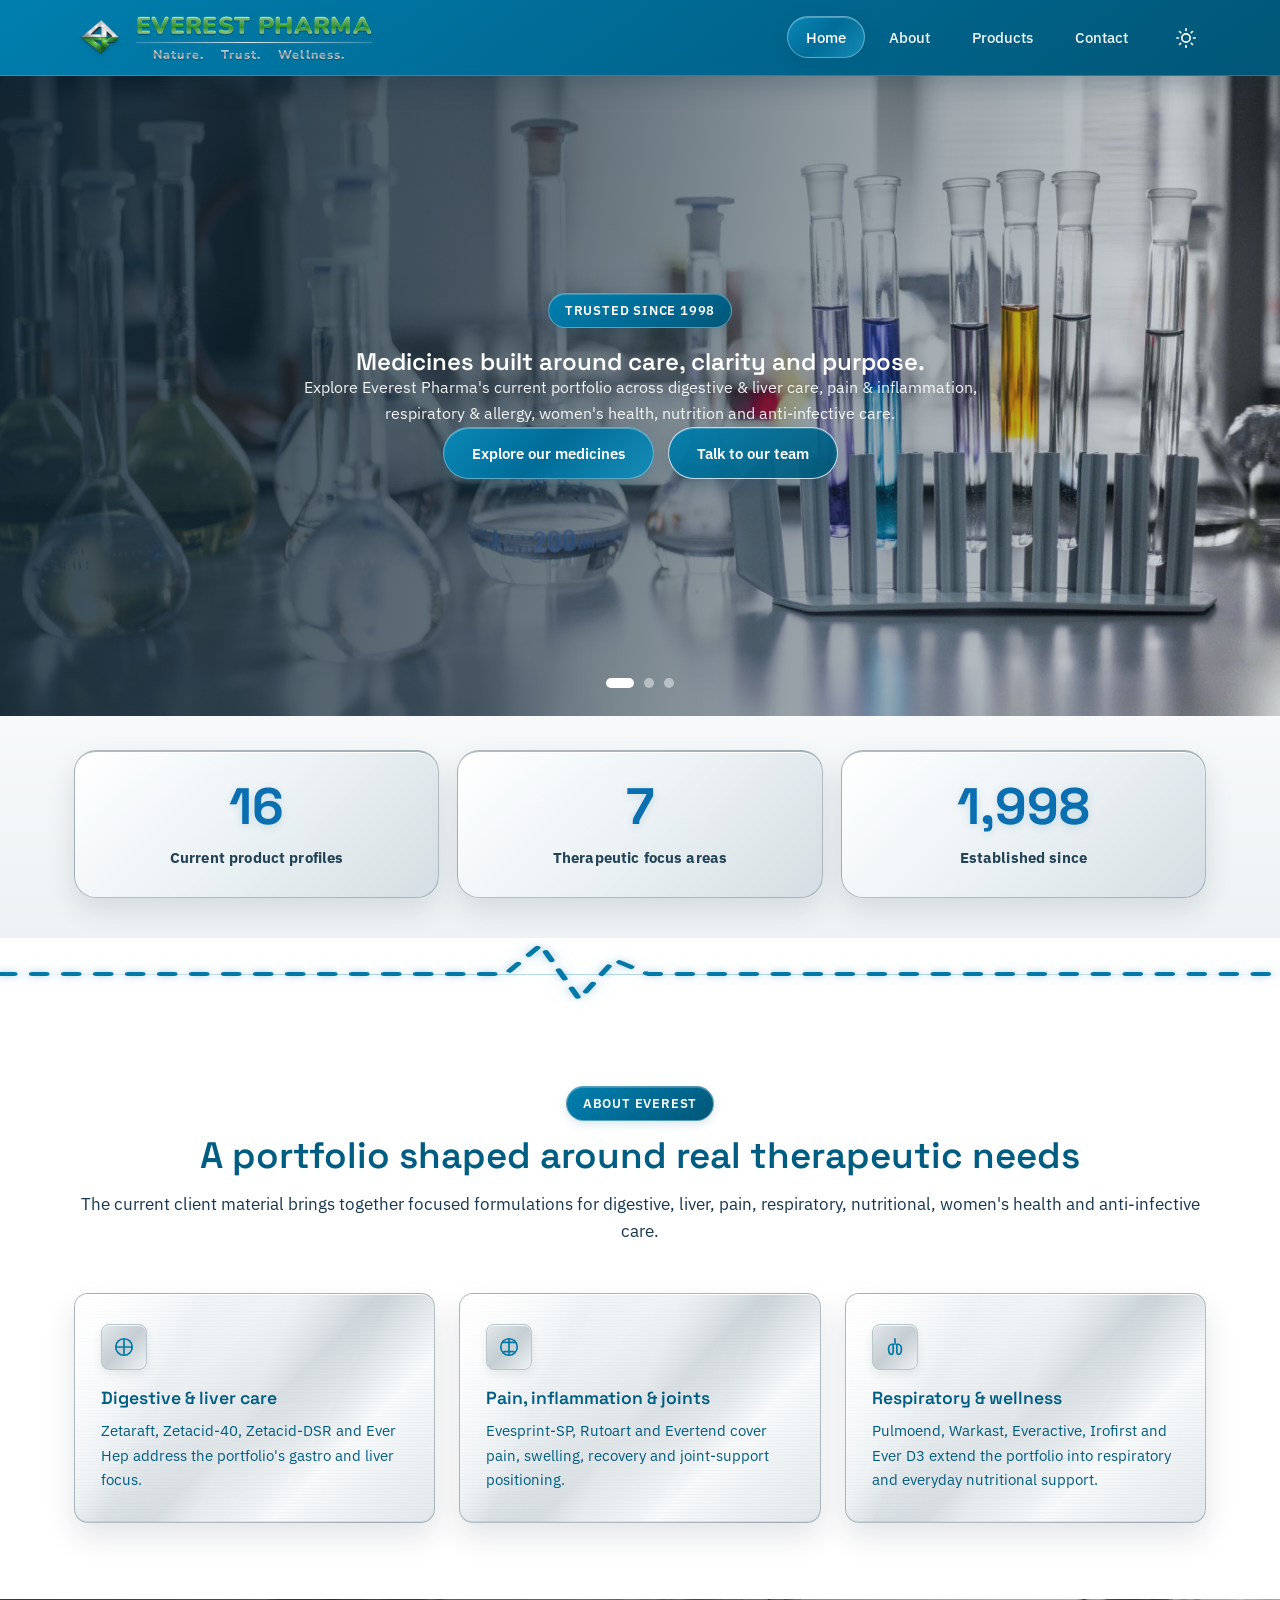
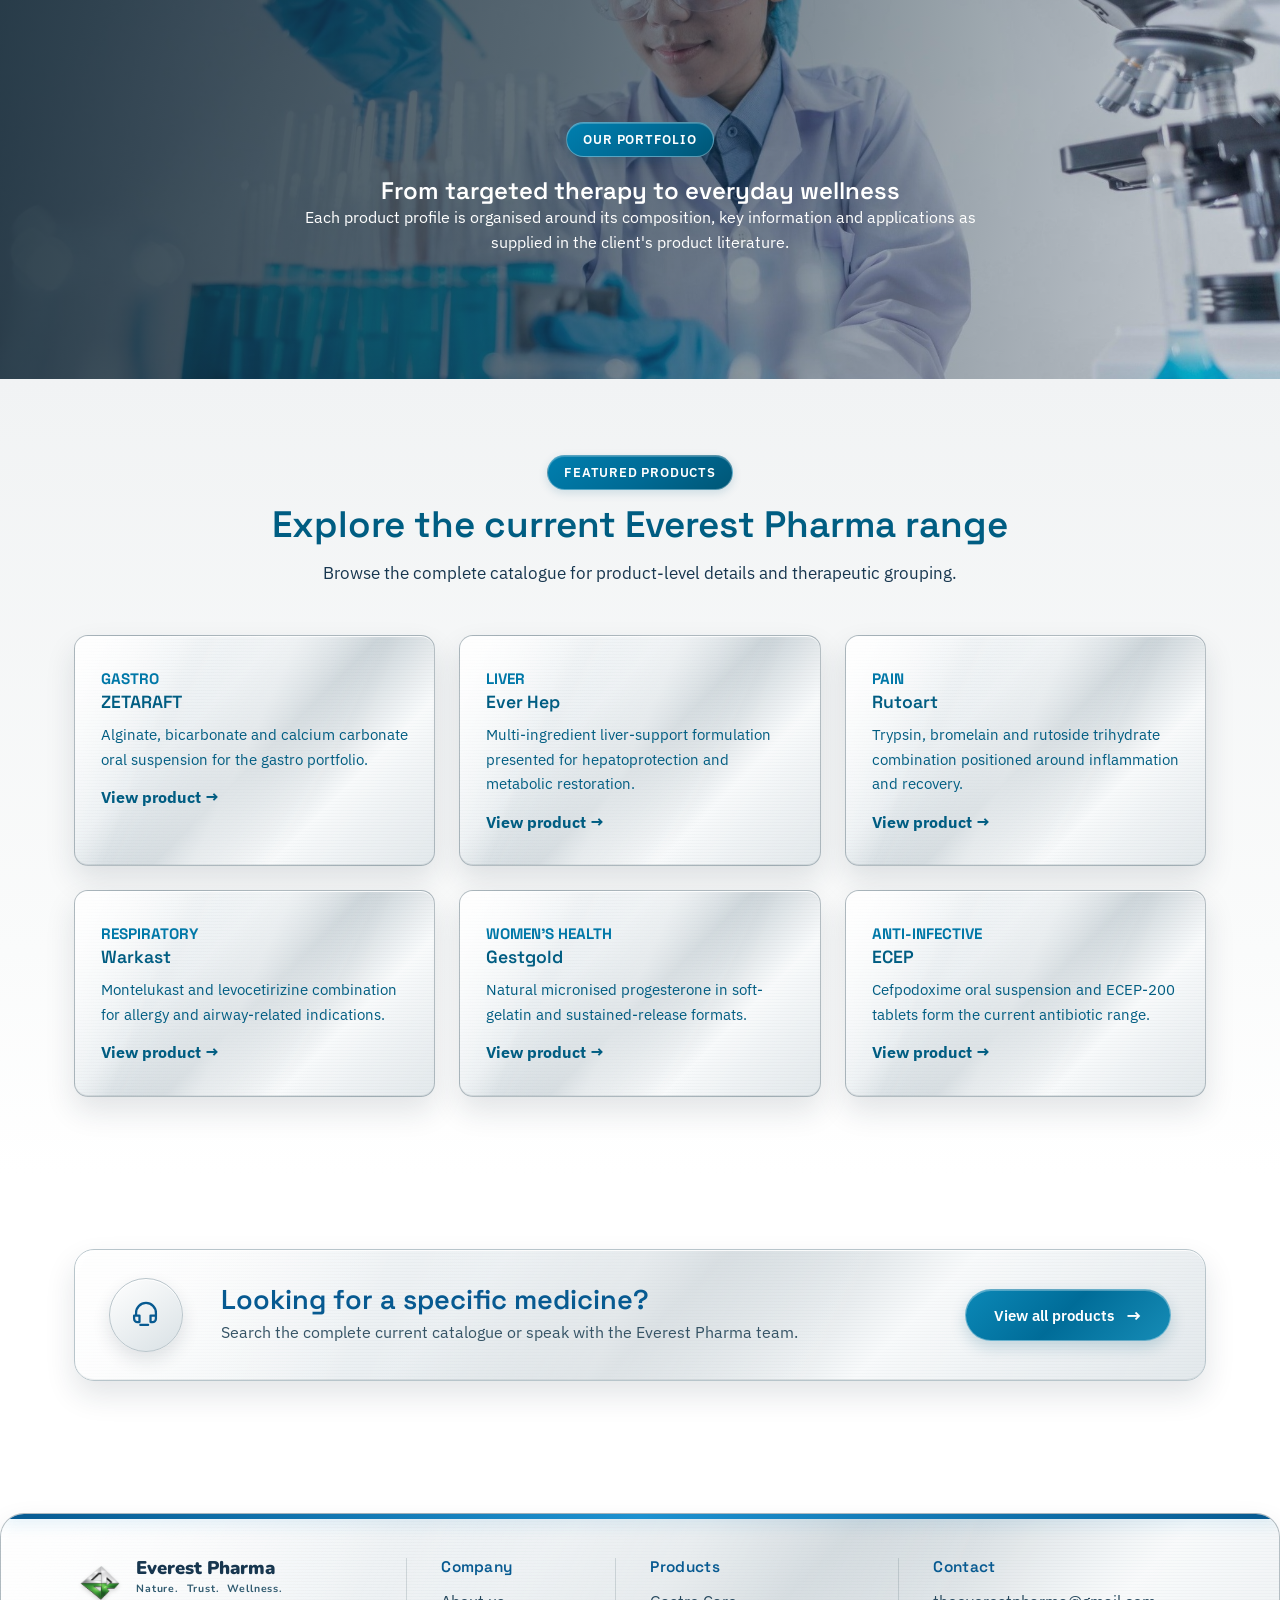
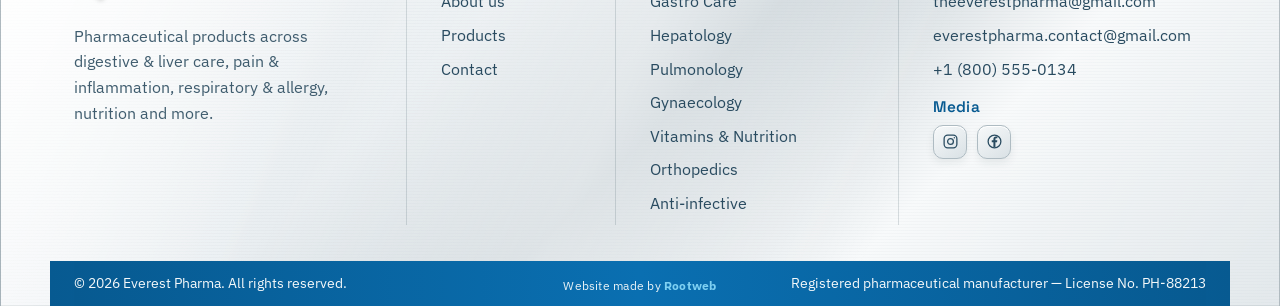
==== index.html @ 4df0824f "Update index.html" ====
<!DOCTYPE html>
<html lang="en">
<head>
<meta charset="UTF-8">
<meta name="viewport" content="width=device-width, initial-scale=1.0">
<title>Everest Pharma | Pharmaceutical Products & Healthcare Solutions</title>
<meta name="description" content="Explore Everest Pharma medicines and healthcare products across gastroenterology, hepatology, pulmonology, orthopedics, gynaecology, antibiotics and vitamins & wellness.">
<meta name="robots" content="index, follow, max-image-preview:large, max-snippet:-1, max-video-preview:-1">
<meta name="googlebot" content="index, follow">
<meta name="theme-color" content="#0b5fa5">
<meta name="application-name" content="Everest Pharma">
<meta name="referrer" content="strict-origin-when-cross-origin">
<link rel="canonical" href="https://everestpharma.net/">
<link rel="icon" type="image/x-icon" href="favicon.ico">
<link rel="icon" type="image/png" sizes="32x32" href="favicon-32x32.png">
<link rel="icon" type="image/png" sizes="16x16" href="favicon-16x16.png">
<link rel="apple-touch-icon" sizes="180x180" href="apple-touch-icon.png">
<link rel="manifest" href="site.webmanifest">
<meta property="og:locale" content="en_IN">
<meta property="og:site_name" content="Everest Pharma">
<meta property="og:title" content="Everest Pharma | Pharmaceutical Products & Healthcare Solutions">
<meta property="og:description" content="Discover Everest Pharma medicines and healthcare products across key therapeutic categories.">
<meta property="og:type" content="website">
<meta property="og:url" content="https://theeverestpharma.com/">
<meta property="og:image" content="https://www.theeverestpharma.com/images/image%205.jpg">
<meta property="og:image:alt" content="Everest Pharma logo">
<meta name="twitter:card" content="summary">
<meta name="twitter:title" content="Everest Pharma | Pharmaceutical Products & Healthcare Solutions">
<meta name="twitter:description" content="Discover Everest Pharma medicines and healthcare products across key therapeutic categories.">
<meta name="twitter:image" content="https://www.theeverestpharma.com/images/image%205.jpg">
<meta name="twitter:image:alt" content="Everest Pharma logo">

<link rel="preconnect" href="https://fonts.googleapis.com">
<link href="https://fonts.googleapis.com/css2?family=Nunito:wght@600;700;800&family=Sora:wght@600;700;800&family=Space+Grotesk:wght@500;600;700&family=IBM+Plex+Sans:wght@400;500;600&display=swap" rel="stylesheet">
<style id="critical-navbar">
.site-header{height:76px;position:sticky;top:0;z-index:1000}.nav{height:76px;min-height:76px;box-sizing:border-box;position:relative}.brand{white-space:nowrap}@media(max-width:680px){.site-header{height:72px}.nav{height:72px;min-height:72px;padding:8px 14px!important}.nav-center{position:absolute!important;top:100%!important;left:0!important;right:0!important;opacity:0;visibility:hidden;pointer-events:none;max-height:none!important;height:auto!important;padding:0!important;overflow:hidden}.nav-center.is-open{opacity:1;visibility:visible;pointer-events:auto;padding:10px 14px 14px!important}}</style>
<link rel="stylesheet" href="style.css">
<script type="application/ld+json">
{
  "@context": "https://schema.org",
  "@type": "Organization",
  "@id": "https://theeverestpharma.com/#organization",
  "name": "Everest Pharma",
  "url": "https://theeverestpharma.com/",
  "logo": "https://theeverestpharma.com/images/image 5.jpg",
  "email": "theeverestpharma@gmail.com",
  "sameAs": [
    "https://www.instagram.com/theeverestpharma/",
    "https://www.facebook.com/profile.php?id=61593332973833"
  ]
}
</script>
<script type="application/ld+json">
{
  "@context": "https://schema.org",
  "@type": "WebSite",
  "@id": "https://theeverestpharma.com/#website",
  "url": "https://theeverestpharma.com/",
  "name": "Everest Pharma",
  "publisher": {
    "@id": "https://theeverestpharma.com/#organization"
  },
  "inLanguage": "en-IN"
}
</script>
<script type="application/ld+json">
{
  "@context": "https://schema.org",
  "@type": "WebPage",
  "name": "Everest Pharma | Pharmaceutical Products & Healthcare Solutions",
  "url": "https://theeverestpharma.com/",
  "description": "Explore Everest Pharma medicines and healthcare products across gastroenterology, hepatology, pulmonology, orthopedics, gynaecology, antibiotics and vitamins & wellness.",
  "isPartOf": {
    "@id": "https://theeverestpharma.com/#website"
  },
  "about": {
    "@id": "https://theeverestpharma.com/#organization"
  }
}
</script>
</head>
<body>

<header class="site-header">
  <nav class="nav container">
    <a href="index.html" class="brand">
      <img src="logo.png" alt="Everest Pharma logo" class="brand-mark">
      <span class="brand-copy"><span class="brand-name">Everest Pharma</span><span class="brand-tagline">&nbsp;&nbsp;Nature.&nbsp;&nbsp;Trust.&nbsp;&nbsp;Wellness.</span></span>
    </a>
    <div class="nav-center">
      <ul class="nav-links" id="navLinks">
        <li><a href="index.html" class="active">Home</a></li>
        <li><a href="#about">About</a></li>
        <li><a href="products.html">Products</a></li>
        <li><a href="contact.html">Contact</a></li>
      </ul>
      <button class="theme-toggle" id="themeToggle" aria-label="Toggle dark mode" title="Switch theme">
        <svg class="theme-icon-sun" width="20" height="20" viewBox="0 0 24 24" fill="none"><circle cx="12" cy="12" r="5" stroke="currentColor" stroke-width="2"/><line x1="12" y1="1" x2="12" y2="3" stroke="currentColor" stroke-width="2" stroke-linecap="round"/><line x1="12" y1="21" x2="12" y2="23" stroke="currentColor" stroke-width="2" stroke-linecap="round"/><line x1="4.22" y1="4.22" x2="5.64" y2="5.64" stroke="currentColor" stroke-width="2" stroke-linecap="round"/><line x1="18.36" y1="18.36" x2="19.78" y2="19.78" stroke="currentColor" stroke-width="2" stroke-linecap="round"/><line x1="1" y1="12" x2="3" y2="12" stroke="currentColor" stroke-width="2" stroke-linecap="round"/><line x1="21" y1="12" x2="23" y2="12" stroke="currentColor" stroke-width="2" stroke-linecap="round"/><line x1="4.22" y1="19.78" x2="5.64" y2="18.36" stroke="currentColor" stroke-width="2" stroke-linecap="round"/><line x1="18.36" y1="5.64" x2="19.78" y2="4.22" stroke="currentColor" stroke-width="2" stroke-linecap="round"/></svg>
        <svg class="theme-icon-moon" width="20" height="20" viewBox="0 0 24 24" fill="none" style="display:none;"><path d="M21 12.79A9 9 0 1 1 11.21 3 7 7 0 0 0 21 12.79z" stroke="currentColor" stroke-width="2" stroke-linecap="round" stroke-linejoin="round"/></svg>
      </button>
    </div>
    <button class="nav-toggle" id="navToggle" aria-label="Toggle navigation" aria-expanded="false"><span></span></button>
  </nav>
</header>

<main>
  <section class="hero-slider" id="heroSlider">
    <div class="hero-slide active" style="background-image:url('images/image 1.jpg')"></div>
    <div class="hero-slide" style="background-image:url('images/image 2.jpg')"></div>
    <div class="hero-slide" style="background-image:url('images/image 3.jpg')"></div>
    <div class="hero-overlay"></div>
    <div class="container hero-slider-content">
      <span class="eyebrow">Trusted since 1998</span>
      <h1>Medicines built around care, clarity and purpose.</h1>
      <p class="lede">Explore Everest Pharma's current portfolio across digestive &amp; liver care, pain &amp; inflammation, respiratory &amp; allergy, women's health, nutrition and anti-infective care.</p>
      <div class="hero-actions">
        <a href="products.html" class="btn btn-primary btn-pulse">Explore our medicines</a>
        <a href="contact.html" class="btn btn-outline">Talk to our team</a>
      </div>
    </div>
    <div class="hero-slider-dots" role="tablist" aria-label="Featured images">
      <button class="hero-dot active" data-slide="0" aria-label="Show slide 1"></button>
      <button class="hero-dot" data-slide="1" aria-label="Show slide 2"></button>
      <button class="hero-dot" data-slide="2" aria-label="Show slide 3"></button>
    </div>
  </section>

  <section class="stats-bar">
    <div class="container hero-stats">
      <div class="stat-card">
        <span class="stat-icon" aria-hidden="true"><svg viewBox="0 0 24 24" fill="none"><path d="M7 7.5 12 4l5 3.5v6L12 17l-5-3.5v-6Z" stroke="currentColor" stroke-width="1.7"/><path d="m7 7.5 5 3.2 5-3.2M12 10.7V17" stroke="currentColor" stroke-width="1.7" stroke-linejoin="round"/></svg></span>
        <span class="stat-number" data-target="16">0</span><span class="stat-label">Current product profiles</span>
      </div>
      <div class="stat-card">
        <span class="stat-icon" aria-hidden="true"><svg viewBox="0 0 24 24" fill="none"><path d="M9 3h6M10 3v5l-4.5 8.2A2.5 2.5 0 0 0 7.7 20h8.6a2.5 2.5 0 0 0 2.2-3.8L14 8V3" stroke="currentColor" stroke-width="1.7" stroke-linecap="round" stroke-linejoin="round"/><path d="M8.1 14h7.8" stroke="currentColor" stroke-width="1.7"/></svg></span>
        <span class="stat-number" data-target="7">0</span><span class="stat-label">Therapeutic focus areas</span>
      </div>
      <div class="stat-card">
        <span class="stat-icon" aria-hidden="true"><svg viewBox="0 0 24 24" fill="none"><circle cx="12" cy="12" r="8.5" stroke="currentColor" stroke-width="1.7"/><path d="M12 7v5l3.2 2" stroke="currentColor" stroke-width="1.7" stroke-linecap="round"/></svg></span>
        <span class="stat-number" data-target="1998">0</span><span class="stat-label">Established since</span>
      </div>
    </div>
  </section>

  <div class="pulse-divider" aria-hidden="true"><svg viewBox="0 0 800 72" preserveAspectRatio="none"><path class="pulse-line-path" d="M0 36 H285 L316 36 L338 7 L362 61 L384 22 L405 36 H800"/></svg></div>

  <section class="section" id="about">
    <div class="container">
      <div class="section-head reveal">
        <span class="eyebrow">About Everest</span>
        <h2>A portfolio shaped around real therapeutic needs</h2>
        <p>The current client material brings together focused formulations for digestive, liver, pain, respiratory, nutritional, women's health and anti-infective care.</p>
      </div>

      <div class="card-grid">
        <div class="pillar-card reveal">
          <div class="pillar-icon"><svg width="22" height="22" viewBox="0 0 24 24" fill="none"><path d="M4 12h16M12 4v16" stroke="currentColor" stroke-width="1.8" stroke-linecap="round"/><circle cx="12" cy="12" r="9" stroke="currentColor" stroke-width="1.8"/></svg></div>
          <h3>Digestive &amp; liver care</h3>
          <p>Zetaraft, Zetacid-40, Zetacid-DSR and Ever Hep address the portfolio's gastro and liver focus.</p>
        </div>
        <div class="pillar-card reveal" style="--d:.1s">
          <div class="pillar-icon"><svg width="22" height="22" viewBox="0 0 24 24" fill="none"><path d="M12 3v18M5 7h14M6.5 17h11" stroke="currentColor" stroke-width="1.8" stroke-linecap="round"/><circle cx="12" cy="12" r="9" stroke="currentColor" stroke-width="1.8"/></svg></div>
          <h3>Pain, inflammation &amp; joints</h3>
          <p>Evesprint-SP, Rutoart and Evertend cover pain, swelling, recovery and joint-support positioning.</p>
        </div>
        <div class="pillar-card reveal" style="--d:.2s">
          <div class="pillar-icon"><svg width="22" height="22" viewBox="0 0 24 24" fill="none"><path d="M12 3v6M9 9c-2.2 0-4 2.2-4 5.2 0 2.8 1 5.8 3 5.8 1.5 0 2-1 2-2.8V9zM15 9c2.2 0 4 2.2 4 5.2 0 2.8-1 5.8-3 5.8-1.5 0-2-1-2-2.8V9z" stroke="currentColor" stroke-width="1.8" stroke-linecap="round" stroke-linejoin="round"/></svg></div>
          <h3>Respiratory &amp; wellness</h3>
          <p>Pulmoend, Warkast, Everactive, Irofirst and Ever D3 extend the portfolio into respiratory and everyday nutritional support.</p>
        </div>
      </div>
    </div>
  </section>

  <section class="image-banner" style="background-image:url('images/image 4.jpg')">
    <div class="container image-banner-content reveal">
      <span class="eyebrow">Our portfolio</span>
      <h2>From targeted therapy to everyday wellness</h2>
      <p>Each product profile is organised around its composition, key information and applications as supplied in the client's product literature.</p>
    </div>
  </section>

  <section class="section section-soft">
    <div class="container">
      <div class="section-head reveal">
        <span class="eyebrow">Featured products</span>
        <h2>Explore the current Everest Pharma range</h2>
        <p>Browse the complete catalogue for product-level details and therapeutic grouping.</p>
      </div>
      <div class="card-grid">
        <div class="pillar-card reveal"><span class="timeline-year">GASTRO</span><h3>ZETARAFT</h3><p>Alginate, bicarbonate and calcium carbonate oral suspension for the gastro portfolio.</p><a class="text-link" href="products.html">View product →</a></div>
        <div class="pillar-card reveal" style="--d:.1s"><span class="timeline-year">LIVER</span><h3>Ever Hep</h3><p>Multi-ingredient liver-support formulation presented for hepatoprotection and metabolic restoration.</p><a class="text-link" href="products.html">View product →</a></div>
        <div class="pillar-card reveal" style="--d:.2s"><span class="timeline-year">PAIN</span><h3>Rutoart</h3><p>Trypsin, bromelain and rutoside trihydrate combination positioned around inflammation and recovery.</p><a class="text-link" href="products.html">View product →</a></div>
        <div class="pillar-card reveal"><span class="timeline-year">RESPIRATORY</span><h3>Warkast</h3><p>Montelukast and levocetirizine combination for allergy and airway-related indications.</p><a class="text-link" href="products.html">View product →</a></div>
        <div class="pillar-card reveal" style="--d:.1s"><span class="timeline-year">WOMEN'S HEALTH</span><h3>Gestgold</h3><p>Natural micronised progesterone in soft-gelatin and sustained-release formats.</p><a class="text-link" href="products.html">View product →</a></div>
        <div class="pillar-card reveal" style="--d:.2s"><span class="timeline-year">ANTI-INFECTIVE</span><h3>ECEP</h3><p>Cefpodoxime oral suspension and ECEP-200 tablets form the current antibiotic range.</p><a class="text-link" href="products.html">View product →</a></div>
      </div>
    </div>
  </section>

  <section class="section">
    <div class="container">
      <div class="cta-band reveal">
        <div class="cta-icon" aria-hidden="true"><svg viewBox="0 0 24 24" fill="none"><path d="M5 10.5a7 7 0 0 1 14 0v4.1a2.4 2.4 0 0 1-2.4 2.4h-1.4v-4.6h3.8M5 10.5v2h-1.4v2.1A2.4 2.4 0 0 0 6 17h1.4v-4.6H5" stroke="currentColor" stroke-width="1.6" stroke-linecap="round" stroke-linejoin="round"/><path d="M8 19h5.5" stroke="currentColor" stroke-width="1.6" stroke-linecap="round"/></svg></div>
        <div class="cta-copy"><h2>Looking for a specific medicine?</h2><p>Search the complete current catalogue or speak with the Everest Pharma team.</p></div>
        <a href="products.html" class="btn btn-primary">View all products <span aria-hidden="true">→</span></a>
      </div>
    </div>
  </section>
</main>

<footer class="site-footer">
  <div class="container">
    <div class="footer-grid">
      <div class="footer-column footer-about">
        <div class="footer-brand"><img src="logo.png" alt="Everest Pharma logo" class="brand-mark"><span class="footer-brand-copy"><span class="footer-brand-name">Everest Pharma</span><span class="footer-brand-tagline">Nature.&nbsp;&nbsp;Trust.&nbsp;&nbsp;Wellness.</span></span></div>
        <p>Pharmaceutical products across digestive &amp; liver care, pain &amp; inflammation, respiratory &amp; allergy, nutrition and more.</p>
      </div>
      <div class="footer-column"><h4>Company</h4><ul><li><a href="index.html#about">About us</a></li><li><a href="products.html">Products</a></li><li><a href="contact.html">Contact</a></li></ul></div>
      <div class="footer-column"><h4>Products</h4><ul><li><a href="products.html">Gastro Care</a></li><li><a href="products.html">Hepatology</a></li><li><a href="products.html">Pulmonology</a></li><li><a href="products.html">Gynaecology</a></li><li><a href="products.html">Vitamins &amp; Nutrition</a></li><li><a href="products.html">Orthopedics</a></li><li><a href="products.html">Anti-infective</a></li></ul></div>
      <div class="footer-column footer-contact"><h4>Contact</h4><ul><li><a href="mailto:theeverestpharma@gmail.com">theeverestpharma@gmail.com</a></li><li><a href="mailto:everestpharma.contact@gmail.com">everestpharma.contact@gmail.com</a></li><li><a href="tel:+18005550134">+1 (800) 555-0134</a></li></ul><h4 class="media-heading">Media</h4><div class="contact-socials" aria-label="Everest Pharma social media"><a href="https://www.instagram.com/theeverestpharma/" target="_blank" rel="noopener noreferrer" aria-label="Instagram" title="Instagram"><svg viewBox="0 0 24 24" fill="none"><rect x="3" y="3" width="18" height="18" rx="5" stroke="currentColor" stroke-width="1.8"/><circle cx="12" cy="12" r="4.1" stroke="currentColor" stroke-width="1.8"/><circle cx="17.4" cy="6.7" r="1" fill="currentColor"/></svg></a><a href="https://www.facebook.com/profile.php?id=61593332973833" target="_blank" rel="noopener noreferrer" aria-label="Facebook" title="Facebook"><svg viewBox="0 0 24 24" fill="none"><circle cx="12" cy="12" r="9" stroke="currentColor" stroke-width="1.8"/><path d="M13.3 20v-7h2.3l.35-2.6H13.3V8.75c0-.75.21-1.25 1.3-1.25h1.45V5.17c-.25-.03-1.1-.1-2.1-.1-2.08 0-3.5 1.27-3.5 3.61v1.72H8.1V13h2.35v7" fill="currentColor"/></svg></a></div></div>
    </div>
    <div class="footer-bottom"><span>&copy; 2026 Everest Pharma. All rights reserved.</span><span>Registered pharmaceutical manufacturer — License No. PH-88213</span><div class="footer-credit">Website made by <a href="https://rootwebstudio.in/" target="_blank" rel="noopener noreferrer">Rootweb</a></div></div>
  </div>
</footer>

<script src="script.js"></script>
<button class="scroll-top" id="scrollTop" type="button" aria-label="Scroll to top" title="Back to top"><svg width="20" height="20" viewBox="0 0 24 24" fill="none" aria-hidden="true"><path d="M6 14l6-6 6 6" stroke="currentColor" stroke-width="2.2" stroke-linecap="round" stroke-linejoin="round"/></svg></button>
</body>
</html>
---- style.css ----
/* =========================================================
   Everest Pharma — Design Tokens (Light & Dark Theme)
   ========================================================= */
:root {
  /* LIGHT THEME (DEFAULT) */
  --color-bg: #ffffff;
  --color-bg-soft: #EEF1F2;
  --color-bg-soft-2: #D8DEE1;
  --color-primary: #5B8064;
  --color-primary-dark: #456A50;
  --color-primary-darker: #17364F;
  --color-accent: #8DAA97;
  --color-text: #003B6F;
  --color-text-muted: #55738D;
  --color-border: #CBD2D6;
  --color-white: #ffffff;
  --color-shadow-overlay: rgba(26, 45, 58, 0.12);

  /* Type */
  --font-display: "Space Grotesk", "Segoe UI", sans-serif;
  --font-body: "IBM Plex Sans", "Segoe UI", sans-serif;

  /* Layout */
  --max-width: 1180px;
  --radius-pill: 999px;
  --radius-md: 14px;
  --radius-sm: 8px;
  --shadow-soft: 0 8px 30px var(--color-shadow-overlay);
  --shadow-card: 0 4px 18px var(--color-shadow-overlay);
}

/* DARK THEME */
@media (prefers-color-scheme: dark) {
  :root {
    --color-bg: #151A1E;
    --color-bg-soft: #20272C;
    --color-bg-soft-2: #2B3338;
    --color-primary: #789D82;
    --color-primary-dark: #5E8068;
    --color-primary-darker: #B7C1C7;
    --color-accent: #A9B8AE;
    --color-text: #E5EBEE;
    --color-text-muted: #AEBBC2;
    --color-border: #3A454C;
    --color-white: #ffffff;
    --color-shadow-overlay: rgba(0, 0, 0, 0.4);
  }
}

/* Manual dark mode toggle (when user clicks button) */
body.dark-mode {
  --color-bg: #151A1E;
  --color-bg-soft: #20272C;
  --color-bg-soft-2: #2B3338;
  --color-primary: #789D82;
  --color-primary-dark: #5E8068;
  --color-primary-darker: #B7C1C7;
  --color-accent: #A9B8AE;
  --color-text: #E5EBEE;
  --color-text-muted: #AEBBC2;
  --color-border: #3A454C;
  --color-white: #ffffff;
  --color-shadow-overlay: rgba(0, 0, 0, 0.4);
}

body.light-mode {
  --color-bg: #ffffff;
  --color-bg-soft: #EEF1F2;
  --color-bg-soft-2: #D8DEE1;
  --color-primary: #5B8064;
  --color-primary-dark: #456A50;
  --color-primary-darker: #17364F;
  --color-accent: #8DAA97;
  --color-text: #003B6F;
  --color-text-muted: #55738D;
  --color-border: #CBD2D6;
  --color-white: #ffffff;
  --color-shadow-overlay: rgba(26, 45, 58, 0.12);
}

/* =========================================================
   Reset
   ========================================================= */
* { margin: 0; padding: 0; box-sizing: border-box; }

html { scroll-behavior: smooth; }

body {
  font-family: var(--font-body);
  color: var(--color-text);
  background: var(--color-bg);
  line-height: 1.6;
  -webkit-font-smoothing: antialiased;
}

img { max-width: 100%; display: block; }

a { color: inherit; text-decoration: none; }

ul { list-style: none; }

h1, h2, h3, h4 {
  font-family: var(--font-display);
  color: var(--color-text);
  line-height: 1.15;
  font-weight: 600;
}

button { font-family: inherit; cursor: pointer; }

.container {
  max-width: var(--max-width);
  margin: 0 auto;
  padding: 0 24px;
}

/* Respect reduced motion */
@media (prefers-reduced-motion: reduce) {
  *, *::before, *::after {
    animation-duration: 0.001ms !important;
    animation-iteration-count: 1 !important;
    transition-duration: 0.001ms !important;
    scroll-behavior: auto !important;
  }
}

/* =========================================================
   Motion & Reveal Utilities
   ========================================================= */

/* Scroll-reveal: elements fade + rise into place as they enter view */
.reveal {
  opacity: 0;
  transform: translateY(22px);
  transition: opacity 0.65s cubic-bezier(0.2, 0.7, 0.2, 1), transform 0.65s cubic-bezier(0.2, 0.7, 0.2, 1);
}
.reveal.is-visible {
  opacity: 1;
  transform: translateY(0);
}
/* Staggered children get a small incremental delay set via inline style (--d) */
.reveal { transition-delay: var(--d, 0s); }

/* Floating decorative capsules (hero / CTA backdrops) */
.floating-caps {
  position: absolute;
  inset: 0;
  pointer-events: none;
  overflow: hidden;
  z-index: 0;
}

.cap {
  position: absolute;
  border-radius: var(--radius-pill);
  opacity: 0.5;
  animation: drift 9s ease-in-out infinite;
}

@keyframes drift {
  0%   { transform: translate(0, 0) rotate(var(--r, 20deg)); }
  50%  { transform: translate(var(--dx, 14px), var(--dy, -18px)) rotate(calc(var(--r, 20deg) * -1)); }
  100% { transform: translate(0, 0) rotate(var(--r, 20deg)); }
}

/* Gentle vertical bob, used for standalone illustration elements */
@keyframes bob {
  0%, 100% { transform: translateY(0); }
  50% { transform: translateY(-10px); }
}
.hero-bottle-bob {
  animation: bob 6s ease-in-out infinite;
  transform-origin: center;
}

@keyframes blob-pulse {
  0%, 100% { transform: scale(1); }
  50% { transform: scale(1.035); }
}
.hero-blob-pulse {
  animation: blob-pulse 5s ease-in-out infinite;
  transform-origin: center;
  transform-box: fill-box;
}

/* About-section lab illustration — sits in its own card so it reads
   as a clear, distinct picture rather than blending into the page */
.lab-wrap {
  max-width: 360px;
  margin: 0 auto;
  padding: 28px;
  background: var(--color-bg);
  border: 1px solid var(--color-border);
  border-radius: var(--radius-md);
  box-shadow: var(--shadow-card);
}
.lab-wrap svg { width: 100%; height: auto; }

.lab-bubble {
  animation: bubble-rise 2.6s ease-in infinite;
  transform-box: fill-box;
  transform-origin: center;
}
.lab-bubble.b2 { animation-delay: -0.8s; }
.lab-bubble.b3 { animation-delay: -1.6s; }

@keyframes bubble-rise {
  0%   { transform: translateY(0); opacity: 0.9; }
  80%  { opacity: 0.5; }
  100% { transform: translateY(-70px); opacity: 0; }
}

/* EKG pulse divider — a thin animated heartbeat line marking a section seam */
.pulse-divider {
  width: 100%;
  line-height: 0;
  overflow: hidden;
  background: var(--color-bg);
}
.pulse-divider svg { width: 100%; height: 44px; display: block; }

/* Pulsing ring — draws attention to the primary hero action, like a heartbeat blip */
@keyframes pulse-ring {
  0%   { box-shadow: 0 0 0 0 rgba(91, 128, 100, 0.45); }
  70%  { box-shadow: 0 0 0 14px rgba(91, 128, 100, 0); }
  100% { box-shadow: 0 0 0 0 rgba(91, 128, 100, 0); }
}
.btn-pulse { animation: pulse-ring 2.6s cubic-bezier(0.4, 0, 0.6, 1) infinite; }

/* EKG / heartbeat pulse line — signature divider */
.pulse-line-path {
  fill: none;
  stroke: var(--color-primary);
  stroke-width: 3.5;
  stroke-linecap: round;
  stroke-linejoin: round;
  stroke-dasharray: 9 11;
  animation: pulse-travel 3.2s linear infinite;
}
@keyframes pulse-travel {
  to { stroke-dashoffset: -200; }
}

/* Animated number count-up target */
.stat-number.is-counting { animation: pop-in 0.4s ease-out; }
@keyframes pop-in {
  0% { transform: scale(0.85); }
  60% { transform: scale(1.05); }
  100% { transform: scale(1); }
}

/* =========================================================
   Header / Nav
   ========================================================= */
.site-header {
  position: sticky;
  top: 0;
  z-index: 100;
  background: rgba(255, 255, 255, 0.92);
  backdrop-filter: blur(10px);
  border-bottom: 1px solid var(--color-border);
  box-shadow: 0 0 0 rgba(6, 58, 107, 0);
  transition: box-shadow 0.3s ease, padding 0.3s ease;
}

.site-header.is-scrolled {
  box-shadow: 0 6px 24px rgba(6, 58, 107, 0.08);
}
.site-header.is-scrolled .nav { padding-top: 10px; padding-bottom: 10px; }

.nav {
  display: flex;
  align-items: center;
  justify-content: space-between;
  padding: 16px 24px;
}

.brand {
  display: flex;
  align-items: center;
  gap: 10px;
  font-family: var(--font-display);
  font-weight: 700;
  font-size: 1.6rem;
  color: var(--color-primary-dark);
}

.brand-mark {
  width: 48px;
  height: 48px;
  flex-shrink: 0;
  object-fit: contain;
}

.nav-links {
  display: flex;
  align-items: center;
  gap: 6px;
}

.nav-links a {
  padding: 10px 18px;
  border-radius: var(--radius-pill);
  font-weight: 500;
  font-size: 0.96rem;
  color: var(--color-text);
  transition: background 0.2s ease, color 0.2s ease;
}

.nav-links a:hover,
.nav-links a:focus-visible {
  background: var(--color-bg-soft);
  color: var(--color-primary-dark);
}

.nav-links a.active {
  background: var(--color-primary);
  color: var(--color-white);
}

.nav-toggle {
  display: none;
  background: none;
  border: none;
  width: 40px;
  height: 40px;
  position: relative;
}

.nav-toggle span,
.nav-toggle span::before,
.nav-toggle span::after {
  content: "";
  position: absolute;
  left: 8px;
  right: 8px;
  height: 2px;
  background: var(--color-primary-dark);
  transition: transform 0.25s ease, opacity 0.25s ease;
}
.nav-toggle span { top: 19px; }
.nav-toggle span::before { top: -8px; }
.nav-toggle span::after { top: 8px; }

.nav-toggle.is-open span { background: transparent; }
.nav-toggle.is-open span::before { transform: translateY(8px) rotate(45deg); }
.nav-toggle.is-open span::after { transform: translateY(-8px) rotate(-45deg); }

/* Theme toggle button */
.theme-toggle {
  display: flex;
  align-items: center;
  justify-content: center;
  width: 40px;
  height: 40px;
  border: none;
  background: none;
  color: var(--color-primary-dark);
  cursor: pointer;
  padding: 0;
  margin-left: 12px;
  transition: color 0.3s ease;
  border-radius: var(--radius-sm);
}

.theme-toggle:hover {
  background: var(--color-bg-soft);
  color: var(--color-primary);
}

.theme-toggle svg {
  width: 20px;
  height: 20px;
  stroke: currentColor;
  transition: transform 0.4s ease;
}

.theme-toggle:active svg {
  transform: rotate(20deg);
}

body.dark-mode .theme-icon-sun {
  display: none;
}

body.dark-mode .theme-icon-moon {
  display: block !important;
}

body.light-mode .theme-icon-sun {
  display: block;
}

body.light-mode .theme-icon-moon {
  display: none;
}

:focus-visible {
  outline: 2px solid var(--color-accent);
  outline-offset: 2px;
}

/* =========================================================
   Buttons
   ========================================================= */
.btn {
  display: inline-flex;
  align-items: center;
  justify-content: center;
  gap: 8px;
  padding: 13px 28px;
  border-radius: var(--radius-pill);
  font-weight: 600;
  font-size: 0.96rem;
  border: 1.5px solid transparent;
  transition: transform 0.18s ease, box-shadow 0.18s ease, background 0.18s ease;
}

.btn-primary {
  background: var(--color-primary);
  color: var(--color-white);
  box-shadow: var(--shadow-soft);
}
.btn-primary:hover { background: var(--color-primary-dark); transform: translateY(-1px); }

.btn-outline {
  background: transparent;
  border-color: var(--color-primary);
  color: var(--color-primary);
}
.btn-outline:hover { background: var(--color-bg-soft); transform: translateY(-1px); }

/* =========================================================
   Photo hero slider — modern full-bleed image slideshow
   ========================================================= */
.hero-slider {
  position: relative;
  min-height: 640px;
  display: flex;
  align-items: center;
  overflow: hidden;
  background: var(--color-primary-darker);
}

.hero-slide {
  position: absolute;
  inset: 0;
  background-size: cover;
  background-position: center;
  opacity: 0;
  transition: opacity 1.3s ease;
  z-index: 0;
}
.hero-slide.active {
  opacity: 1;
  z-index: 1;
  animation: kenburns 9s ease-in-out infinite alternate;
}
@keyframes kenburns {
  from { transform: scale(1); }
  to { transform: scale(1.08); }
}

.hero-overlay {
  position: absolute;
  inset: 0;
  z-index: 2;
  background: linear-gradient(100deg, rgba(17,39,53,0.88) 0%, rgba(17,39,53,0.70) 34%, rgba(17,39,53,0.38) 62%, rgba(17,39,53,0.10) 100%);
}

.hero-slider-content {
  position: relative;
  z-index: 3;
  max-width: 640px;
  padding: 90px 24px 110px;
  color: #ffffff;
}

.hero-slider-content h1 { color: #ffffff; }
.hero-slider-content .eyebrow {
  background: rgba(255,255,255,0.16);
  color: #ffffff;
  border: 1px solid rgba(255,255,255,0.3);
}
.hero-slider-content .lede { color: rgba(255,255,255,0.88); }
.hero-slider-content .btn-outline {
  border-color: rgba(255,255,255,0.65);
  color: #ffffff;
}
.hero-slider-content .btn-outline:hover { background: rgba(255,255,255,0.14); }

.hero-slider-dots {
  position: absolute;
  z-index: 3;
  bottom: 28px;
  left: 50%;
  transform: translateX(-50%);
  display: flex;
  gap: 10px;
}
.hero-dot {
  width: 10px;
  height: 10px;
  border-radius: var(--radius-pill);
  background: rgba(255,255,255,0.45);
  border: none;
  padding: 0;
  cursor: pointer;
  transition: width 0.3s ease, background 0.3s ease;
}
.hero-dot.active { width: 28px; background: #ffffff; }

/* Stats bar — sits below the photo slider on a clean background */
.stats-bar {
  padding: 40px 0;
  border-bottom: 1px solid var(--color-border);
}
.stats-bar .hero-stats { justify-content: space-between; margin-top: 0; }

/* Full-bleed photo banner used between sections (About/quality, page heroes) */
.image-banner {
  position: relative;
  min-height: 380px;
  display: flex;
  align-items: center;
  background-size: cover;
  background-position: center;
  overflow: hidden;
}
.image-banner::before {
  content: "";
  position: absolute;
  inset: 0;
  z-index: 1;
  background: linear-gradient(100deg, rgba(17,39,53,0.86) 0%, rgba(17,39,53,0.58) 45%, rgba(17,39,53,0.26) 75%, rgba(17,39,53,0.08) 100%);
}
.image-banner-content {
  position: relative;
  z-index: 2;
  color: #ffffff;
  max-width: 640px;
}
.image-banner-content h1,
.image-banner-content h2 { color: #ffffff; }
.image-banner-content .eyebrow {
  background: rgba(255,255,255,0.16);
  color: #ffffff;
  border: 1px solid rgba(255,255,255,0.3);
}
.image-banner-content .lede { color: rgba(255,255,255,0.9); }
.image-banner-content p:not(.lede):not(.eyebrow) { color: rgba(255,255,255,0.88); }

/* =========================================================
   Hero (home page) — signature molecule motif
   ========================================================= */
.hero {
  position: relative;
  overflow: hidden;
  background: linear-gradient(180deg, var(--color-bg-soft) 0%, var(--color-bg) 70%);
  padding: 88px 0 64px;
}

.hero-grid {
  position: relative;
  z-index: 1;
  display: grid;
  grid-template-columns: 1.1fr 0.9fr;
  gap: 40px;
  align-items: center;
}

.eyebrow {
  display: inline-flex;
  align-items: center;
  gap: 8px;
  font-size: 0.82rem;
  font-weight: 600;
  letter-spacing: 0.06em;
  text-transform: uppercase;
  color: var(--color-primary);
  background: var(--color-bg-soft-2);
  padding: 6px 16px;
  border-radius: var(--radius-pill);
  margin-bottom: 20px;
}

.hero h1 {
  font-size: clamp(2.2rem, 4vw, 3.4rem);
  margin-bottom: 20px;
}

.hero p.lede {
  font-size: 1.12rem;
  color: var(--color-text);
  max-width: 46ch;
  margin-bottom: 32px;
}

.hero-actions {
  display: flex;
  gap: 14px;
  flex-wrap: wrap;
}

.hero-stats {
  display: flex;
  gap: 32px;
  margin-top: 48px;
  flex-wrap: wrap;
}

.hero-stats .stat-number {
  font-family: var(--font-display);
  font-size: 1.9rem;
  font-weight: 700;
  color: var(--color-primary-dark);
  display: block;
}

.hero-stats .stat-label {
  font-size: 0.85rem;
  color: var(--color-text);
}

/* Molecule illustration */
.molecule-wrap {
  position: relative;
  aspect-ratio: 1 / 1;
  max-width: 460px;
  margin: 0 auto;
}

.molecule-wrap svg { width: 100%; height: 100%; }

.molecule-node {
  animation: float 5s ease-in-out infinite;
  transform-origin: center;
}
.molecule-node.n2 { animation-delay: -1.2s; }
.molecule-node.n3 { animation-delay: -2.4s; }
.molecule-node.n4 { animation-delay: -3.6s; }
.molecule-node.n5 { animation-delay: -0.6s; }

@keyframes float {
  0%, 100% { transform: translateY(0); }
  50% { transform: translateY(-9px); }
}

.molecule-bond {
  stroke: var(--color-border);
  stroke-width: 2;
}

/* =========================================================
   Section basics
   ========================================================= */
.section {
  padding: 76px 0;
}

.section-soft { background: var(--color-bg-soft); }

.section-head {
  max-width: none;
  margin-bottom: 48px;
  text-align: center;
}

.section-head .eyebrow { margin-bottom: 14px; }

.section-head h2 {
  font-size: clamp(1.7rem, 3vw, 2.3rem);
  margin-bottom: 14px;
}

.section-head p {
  color: var(--color-text);
  font-size: 1.05rem;
}

/* =========================================================
   Cards — values / pillars
   ========================================================= */
.card-grid {
  display: grid;
  grid-template-columns: repeat(3, 1fr);
  gap: 24px;
}

.pillar-card {
  background: var(--color-white);
  border: 1px solid var(--color-border);
  border-radius: var(--radius-md);
  padding: 30px 26px;
  box-shadow: var(--shadow-card);
  transition: transform 0.2s ease, box-shadow 0.2s ease;
}

.pillar-card:hover { transform: translateY(-4px); box-shadow: var(--shadow-soft); }

.pillar-icon {
  width: 46px;
  height: 46px;
  border-radius: var(--radius-sm);
  background: var(--color-bg-soft-2);
  display: flex;
  align-items: center;
  justify-content: center;
  color: var(--color-primary);
  margin-bottom: 18px;
}

.pillar-card h3 { font-size: 1.1rem; margin-bottom: 10px; }
.pillar-card p { color: var(--color-text); font-size: 0.96rem; }

/* =========================================================
   Timeline (about page)
   ========================================================= */
.about-grid {
  display: grid;
  grid-template-columns: 1.1fr 0.9fr;
  gap: 40px;
  align-items: center;
}

.timeline {
  position: relative;
  padding-left: 28px;
  border-left: 2px solid var(--color-border);
}

.timeline-item {
  position: relative;
  padding-bottom: 36px;
}
.timeline-item:last-child { padding-bottom: 0; }

.timeline-item::before {
  content: "";
  position: absolute;
  left: -34px;
  top: 4px;
  width: 12px;
  height: 12px;
  border-radius: 50%;
  background: var(--color-accent);
  box-shadow: 0 0 0 4px var(--color-bg-soft-2);
}

.timeline-year {
  font-family: var(--font-display);
  font-weight: 700;
  color: var(--color-primary);
  font-size: 0.95rem;
}

.timeline-item h4 { margin: 4px 0 6px; font-size: 1.05rem; }
.timeline-item p { color: var(--color-text); font-size: 0.95rem; }

/* =========================================================
   Product listing (products page)
   ========================================================= */
.filter-bar {
  display: flex;
  flex-wrap: wrap;
  gap: 10px;
  margin-bottom: 36px;
}

.filter-btn {
  padding: 9px 20px;
  border-radius: var(--radius-pill);
  border: 1.5px solid var(--color-border);
  background: var(--color-white);
  font-size: 0.9rem;
  font-weight: 500;
  color: var(--color-text);
  transition: all 0.18s ease;
}

.filter-btn:hover { border-color: var(--color-primary); color: var(--color-primary); }

.filter-btn.active {
  background: var(--color-primary);
  border-color: var(--color-primary);
  color: var(--color-white);
}

.search-row {
  display: flex;
  gap: 12px;
  margin-bottom: 28px;
  flex-wrap: wrap;
}

.search-input {
  flex: 1;
  min-width: 220px;
  padding: 13px 18px;
  border-radius: var(--radius-pill);
  border: 1.5px solid var(--color-border);
  font-size: 0.96rem;
  font-family: inherit;
  color: var(--color-text);
}
.search-input:focus { border-color: var(--color-primary); }

.product-grid {
  display: grid;
  grid-template-columns: repeat(3, 1fr);
  gap: 22px;
}

.product-card {
  background: linear-gradient(135deg, var(--color-bg) 0%, var(--color-bg-soft) 100%);
  border: 1px solid var(--color-border);
  border-radius: var(--radius-md);
  padding: 0;
  box-shadow: var(--shadow-card);
  display: flex;
  flex-direction: column;
  transition: transform 0.3s ease, box-shadow 0.3s ease, border-color 0.3s ease;
  overflow: hidden;
  position: relative;
}

.product-card::before {
  content: "";
  position: absolute;
  top: 0;
  left: 0;
  right: 0;
  height: 4px;
  background: linear-gradient(90deg, var(--color-primary), var(--color-accent));
}

.product-card:hover {
  transform: translateY(-6px);
  box-shadow: var(--shadow-soft);
  border-color: var(--color-primary);
}

.product-card-header {
  padding: 24px 24px 16px;
  background: linear-gradient(135deg, var(--color-bg-soft-2) 0%, rgba(91, 128, 100, 0.08) 100%);
  border-bottom: 1px solid var(--color-border);
}

.product-card-top {
  display: flex;
  justify-content: space-between;
  align-items: flex-start;
  margin-bottom: 0;
}

.product-category {
  display: inline-flex;
  align-items: center;
  gap: 6px;
  font-size: 0.7rem;
  font-weight: 700;
  letter-spacing: 0.05em;
  text-transform: uppercase;
  color: var(--color-primary);
  background: rgba(91, 128, 100, 0.12);
  padding: 6px 12px 6px 8px;
  border-radius: var(--radius-pill);
  border: 1px solid rgba(91, 128, 100, 0.2);
}

.category-icon {
  display: inline-flex;
  color: var(--color-primary);
  transition: transform 0.25s ease;
}

.product-card:hover .category-icon { transform: scale(1.15) rotate(-8deg); }

.rx-tag {
  font-size: 0.65rem;
  font-weight: 800;
  color: var(--color-white);
  background: linear-gradient(135deg, var(--color-primary-dark), var(--color-primary));
  border: none;
  padding: 5px 11px;
  border-radius: var(--radius-sm);
  text-transform: uppercase;
  letter-spacing: 0.03em;
}

.product-card-body {
  padding: 20px 24px 24px;
  flex-grow: 1;
  display: flex;
  flex-direction: column;
}

.product-card h3 {
  font-size: 1.15rem;
  margin-bottom: 6px;
  color: var(--color-text);
}

.product-generic {
  font-size: 0.82rem;
  color: var(--color-text);
  font-style: italic;
  margin-bottom: 12px;
  opacity: 0.85;
}

.product-card p.desc {
  color: var(--color-text);
  font-size: 0.93rem;
  margin-bottom: 16px;
  flex-grow: 1;
}

.product-meta {
  display: flex;
  justify-content: space-between;
  font-size: 0.82rem;
  color: var(--color-text);
  border-top: 1px solid var(--color-border);
  padding-top: 14px;
}

.no-results {
  text-align: center;
  padding: 60px 20px;
  color: var(--color-text);
  display: none;
}
.no-results.show { display: block; }

/* =========================================================
   Contact page
   ========================================================= */
.contact-grid {
  display: grid;
  grid-template-columns: 0.9fr 1.1fr;
  gap: 40px;
  align-items: start;
}

.info-card {
  background: var(--color-white);
  border: 1px solid var(--color-border);
  border-radius: var(--radius-md);
  padding: 28px;
  box-shadow: var(--shadow-card);
  margin-bottom: 20px;
}

.info-card h3 {
  font-size: 1rem;
  margin-bottom: 14px;
  display: flex;
  align-items: center;
  gap: 10px;
}

.info-card p, .info-card a {
  color: var(--color-text);
  font-size: 0.95rem;
  margin-bottom: 6px;
}

.icon-badge {
  width: 48px;
  height: 48px;
  border-radius: var(--radius-sm);
  background: var(--color-bg-soft-2);
  display: flex;
  align-items: center;
  justify-content: center;
  color: var(--color-primary);
  flex-shrink: 0;
}

.form-card {
  background: var(--color-white);
  border: 1px solid var(--color-border);
  border-radius: var(--radius-md);
  padding: 34px;
  box-shadow: var(--shadow-card);
}

.form-row {
  display: grid;
  grid-template-columns: 1fr 1fr;
  gap: 18px;
  margin-bottom: 18px;
}

.field { display: flex; flex-direction: column; gap: 8px; margin-bottom: 18px; }

.field label {
  font-size: 0.88rem;
  font-weight: 600;
  color: var(--color-text);
}

.field input,
.field select,
.field textarea {
  padding: 12px 16px;
  border-radius: var(--radius-sm);
  border: 1.5px solid var(--color-border);
  font-family: inherit;
  font-size: 0.95rem;
  color: var(--color-text);
  background: var(--color-white);
}

.field input:focus,
.field select:focus,
.field textarea:focus {
  border-color: var(--color-primary);
}

.field textarea { resize: vertical; min-height: 110px; }

.field-error {
  font-size: 0.8rem;
  color: #c0392b;
  min-height: 1em;
}

.field.has-error input,
.field.has-error textarea,
.field.has-error select {
  border-color: #c0392b;
}

.form-status {
  margin-top: 16px;
  font-size: 0.92rem;
  font-weight: 600;
  padding: 12px 16px;
  border-radius: var(--radius-sm);
  display: none;
}
.form-status.show { display: block; animation: pop-in 0.4s ease-out; }
.form-status.success { background: #e4f7ee; color: #1c7c4d; }
.check-pop { animation: check-draw 0.5s ease-out 0.1s both; }
@keyframes check-draw {
  0% { transform: scale(0.5); opacity: 0; }
  100% { transform: scale(1); opacity: 1; }
}

.map-embed {
  border-radius: var(--radius-md);
  overflow: hidden;
  border: 1px solid var(--color-border);
  margin-top: 20px;
  height: 260px;
}
.map-embed iframe { width: 100%; height: 100%; border: 0; }

/* =========================================================
   Contact information cards
   ========================================================= */
.contact-info-stack {
  display: flex;
  flex-direction: column;
  gap: 20px;
}
.contact-info-stack .info-card {
  margin-bottom: 0;
}
.social-media-card {
  padding-bottom: 24px;
}
.social-media-heading {
  display: flex;
  align-items: center;
  gap: 14px;
  margin-bottom: 22px;
}
.social-media-heading h3 { margin: 0 0 4px; }
.social-media-heading p { margin: 0; color: var(--color-text-muted); font-size: 0.88rem; }
.social-media-links {
  display: grid;
  grid-template-columns: 1fr;
  gap: 12px;
}
.social-media-link {
  display: flex;
  align-items: center;
  gap: 13px;
  min-width: 0;
  padding: 14px;
  border: 1px solid var(--color-border);
  border-radius: var(--radius-sm);
  background: var(--color-bg-soft-2);
  color: var(--color-text) !important;
  text-decoration: none;
  transition: transform .2s ease, border-color .2s ease, box-shadow .2s ease;
}
.social-media-link:hover {
  transform: translateY(-2px);
  border-color: var(--color-primary);
  box-shadow: var(--shadow-card);
}
.social-icon {
  width: 42px;
  height: 42px;
  border-radius: 11px;
  display: inline-flex;
  align-items: center;
  justify-content: center;
  flex: 0 0 42px;
  color: var(--color-primary);
  background: var(--color-white);
  border: 1px solid var(--color-border);
}
.social-icon svg { width: 22px; height: 22px; }
.social-media-link strong, .social-media-link small { display: block; }
.social-media-link strong { font-size: .9rem; margin-bottom: 3px; }
.social-media-link small { color: var(--color-text-muted); font-size: .78rem; overflow-wrap: anywhere; }

/* =========================================================
   CTA band
   ========================================================= */
.cta-band {
  position: relative;
  overflow: hidden;
  background: linear-gradient(135deg, var(--color-primary-dark), var(--color-primary));
  border-radius: var(--radius-md);
  padding: 50px 44px;
  display: flex;
  align-items: center;
  justify-content: space-between;
  gap: 24px;
  flex-wrap: wrap;
  color: var(--color-white);
}

.cta-band > div, .cta-band > a { position: relative; z-index: 1; }

.cta-band h2 { color: var(--color-white); font-size: 1.7rem; margin-bottom: 8px; }
.cta-band p { color: rgba(255,255,255,0.82); }

.cta-band .btn-primary {
  background: var(--color-white);
  color: var(--color-primary-dark);
}
.cta-band .btn-primary:hover { background: var(--color-bg-soft); }

/* =========================================================
   Footer
   ========================================================= */
.site-footer {
  background: var(--color-primary-darker);
  color: rgba(255, 255, 255, 0.75);
  padding: 56px 0 28px;
  margin-top: 60px;
}

.footer-grid {
  display: grid;
  grid-template-columns: 1.4fr 1fr 1fr 1fr;
  gap: 32px;
  margin-bottom: 36px;
}

.footer-brand {
  display: flex;
  align-items: center;
  gap: 10px;
  font-family: var(--font-display);
  font-weight: 700;
  font-size: 1.15rem;
  color: var(--color-white);
  margin-bottom: 12px;
}

.footer-brand .brand-mark { width: 28px; height: 28px; }

.footer-grid h4 {
  color: var(--color-white);
  font-size: 0.92rem;
  margin-bottom: 14px;
  letter-spacing: 0.03em;
}

.footer-grid ul li { margin-bottom: 10px; }
.footer-grid a:hover { color: var(--color-white); }

.footer-bottom {
  border-top: 1px solid rgba(255,255,255,0.12);
  padding-top: 22px;
  display: flex;
  justify-content: space-between;
  flex-wrap: wrap;
  gap: 10px;
  font-size: 0.85rem;
}

/* =========================================================
   Responsive
   ========================================================= */

.nav-left {
  display: flex;
  align-items: center;
  flex-shrink: 0;
}

.nav-center {
  flex: 1;
  display: flex;
  align-items: center;
  justify-content: flex-end;
  gap: 8px;
}

@media (max-width: 900px) {
  .hero-grid { grid-template-columns: 1fr; }
  .molecule-wrap { max-width: 320px; }
  .about-grid { grid-template-columns: 1fr; }
  .about-grid .lab-wrap { order: -1; max-width: 260px; }
  .card-grid, .product-grid { grid-template-columns: repeat(2, 1fr); }
  .contact-grid { grid-template-columns: 1fr; }
  .footer-grid { grid-template-columns: 1fr 1fr; }
  .hero-slider { min-height: 560px; }
  .stats-bar .hero-stats { justify-content: flex-start; gap: 40px; }
}


@media (max-width: 680px) {
  .site-header { padding: 0; }
  
  .nav {
    padding: 12px 16px;
    gap: 8px;
  }
  
  .brand {
    font-size: 1.2rem;
    gap: 8px;
  }
  
  .brand-mark {
    width: 40px;
    height: 40px;
  }
  
  .nav-toggle { display: flex; }
  
  .nav-center {
    position: absolute;
    top: 100%;
    left: 0;
    right: 0;
    flex-direction: column;
    background: var(--color-bg);
    border-bottom: 1px solid var(--color-border);
    padding: 12px 16px;
    gap: 0;
    justify-content: flex-start;
    max-height: 0;
    overflow: hidden;
    transition: max-height 0.3s ease;
  }
  
  .nav-center.is-open {
    max-height: 400px;
  }
  
  .nav-links {
    flex-direction: column;
    width: 100%;
    gap: 0;
    margin-bottom: 12px;
  }
  
  .nav-links a {
    display: block;
    padding: 12px 16px;
  }
  
  .theme-toggle {
    align-self: flex-start;
  }
}

/* =========================================================
   Dark mode contrast fixes
   ========================================================= */
body.dark-mode h1,
body.dark-mode h2,
body.dark-mode h3,
body.dark-mode h4 {
  color: var(--color-text);
}

body.dark-mode .site-header {
  background: rgba(15, 20, 25, 0.94);
  box-shadow: 0 0 0 rgba(0, 0, 0, 0);
}

body.dark-mode .site-header.is-scrolled {
  box-shadow: 0 6px 24px rgba(0, 0, 0, 0.35);
}

body.dark-mode .nav-links a {
  color: var(--color-text);
}

body.dark-mode .nav-links a:hover,
body.dark-mode .nav-links a:focus-visible {
  background: var(--color-bg-soft);
  color: var(--color-accent);
}

body.dark-mode .nav-toggle span,
body.dark-mode .nav-toggle span::before,
body.dark-mode .nav-toggle span::after,
body.dark-mode .theme-toggle {
  color: var(--color-text);
}

body.dark-mode .nav-toggle span,
body.dark-mode .nav-toggle span::before,
body.dark-mode .nav-toggle span::after {
  background: var(--color-text);
}

body.dark-mode .pillar-card,
body.dark-mode .info-card,
body.dark-mode .form-card {
  background: var(--color-bg-soft);
  border-color: var(--color-border);
}

body.dark-mode .filter-btn {
  background: var(--color-bg-soft);
  color: var(--color-text);
  border-color: var(--color-border);
}

body.dark-mode .filter-btn:hover {
  background: var(--color-bg-soft-2);
  color: var(--color-text);
}

body.dark-mode .field input,
body.dark-mode .field select,
body.dark-mode .field textarea {
  background: var(--color-bg);
  color: var(--color-text);
  border-color: var(--color-border);
  color-scheme: dark;
}

body.dark-mode .field input::placeholder,
body.dark-mode .field textarea::placeholder {
  color: var(--color-text-muted);
  opacity: 1;
}

body.dark-mode .field select option {
  background: var(--color-bg-soft);
  color: var(--color-text);
}

body.dark-mode .form-card > p,
body.dark-mode .info-card p,
body.dark-mode .info-card a,
body.dark-mode .section-head p,
body.dark-mode .timeline-item p {
  color: var(--color-text-muted);
}

body.dark-mode .info-card h3,
body.dark-mode .field label {
  color: var(--color-text);
}


/* =========================================================
   Metallic Pharma Refinement
   A restrained brushed-metal treatment: silver/steel surfaces,
   deep pharmaceutical blue typography, and muted green accents.
   ========================================================= */

:root, body.light-mode {
  --metal-light: #F8F9FA;
  --metal-mid: #E6EAEC;
  --metal-dark: #C7CED2;
  --metal-edge: #B8C1C6;
  --metal-green: #5B8064;
  --metal-green-dark: #456A50;
  --metal-sheen: linear-gradient(135deg, #FFFFFF 0%, #F1F3F4 42%, #D9DEE1 55%, #FAFAFA 100%);
}

/* Keep the pharmaceutical identity first; metal is used as a surface finish. */
.site-header {
  background: linear-gradient(180deg, rgba(255,255,255,.97), rgba(235,239,241,.96));
  border-bottom-color: var(--metal-edge);
}

.brand { color: var(--color-primary-dark); }

.btn-primary,
.nav-links a.active {
  background: linear-gradient(135deg, #6E9277 0%, #4D7158 48%, #638B6E 100%);
  border: 1px solid rgba(255,255,255,.35);
  box-shadow: 0 5px 16px rgba(34,55,66,.14), inset 0 1px 0 rgba(255,255,255,.28);
}

.btn-primary:hover,
.nav-links a.active:hover {
  background: linear-gradient(135deg, #5E8068 0%, #3F624A 50%, #577E62 100%);
}

.btn-outline {
  border-color: var(--metal-edge);
  color: var(--color-primary-darker);
  background: linear-gradient(135deg, rgba(255,255,255,.72), rgba(225,230,233,.62));
}

.btn-outline:hover {
  background: linear-gradient(135deg, #F8F9FA, #DDE2E5);
}

.section-soft,
.hero {
  background: linear-gradient(180deg, #F1F3F4 0%, #FAFBFB 72%, #FFFFFF 100%);
}

.pillar-card,
.info-card,
.form-card,
.lab-wrap,
.product-card {
  background: var(--metal-sheen);
  border-color: var(--metal-edge);
  box-shadow: 0 8px 22px rgba(35,52,62,.10), inset 0 1px 0 rgba(255,255,255,.72);
}

.pillar-card:hover,
.product-card:hover {
  box-shadow: 0 12px 28px rgba(35,52,62,.15), inset 0 1px 0 rgba(255,255,255,.78);
}

.search-input,
.form-card input,
.form-card select,
.form-card textarea {
  background: linear-gradient(180deg, #FFFFFF 0%, #F1F3F4 100%);
  border-color: var(--metal-edge);
}

.filter-btn {
  background: linear-gradient(135deg, #FFFFFF, #E7EBED);
  border-color: var(--metal-edge);
}

.filter-btn.active {
  background: linear-gradient(135deg, #6E9277, #4D7158);
  border-color: #4D7158;
  color: #FFFFFF;
}

.pulse-divider { background: #F8F9FA; }
.pulse-line-path { stroke: var(--metal-green); }

.timeline { border-left-color: var(--metal-edge); }
.timeline-item::before {
  background: var(--metal-green);
  box-shadow: 0 0 0 4px #DCE2E4;
}

.pillar-icon,
.icon-badge {
  background: linear-gradient(135deg, #F8F9FA, #D8DEE1);
  border: 1px solid #C3CBD0;
  color: var(--metal-green-dark);
}

.product-card .product-top {
  background: linear-gradient(135deg, #EEF1F2 0%, #DDE3E5 55%, #F7F8F8 100%);
  border-bottom-color: #CBD2D6;
}

.product-card .therapy {
  color: var(--metal-green-dark);
  background: linear-gradient(135deg, #F0F4F1, #DCE6DF);
  border-color: #C4D1C8;
}

.product-card .badge {
  background: linear-gradient(135deg, #5E8068, #456A50);
}

.cta-band,
.footer-brand-mark {
  box-shadow: inset 0 1px 0 rgba(255,255,255,.2);
}

/* Photo overlays are steel/navy rather than bright green, keeping imagery clinical. */
.hero-overlay,
.image-banner::before {
  background: linear-gradient(100deg, rgba(17,39,53,.88) 0%, rgba(17,39,53,.66) 42%, rgba(17,39,53,.32) 76%, rgba(17,39,53,.10) 100%);
}

/* Dark mode: graphite metal, with the same restrained pharma accent. */
body.dark-mode {
  --metal-light: #2A3136;
  --metal-mid: #252C31;
  --metal-dark: #3A444A;
  --metal-edge: #46525A;
  --metal-sheen: linear-gradient(135deg, #293136 0%, #20272C 48%, #30383D 100%);
}

body.dark-mode .site-header {
  background: linear-gradient(180deg, rgba(28,34,39,.97), rgba(18,23,27,.97));
  border-bottom-color: #3D484F;
}

body.dark-mode .section-soft,
body.dark-mode .hero {
  background: linear-gradient(180deg, #20272C 0%, #151A1E 75%);
}

body.dark-mode .pillar-card,
body.dark-mode .info-card,
body.dark-mode .form-card,
body.dark-mode .lab-wrap,
body.dark-mode .product-card {
  background: var(--metal-sheen);
  border-color: var(--metal-edge);
  box-shadow: 0 8px 22px rgba(0,0,0,.28), inset 0 1px 0 rgba(255,255,255,.06);
}

body.dark-mode .search-input,
body.dark-mode .form-card input,
body.dark-mode .form-card select,
body.dark-mode .form-card textarea,
body.dark-mode .filter-btn {
  background: linear-gradient(180deg, #2B3338, #20272C);
  border-color: #46525A;
}

body.dark-mode .product-card .product-top {
  background: linear-gradient(135deg, #30393E, #242C31 55%, #353E43);
}


/* Correct component-level metallic surfaces */
.product-card-header {
  background: linear-gradient(135deg, #EEF1F2 0%, #DCE2E5 52%, #F8F9F9 100%);
  border-bottom-color: #C7CED2;
}
.product-card::before {
  background: linear-gradient(90deg, #496D53 0%, #88A391 50%, #496D53 100%);
}
.product-category {
  color: #496D53;
  background: linear-gradient(135deg, #F1F4F2, #DCE5DF);
  border-color: #C2CEC6;
}
.category-icon { color: #496D53; }
.rx-tag {
  background: linear-gradient(135deg, #5E8068, #405F49);
  box-shadow: inset 0 1px 0 rgba(255,255,255,.18);
}
.cta-band {
  background: linear-gradient(135deg, #27465D 0%, #17364F 52%, #345365 100%);
  border: 1px solid #456173;
  box-shadow: 0 10px 28px rgba(24,43,55,.16), inset 0 1px 0 rgba(255,255,255,.10);
}
.cta-band .btn-primary {
  background: linear-gradient(135deg, #F9FAFA, #D9DEE1);
  color: #17364F;
  border-color: #C3CBD0;
}
.cta-band .btn-primary:hover { background: #FFFFFF; }
.site-footer {
  background: linear-gradient(160deg, #203A4E 0%, #132C3F 60%, #263F4F 100%);
}
@media (prefers-color-scheme: dark) {
  .product-card-header { background: linear-gradient(135deg, #30383D 0%, #252D32 52%, #343D42 100%); }
  .product-category { background: linear-gradient(135deg, #313A35, #27332C); border-color: #4A5A50; color: #9DB3A4; }
  .cta-band { background: linear-gradient(135deg, #273B49, #162C3B 55%, #314855); }
  .site-footer { background: linear-gradient(160deg, #202B33, #111A20 65%, #29363E); }
}


/* =========================================================
   Final visual polish — premium pharma navigation + controls
   ========================================================= */
:root, body.light-mode {
  --pharma-blue: #203A4E;
  --pharma-blue-deep: #132C3F;
  --pharma-blue-mid: #263F4F;
  --pharma-green: #2FAE5A;
  --pharma-green-deep: #218747;
  --brand-font: "Sora", "Space Grotesk", "Segoe UI", sans-serif;
}

/* The footer blue becomes the site's main navigation colour. */
.site-header {
  background: linear-gradient(160deg, var(--pharma-blue) 0%, var(--pharma-blue-deep) 60%, var(--pharma-blue-mid) 100%);
  border-bottom: 1px solid rgba(255,255,255,.14);
  box-shadow: 0 5px 20px rgba(19,44,63,.16);
}

.site-header.is-scrolled {
  box-shadow: 0 8px 26px rgba(19,44,63,.24);
}

.brand {
  font-family: var(--brand-font);
  font-size: 1.48rem;
  font-weight: 700;
  letter-spacing: -0.035em;
  color: #FFFFFF;
}

.brand-mark {
  width: 46px;
  height: 46px;
}

.nav-links a {
  color: rgba(255,255,255,.88);
  font-weight: 500;
}

.nav-links a:hover,
.nav-links a:focus-visible {
  background: rgba(255,255,255,.10);
  color: #FFFFFF;
}

.nav-links a.active {
  background: linear-gradient(135deg, #39BC66 0%, #269B4F 55%, #32AD5C 100%);
  color: #FFFFFF;
  box-shadow: inset 0 1px 0 rgba(255,255,255,.22), 0 4px 12px rgba(0,0,0,.16);
}

.theme-toggle {
  color: rgba(255,255,255,.92);
}

.theme-toggle:hover {
  background: rgba(255,255,255,.10);
  color: #FFFFFF;
}

.nav-toggle span,
.nav-toggle span::before,
.nav-toggle span::after {
  background: #FFFFFF;
}

.nav-toggle.is-open span { background: transparent; }

/* The secondary hero button was too plain. Keep it clinical, but give it
   a stronger blue/silver treatment so it belongs with the new navbar. */
.hero-slider-content .btn-outline {
  background: linear-gradient(135deg, rgba(32,58,78,.88), rgba(19,44,63,.82));
  border-color: rgba(255,255,255,.72);
  color: #FFFFFF;
  box-shadow: inset 0 1px 0 rgba(255,255,255,.16), 0 5px 14px rgba(0,0,0,.14);
}

.hero-slider-content .btn-outline:hover {
  background: linear-gradient(135deg, rgba(47,174,90,.94), rgba(33,135,71,.94));
  border-color: rgba(255,255,255,.82);
  transform: translateY(-1px);
}

/* Scroll-to-top: small green/white pharma accent, not a gaming control. */
.scroll-top {
  position: fixed;
  right: 24px;
  bottom: 24px;
  z-index: 120;
  width: 46px;
  height: 46px;
  display: flex;
  align-items: center;
  justify-content: center;
  border: 1px solid rgba(255,255,255,.42);
  border-radius: 50%;
  background: linear-gradient(145deg, #39BC66 0%, #218747 100%);
  color: #FFFFFF;
  box-shadow: 0 7px 18px rgba(19,44,63,.22), inset 0 1px 0 rgba(255,255,255,.24);
  opacity: 0;
  visibility: hidden;
  pointer-events: none;
  transform: translateY(10px);
  transition: opacity .25s ease, visibility .25s ease, transform .25s ease, box-shadow .2s ease;
}

.scroll-top.is-visible {
  opacity: 1;
  visibility: visible;
  pointer-events: auto;
  transform: translateY(0);
}

.scroll-top:hover {
  box-shadow: 0 9px 22px rgba(19,44,63,.28), inset 0 1px 0 rgba(255,255,255,.30);
  transform: translateY(-2px);
}

.scroll-top:active { transform: translateY(0); }

@media (max-width: 680px) {
  .nav-center {
    background: linear-gradient(160deg, var(--pharma-blue) 0%, var(--pharma-blue-deep) 60%, var(--pharma-blue-mid) 100%);
    border-bottom-color: rgba(255,255,255,.14);
  }

  .nav-links a { color: rgba(255,255,255,.9); }
  .nav-links a:hover,
  .nav-links a:focus-visible { background: rgba(255,255,255,.10); }
  .theme-toggle { color: #FFFFFF; }
  .theme-toggle:hover { background: rgba(255,255,255,.10); }

  .scroll-top {
    right: 16px;
    bottom: 16px;
    width: 44px;
    height: 44px;
  }
}

body.dark-mode .site-header {
  background: linear-gradient(160deg, #203A4E 0%, #132C3F 60%, #263F4F 100%);
  border-bottom-color: rgba(255,255,255,.14);
}

body.dark-mode .brand,
body.dark-mode .nav-links a,
body.dark-mode .theme-toggle { color: #FFFFFF; }

body.dark-mode .nav-links a:hover,
body.dark-mode .nav-links a:focus-visible,
body.dark-mode .theme-toggle:hover { background: rgba(255,255,255,.10); }


/* Final layout polish: keep the hero content centered and the brand name in full caps. */
.brand {
  text-transform: uppercase;
  letter-spacing: 0.02em;
}

.hero-slider-content {
  width: min(100%, 860px);
  max-width: 860px;
  margin-inline: auto;
  padding-inline: 24px;
  text-align: center;
}

.hero-slider-content .eyebrow,
.hero-slider-content h1,
.hero-slider-content .lede {
  margin-left: auto;
  margin-right: auto;
  text-align: center;
}

.hero-slider-content h1 {
  max-width: 760px;
}

.hero-slider-content .lede {
  max-width: 720px;
}

.hero-slider-content .hero-actions {
  justify-content: center;
}

@media (max-width: 760px) {
  .hero-slider-content {
    width: 100%;
    padding-inline: 20px;
  }

  .hero-slider-content h1,
  .hero-slider-content .lede {
    max-width: 100%;
  }
}

/* =========================================================
   Cerulean metallic pharma palette
   Inspired by the brighter Barclays-style blue, but tuned
   darker for Everest Pharma so it remains clinical and premium.
   ========================================================= */
:root, body.light-mode {
  --barclays-blue: #0078A8;
  --barclays-blue-deep: #005D82;
  --barclays-blue-light: #1598C5;
  --barclays-blue-soft: #E7F3F8;
}

/* Keep the deep blue structure, but shift it toward a richer cerulean blue. */
.site-header,
body.dark-mode .site-header,
.nav-center {
  background: linear-gradient(145deg, #007FAF 0%, #006A94 48%, #005676 100%);
}

.brand { color: #FFFFFF; }
.nav-links a { color: rgba(255,255,255,.94); }
.nav-links a:hover,
.nav-links a:focus-visible { color: #FFFFFF; background: rgba(255,255,255,.13); }
.nav-links a.active {
  background: linear-gradient(145deg, #32B96A 0%, #239A52 55%, #2FAE5A 100%);
}
.theme-toggle { color: #FFFFFF; }
.theme-toggle:hover { color: #FFFFFF; background: rgba(255,255,255,.12); }
.nav-toggle span,
.nav-toggle span::before,
.nav-toggle span::after { background: #FFFFFF; }

/* Light-mode text: richer blue, closer to the client's Barclays reference. */
body.light-mode,
body.light-mode .pillar-card p,
body.light-mode .timeline-item p {
  color: #005D82;
}

body.light-mode h1,
body.light-mode h2,
body.light-mode h3,
body.light-mode h4,
body.light-mode .timeline-item h4,
body.light-mode .section-head h2,
body.light-mode .product-card h3 {
  color: #005D82;
}

body.light-mode .eyebrow,
body.light-mode .section-head .eyebrow,
body.light-mode .image-banner-content .eyebrow,
body.light-mode .hero-slider-content .eyebrow {
  background: linear-gradient(145deg, #007FAF 0%, #006A94 55%, #005676 100%);
  color: #FFFFFF;
  border: 1px solid rgba(255,255,255,.34);
  box-shadow: inset 0 1px 0 rgba(255,255,255,.22), 0 3px 10px rgba(0,93,130,.16);
}

/* All image-banner copy is centered consistently, not only the home hero. */
.image-banner-content {
  width: min(100%, 860px);
  max-width: 860px;
  margin-inline: auto;
  padding-inline: 24px;
  text-align: center;
}
.image-banner-content .eyebrow,
.image-banner-content h1,
.image-banner-content h2,
.image-banner-content .lede,
.image-banner-content p:not(.lede):not(.eyebrow) {
  margin-left: auto;
  margin-right: auto;
  text-align: center;
}
.image-banner-content h1,
.image-banner-content h2 { max-width: 760px; }
.image-banner-content .lede,
.image-banner-content p:not(.lede):not(.eyebrow) { max-width: 720px; }

/* Hero secondary action uses the same blue family instead of flat white. */
.hero-slider-content .btn-outline {
  background: linear-gradient(145deg, rgba(0,127,175,.94), rgba(0,86,118,.92));
  border-color: rgba(255,255,255,.76);
  color: #FFFFFF;
  box-shadow: inset 0 1px 0 rgba(255,255,255,.2), 0 5px 14px rgba(0,70,100,.2);
}
.hero-slider-content .btn-outline:hover {
  background: linear-gradient(145deg, #32B96A, #218747);
}

/* Product/filter controls pick up the same cerulean identity. */
body.light-mode .filter-btn:hover,
body.light-mode .filter-btn:focus-visible {
  border-color: var(--barclays-blue);
  color: var(--barclays-blue-deep);
}
body.light-mode .filter-btn.active {
  background: linear-gradient(145deg, #007FAF, #005D82);
  border-color: #005D82;
}
body.light-mode .search-input:focus { border-color: #0078A8; }

/* Mobile keeps the same blue identity. */
@media (max-width: 760px) {
  .nav-center {
    background: linear-gradient(145deg, #007FAF 0%, #006A94 48%, #005676 100%);
  }
  .image-banner-content {
    width: 100%;
    padding-inline: 20px;
  }
  .image-banner-content h1,
  .image-banner-content h2,
  .image-banner-content .lede,
  .image-banner-content p:not(.lede):not(.eyebrow) {
    max-width: 100%;
  }
}

/* =========================================================
   Final correction: keep the cerulean blue for the chrome,
   but never apply it to text that sits directly on photographs.
   ========================================================= */

/* One continuous navbar surface — no separate block behind the brand. */
.site-header {
  background: linear-gradient(145deg, #007FAF 0%, #006A94 48%, #005676 100%) !important;
  border-bottom: 1px solid rgba(255,255,255,.14);
}

.nav-center {
  background: transparent !important;
}

.brand {
  background: transparent !important;
  color: #FFFFFF !important;
}

.nav-links a {
  color: rgba(255,255,255,.94) !important;
}

.nav-links a:hover,
.nav-links a:focus-visible {
  color: #FFFFFF !important;
  background: rgba(255,255,255,.10) !important;
}

.nav-links a.active {
  color: #FFFFFF !important;
}

.theme-toggle {
  color: #FFFFFF !important;
}

/* Hero photograph copy stays white for proper contrast. */
.hero-slider-content,
.hero-slider-content h1,
.hero-slider-content .lede {
  color: #FFFFFF !important;
}

.hero-slider-content h1 {
  max-width: 760px;
}

.hero-slider-content .lede {
  max-width: 720px;
  color: rgba(255,255,255,.92) !important;
}

/* Keep the blue eyebrow, but don't let the general blue text rule leak into the hero. */
.hero-slider-content .eyebrow,
.image-banner-content .eyebrow {
  background: linear-gradient(145deg, #007FAF 0%, #006A94 55%, #005676 100%) !important;
  color: #FFFFFF !important;
}

/* All text over image banners remains white; only the eyebrow uses the blue chip. */
.image-banner-content,
.image-banner-content h1,
.image-banner-content h2,
.image-banner-content .lede,
.image-banner-content p:not(.lede):not(.eyebrow) {
  color: #FFFFFF !important;
}

/* Mobile menu is a real blue panel; desktop has no separate nav-center surface. */
@media (max-width: 680px) {
  .nav-center {
    background: linear-gradient(145deg, #007FAF 0%, #006A94 48%, #005676 100%) !important;
  }
}


/* =========================================================
   Final navbar brand refinement — rounded, bold and metallic
   ========================================================= */
.brand {
  font-family: var(--brand-font);
  font-size: 1.52rem;
  font-weight: 800;
  letter-spacing: 0.015em;
  text-transform: uppercase;
  background: linear-gradient(180deg, #FFFFFF 0%, #E8F0F3 34%, #AEBCC4 68%, #F8FAFB 100%);
  -webkit-background-clip: text;
  background-clip: text;
  -webkit-text-fill-color: transparent;
  color: transparent;
  text-shadow: 0 1px 1px rgba(0,0,0,.16);
}

.brand-mark {
  filter: drop-shadow(0 2px 2px rgba(0,0,0,.16));
}

@media (max-width: 680px) {
  .brand {
    font-size: 1.18rem;
    letter-spacing: 0.01em;
  }
}

/* =========================================================
   Everest Pharma — metallic rounded brand heading
   Keeps the clinical blue navbar, but separates the brand name
   with a silver metallic finish and a softer rounded typeface.
   ========================================================= */
:root, body.light-mode {
  --brand-font: "Nunito", "Sora", "Segoe UI", sans-serif;
}

.brand {
  font-family: var(--brand-font) !important;
  font-weight: 900 !important;
  font-size: 1.52rem !important;
  letter-spacing: 0.015em !important;
  text-transform: uppercase;
  color: #8FEA8B !important;
  background: linear-gradient(
    180deg,
    #D8FFD4 0%,
    #9DF59A 20%,
    #43C83E 46%,
    #B9FFB3 64%,
    #2D9E35 82%,
    #8EEB88 100%
  ) !important;
  -webkit-background-clip: text !important;
  background-clip: text !important;
  -webkit-text-fill-color: transparent !important;
  text-shadow: 0 1px 1px rgba(0,0,0,.28), 0 0 10px rgba(67,200,62,.10);
}

.brand:hover,
.brand:focus-visible {
  background: linear-gradient(
    180deg,
    #E1FFDE 0%,
    #B6FFB0 28%,
    #43C83E 50%,
    #D1FFCC 70%,
    #3AA63E 100%
  ) !important;
  -webkit-background-clip: text !important;
  background-clip: text !important;
  -webkit-text-fill-color: transparent !important;
}

@media (max-width: 680px) {
  .brand {
    font-size: 1.22rem !important;
    letter-spacing: 0.01em !important;
  }
}


/* =========================================================
   Current client catalogue — detail modal + expanded taxonomy
   ========================================================= */
.product-meta {
  align-items: center;
  gap: 12px;
}

.product-detail-btn {
  margin-left: auto;
  border: 0;
  background: transparent;
  color: var(--barclays-blue-deep, #005D82);
  font: inherit;
  font-weight: 700;
  cursor: pointer;
  padding: 5px 0;
  transition: color .2s ease, transform .2s ease;
}

.product-detail-btn:hover,
.product-detail-btn:focus-visible {
  color: var(--barclays-blue, #0078A8);
  transform: translateX(2px);
  outline: none;
}

.product-modal {
  position: fixed;
  inset: 0;
  z-index: 200;
  display: grid;
  place-items: center;
  padding: 24px;
  opacity: 0;
  visibility: hidden;
  pointer-events: none;
  transition: opacity .22s ease, visibility .22s ease;
}

.product-modal.is-open {
  opacity: 1;
  visibility: visible;
  pointer-events: auto;
}

.product-modal-backdrop {
  position: absolute;
  inset: 0;
  background: rgba(7, 28, 40, .66);
  backdrop-filter: blur(5px);
}

.product-modal-panel {
  position: relative;
  width: min(720px, 100%);
  max-height: min(82vh, 760px);
  overflow: auto;
  padding: 34px;
  border: 1px solid #C8D1D6;
  border-radius: 24px;
  background: linear-gradient(145deg, #FFFFFF 0%, #F4F7F8 55%, #E8EEF1 100%);
  box-shadow: 0 28px 80px rgba(5, 31, 45, .30), inset 0 1px 0 rgba(255,255,255,.9);
  transform: translateY(14px) scale(.98);
  transition: transform .25s ease;
}

.product-modal.is-open .product-modal-panel {
  transform: translateY(0) scale(1);
}

.product-modal-panel .eyebrow {
  display: inline-flex;
  margin-bottom: 14px;
}

.product-modal-panel h2 {
  margin-bottom: 8px;
  color: #005D82;
}

.product-modal-subtitle {
  margin-bottom: 24px;
  color: #416879;
  font-weight: 700;
}

.product-modal-close {
  position: absolute;
  top: 16px;
  right: 18px;
  width: 38px;
  height: 38px;
  border: 1px solid #CBD4D9;
  border-radius: 50%;
  background: linear-gradient(145deg, #FFFFFF, #DDE4E8);
  color: #345365;
  font-size: 1.6rem;
  line-height: 1;
  cursor: pointer;
  box-shadow: inset 0 1px 0 rgba(255,255,255,.9);
}

.product-modal-close:hover { transform: translateY(-1px); }

.detail-block + .detail-block { margin-top: 22px; }
.detail-label {
  display: block;
  margin-bottom: 8px;
  color: #005D82;
  font-weight: 800;
  font-size: .84rem;
  letter-spacing: .08em;
  text-transform: uppercase;
}
.detail-block p { margin: 0; color: #345365; line-height: 1.65; }
.detail-block ul { margin: 0; padding-left: 20px; color: #345365; }
.detail-block li { margin: 7px 0; line-height: 1.5; }

body.modal-open { overflow: hidden; }

@media (max-width: 680px) {
  .product-modal { padding: 12px; }
  .product-modal-panel { padding: 26px 20px; border-radius: 20px; max-height: 88vh; }
  .product-detail-btn { font-size: .84rem; }
}

.text-link {
  display: inline-flex;
  margin-top: 14px;
  color: #005D82;
  font-weight: 800;
  text-decoration: none;
}
.text-link:hover { color: #0078A8; }

body.dark-mode .text-link { color: #8FD3E8; }
body.dark-mode .product-modal-panel { background: linear-gradient(145deg, #26343B, #1B282F 58%, #304047); border-color: #4B5B63; }
body.dark-mode .product-modal-panel h2,
body.dark-mode .detail-label { color: #8FD3E8; }
body.dark-mode .product-modal-subtitle,
body.dark-mode .detail-block p,
body.dark-mode .detail-block ul { color: #D1DDE2; }
body.dark-mode .product-modal-close { background: linear-gradient(145deg, #3A484F, #26343B); color: #F2F5F6; border-color: #596A72; }


/* =========================================================
   Contact social links — compact branded icons
   ========================================================= */
.contact-socials {
  display: flex;
  align-items: center;
  gap: 10px;
  margin-top: 14px;
}

.contact-socials a {
  width: 34px;
  height: 34px;
  display: inline-flex;
  align-items: center;
  justify-content: center;
  border: 1px solid var(--color-border);
  border-radius: 10px;
  background: var(--color-bg-soft-2);
  color: var(--color-primary);
  transition: transform .2s ease, color .2s ease, border-color .2s ease, background .2s ease;
}

.contact-socials a:hover,
.contact-socials a:focus-visible {
  transform: translateY(-2px);
  color: #2FAE5A;
  border-color: #79C77F;
  background: rgba(47,174,90,.08);
}

.contact-socials svg {
  width: 17px;
  height: 17px;
}
/* =========================================================
   Everest Pharma — Premium Metallic / Cerulean Refresh
   Inspired by the approved metallic presentation direction.
   UI accents use the Barclays-inspired cerulean blue; the
   original green logo artwork remains untouched.
   ========================================================= */

:root, body.light-mode {
  --color-primary: #0078A8;
  --color-primary-dark: #005E82;
  --color-primary-darker: #17364F;
  --color-accent: #63B5D2;
  --color-text: #17364F;
  --color-text-muted: #5A7485;
  --color-border: #C8D1D7;
  --blue-metal: linear-gradient(135deg, #0B88B7 0%, #006C98 48%, #168CB6 100%);
  --blue-deep: #005E82;
  --silver-metal: linear-gradient(135deg, #FFFFFF 0%, #E9EEF1 35%, #C9D2D7 52%, #F8FAFB 72%, #DCE3E7 100%);
  --silver-dark: linear-gradient(135deg, #E2E7EA 0%, #C5CED3 50%, #EEF2F4 100%);
  --silver-sheen: linear-gradient(115deg, rgba(255,255,255,.72) 0%, rgba(255,255,255,0) 28%, rgba(255,255,255,.42) 48%, rgba(255,255,255,0) 68%, rgba(255,255,255,.28) 100%);
  --blue-glow: rgba(0,120,168,.34);
}

body.dark-mode {
  --color-primary: #1598C5;
  --color-primary-dark: #0078A8;
  --color-primary-darker: #0F2B3C;
  --color-accent: #65B8D4;
  --color-text: #E8F1F5;
  --color-text-muted: #B8CAD4;
  --color-border: #3F5663;
  --silver-metal: linear-gradient(135deg, #303B42 0%, #222C32 40%, #3D4A51 58%, #273238 100%);
  --silver-dark: linear-gradient(135deg, #273238 0%, #1C262C 52%, #344148 100%);
  --silver-sheen: linear-gradient(115deg, rgba(255,255,255,.08) 0%, rgba(255,255,255,0) 30%, rgba(255,255,255,.06) 52%, rgba(255,255,255,0) 70%, rgba(255,255,255,.05) 100%);
  --blue-glow: rgba(21,152,197,.42);
}

/* ---------- Metallic surfaces ---------- */
.pillar-card,
.info-card,
.form-card,
.lab-wrap,
.product-card,
.cta-band,
.site-footer,
.stats-bar .hero-stats > div {
  position: relative;
  overflow: hidden;
  background: var(--silver-metal);
  border: 1px solid rgba(129,145,154,.58);
  box-shadow:
    0 14px 30px rgba(25,45,57,.12),
    inset 0 1px 0 rgba(255,255,255,.86),
    inset 0 -1px 0 rgba(80,99,109,.14);
}

.pillar-card::after,
.info-card::after,
.form-card::after,
.lab-wrap::after,
.product-card::after,
.cta-band::after,
.site-footer::after,
.stats-bar .hero-stats > div::after {
  content: "";
  position: absolute;
  inset: 0;
  pointer-events: none;
  background: var(--silver-sheen);
  opacity: .72;
  mix-blend-mode: screen;
}

.pillar-card > *,
.info-card > *,
.form-card > *,
.lab-wrap > *,
.product-card > *,
.cta-band > *,
.site-footer > *,
.stats-bar .hero-stats > div > * { position: relative; z-index: 1; }

/* ---------- Navbar: keep the proven deep blue ---------- */
.site-header {
  background: linear-gradient(145deg, #203A4E 0%, #0E6385 52%, #075B7B 100%);
  border-bottom: 1px solid rgba(255,255,255,.16);
  box-shadow: 0 8px 24px rgba(8,40,56,.22);
}

.brand {
  color: #EAF5F9;
  text-shadow: 0 1px 0 rgba(255,255,255,.28), 0 2px 8px rgba(0,0,0,.18);
}

.nav-links a.active {
  background: var(--blue-metal);
  box-shadow: inset 0 1px 0 rgba(255,255,255,.30), 0 5px 15px rgba(0,83,116,.28);
}

.nav-links a:hover,
.nav-links a:focus-visible,
.theme-toggle:hover { background: rgba(255,255,255,.10); }

/* ---------- Primary controls ---------- */
.btn-primary,
.filter-btn.active,
.rx-tag {
  background: var(--blue-metal);
  border-color: rgba(255,255,255,.34);
  box-shadow: inset 0 1px 0 rgba(255,255,255,.30), 0 6px 16px rgba(0,89,125,.20);
}

.btn-primary:hover,
.filter-btn.active:hover { background: linear-gradient(135deg, #1396C3, #00688F 52%, #1598C5); }

.btn-outline {
  background: linear-gradient(135deg, rgba(255,255,255,.88), rgba(221,229,233,.78));
  color: var(--color-primary-dark);
  border-color: #B7C4CB;
  box-shadow: inset 0 1px 0 rgba(255,255,255,.9), 0 5px 14px rgba(29,50,62,.12);
}

.btn-outline:hover { background: #FFFFFF; color: var(--color-primary-dark); }

/* ---------- Hero: retain white copy over photography ---------- */
.hero-slider-content h1,
.hero-slider-content .lede { color: #FFFFFF; }

.hero-slider-content .eyebrow,
.image-banner-content .eyebrow {
  background: rgba(0,120,168,.88);
  border-color: rgba(255,255,255,.48);
  color: #FFFFFF;
  box-shadow: 0 4px 14px rgba(0,70,100,.20), inset 0 1px 0 rgba(255,255,255,.25);
}

/* ---------- Stats: three premium floating metal cards ---------- */
.stats-bar {
  padding: 34px 0 40px;
  background: linear-gradient(180deg, #F7F9FA 0%, #EEF2F4 100%);
  border-bottom: 0;
}

.hero-stats {
  display: grid !important;
  grid-template-columns: repeat(3, minmax(0, 1fr));
  gap: 18px;
  margin-top: 0 !important;
}

.stats-bar .hero-stats > div {
  min-height: 126px;
  padding: 24px 24px 20px;
  border-radius: 20px;
  display: flex;
  flex-direction: column;
  justify-content: center;
  isolation: isolate;
}

.stats-bar .hero-stats > div::before {
  content: "";
  position: absolute;
  top: 0;
  left: 12%;
  right: 12%;
  height: 3px;
  border-radius: 0 0 999px 999px;
  background: linear-gradient(90deg, transparent, #0078A8 28%, #66C4E4 50%, #0078A8 72%, transparent);
  box-shadow: 0 0 14px var(--blue-glow);
  z-index: 2;
}

.stats-bar .hero-stats > div:nth-child(1)::before { content: "✦"; height: auto; width: auto; left: 24px; right: auto; top: 18px; background: none; box-shadow: none; color: #0078A8; font-size: 18px; }
.stats-bar .hero-stats > div:nth-child(2)::before { content: "⌬"; height: auto; width: auto; left: 24px; right: auto; top: 17px; background: none; box-shadow: none; color: #0078A8; font-size: 22px; }
.stats-bar .hero-stats > div:nth-child(3)::before { content: "◇"; height: auto; width: auto; left: 24px; right: auto; top: 16px; background: none; box-shadow: none; color: #0078A8; font-size: 23px; }

.hero-stats .stat-number {
  font-size: clamp(2.15rem, 4vw, 3rem);
  color: #0078A8;
  line-height: 1;
  margin-bottom: 10px;
  text-shadow: 0 2px 8px rgba(0,120,168,.16);
}

.hero-stats .stat-label {
  color: #264557;
  font-size: .92rem;
  font-weight: 600;
}

body.dark-mode .stats-bar {
  background: linear-gradient(180deg, #171F24, #11181D);
}
body.dark-mode .stats-bar .hero-stats > div { color: #EAF2F5; }
body.dark-mode .hero-stats .stat-number { color: #5FC1E4; }
body.dark-mode .hero-stats .stat-label { color: #D0DDE3; }

/* ---------- Pulse divider: mode-aware, brighter and taller spark ---------- */
.pulse-divider {
  position: relative;
  background: var(--color-bg);
  height: 72px;
  overflow: hidden;
}

.pulse-divider svg { height: 72px; }

.pulse-line-path {
  stroke: #0078A8;
  stroke-width: 3.8;
  filter: drop-shadow(0 0 3px rgba(0,120,168,.32)) drop-shadow(0 0 7px rgba(0,120,168,.16));
}

.pulse-divider::after {
  content: "";
  position: absolute;
  left: 0;
  right: 0;
  top: 50%;
  height: 1px;
  background: linear-gradient(90deg, transparent, rgba(0,120,168,.28) 22%, rgba(0,120,168,.28) 78%, transparent);
  pointer-events: none;
}

body.dark-mode .pulse-line-path {
  stroke: #4FC0E5;
  filter: drop-shadow(0 0 4px rgba(79,192,229,.58)) drop-shadow(0 0 10px rgba(79,192,229,.28));
}
body.dark-mode .pulse-divider::after { background: linear-gradient(90deg, transparent, rgba(79,192,229,.30), transparent); }

/* ---------- Section cards: metallic blue accents ---------- */
.pillar-icon,
.icon-badge {
  background: var(--silver-dark);
  border: 1px solid #B9C6CC;
  color: #0078A8;
  box-shadow: inset 0 1px 0 rgba(255,255,255,.82), 0 4px 10px rgba(20,42,53,.08);
}

.timeline-item::before { background: #0078A8; box-shadow: 0 0 0 4px #DCE7EC, 0 0 12px rgba(0,120,168,.25); }
.timeline-year { color: #0078A8; }

/* ---------- Product cards ---------- */
.product-card { border-radius: 18px; }
.product-card::before { background: linear-gradient(90deg, #005E82, #4BB6D8 50%, #005E82); box-shadow: 0 0 12px rgba(0,120,168,.22); }
.product-card-header { background: linear-gradient(135deg, #EEF2F4 0%, #D5DEE3 52%, #FAFBFC 100%); }
.product-category { color: #006A91; background: linear-gradient(135deg, #F4F8FA, #DCEAF0); border-color: #B7CDD6; }
.category-icon { color: #0078A8; }
.rx-tag { background: var(--blue-metal); }

/* ---------- Search/filter surfaces ---------- */
.filter-btn { background: var(--silver-metal); border-color: #BFCAD0; box-shadow: inset 0 1px 0 rgba(255,255,255,.7); }
.filter-btn:hover { border-color: #0078A8; color: #005E82; }
.search-input,
.form-card input,
.form-card select,
.form-card textarea { background: linear-gradient(180deg,#FFFFFF,#EEF2F4); border-color: #BCC8CE; }

/* ---------- Contact CTA: silver metal instead of dark flat blue ---------- */
.cta-band {
  background: var(--silver-metal);
  color: #17364F;
  border-radius: 20px;
  border-color: #B8C5CB;
  padding: 46px 48px;
}

.cta-band h2 { color: #005E82; }
.cta-band p { color: #365466; }
.cta-band .btn-primary { background: var(--blue-metal); color: #FFFFFF; border-color: rgba(255,255,255,.38); }

/* ---------- Footer: premium brushed metal with a blue foundation strip ---------- */
.site-footer {
  margin-top: 64px;
  padding: 0 0 26px;
  background: var(--silver-metal);
  color: #29475A;
  border-radius: 24px 24px 0 0;
  border-bottom: 0;
}

.site-footer::before {
  content: "";
  position: absolute;
  left: 0; right: 0; top: 0;
  height: 6px;
  background: linear-gradient(90deg, #005E82, #1598C5 50%, #005E82);
  box-shadow: 0 0 14px rgba(0,120,168,.24);
  z-index: 2;
}

.site-footer .container { padding-top: 48px; }
.footer-brand { color: #17364F; }
.footer-grid h4 { color: #005E82; }
.footer-grid a:hover { color: #0078A8; }
.footer-bottom { border-top-color: rgba(57,78,89,.18); color: #506675; }

.site-footer .footer-bottom::after {
  content: "";
  position: absolute;
  left: 0; right: 0; bottom: 0;
  height: 0;
}

/* ---------- Social icons: blue metallic instead of green ---------- */
.contact-socials a { background: var(--silver-dark); color: #0078A8; border-color: #B7C5CB; box-shadow: inset 0 1px 0 rgba(255,255,255,.8); }
.contact-socials a:hover,
.contact-socials a:focus-visible { color: #FFFFFF; border-color: #0078A8; background: var(--blue-metal); box-shadow: 0 5px 14px rgba(0,120,168,.24); }

/* ---------- Scroll top ---------- */
.scroll-top { background: var(--blue-metal); box-shadow: 0 8px 20px rgba(0,74,103,.28), inset 0 1px 0 rgba(255,255,255,.28); }

/* ---------- Modal ---------- */
.product-modal-panel { background: var(--silver-metal); border-color: #B8C5CB; box-shadow: 0 20px 50px rgba(18,42,55,.22), inset 0 1px 0 rgba(255,255,255,.82); }
.product-modal-close { background: var(--silver-dark); color: #005E82; border-color: #B8C5CB; }

/* ---------- Mobile ---------- */
@media (max-width: 760px) {
  .hero-stats { grid-template-columns: 1fr !important; gap: 14px; }
  .stats-bar .hero-stats > div { min-height: 112px; padding: 24px 20px 18px; }
  .stats-bar .stat-icon { top: 12px; left: 12px; }
  .cta-band { padding: 34px 26px; }
  .site-footer { border-radius: 18px 18px 0 0; }
  .pulse-divider, .pulse-divider svg { height: 60px; }
}

/* =========================================================
   FINAL PREMIUM UI PASS — matches the approved metallic mockup
   ========================================================= */
:root {
  --mockup-blue: #075A91;
  --mockup-blue-2: #0A6FB1;
  --mockup-silver: #E9EEF1;
  --mockup-silver-2: #C8D1D6;
  --mockup-ink: #17364F;
}

/* Brushed-metal surface: restrained, clinical, not gaming-like. */
.cta-band,
.site-footer,
.stats-bar .hero-stats > div,
.info-card,
.form-card,
.product-card,
.pillar-card {
  background-image:
    linear-gradient(112deg, rgba(255,255,255,.52), transparent 27%, rgba(255,255,255,.16) 48%, transparent 70%),
    repeating-linear-gradient(0deg, rgba(30,50,62,.025) 0 1px, transparent 1px 3px),
    var(--silver-metal);
}

/* Statistic cards: icon in top-left, number + label centered. */
.stats-bar .hero-stats > div {
  position: relative;
  align-items: center;
  text-align: center;
  min-height: 126px;
  padding: 28px 24px 18px;
  border-radius: 18px;
}
.stats-bar .hero-stats > div::before {
  display: none;
}
.stat-icon {
  position: absolute;
  top: 14px;
  left: 14px;
  width: 34px;
  height: 34px;
  display: grid;
  place-items: center;
  border-radius: 10px;
  color: var(--mockup-blue-2);
  background: linear-gradient(145deg, rgba(255,255,255,.9), rgba(215,224,229,.78));
  border: 1px solid rgba(117,136,147,.42);
  box-shadow: inset 0 1px 0 rgba(255,255,255,.95), 0 4px 10px rgba(30,50,62,.08);
}
.stat-icon svg { width: 18px; height: 18px; }
.hero-stats .stat-number {
  font-family: var(--font-display);
  font-weight: 800;
  font-size: clamp(2.25rem, 3.6vw, 3.1rem);
  color: var(--mockup-blue-2);
  margin-bottom: 8px;
}
.hero-stats .stat-label {
  color: #17364F;
  font-weight: 600;
  letter-spacing: .01em;
}

/* CTA: icon + copy + action, like the reference composition. */
.cta-band {
  display: grid !important;
  grid-template-columns: 86px 1fr auto;
  align-items: center;
  gap: 26px;
  padding: 28px 34px;
  min-height: 128px;
  border-radius: 20px;
}
.cta-icon {
  width: 74px;
  height: 74px;
  display: grid;
  place-items: center;
  border-radius: 50%;
  color: var(--mockup-blue);
  background: linear-gradient(145deg, #ffffff, #d9e1e5);
  border: 1px solid #B9C5CB;
  box-shadow: inset 0 1px 0 #fff, 0 8px 18px rgba(25,45,57,.12);
}
.cta-icon svg { width: 34px; height: 34px; }
.cta-copy h2 { color: var(--mockup-blue) !important; margin-bottom: 5px; }
.cta-copy p { color: #365466 !important; }
.cta-band .btn-primary { white-space: nowrap; display: inline-flex; align-items: center; gap: 12px; }
.cta-band .btn-primary span { font-size: 1.2em; line-height: 1; }

/* Footer: one continuous premium metal panel with clean column separators. */
.site-footer {
  margin-top: 56px;
  padding: 0 0 0;
  border-radius: 24px 24px 0 0;
  color: #17364F;
}
.site-footer::before {
  height: 5px;
  background: linear-gradient(90deg, #075A91, #1C91D0 50%, #075A91);
  box-shadow: 0 0 18px rgba(28,145,208,.35);
}
.site-footer .container { padding-top: 44px; }
.footer-grid {
  display: grid;
  grid-template-columns: 1.35fr .85fr 1.15fr 1.25fr;
  gap: 0;
}
.footer-column {
  min-height: 190px;
  padding: 0 34px;
  border-left: 1px solid rgba(73,96,108,.20);
}
.footer-column:first-child { border-left: 0; padding-left: 0; }
.footer-column:last-child { padding-right: 0; }
.footer-brand {
  color: #17364F !important;
  font-family: var(--brand-font) !important;
  font-weight: 900 !important;
}
.footer-brand .brand-mark { width: 30px; height: 30px; }
.footer-about p { max-width: 34ch; margin-top: 14px; color: #3F5C6E; }
.footer-grid h4 {
  color: var(--mockup-blue) !important;
  font-size: .96rem;
  letter-spacing: .02em;
  margin-bottom: 14px;
}
.footer-grid ul li { margin-bottom: 8px; }
.footer-grid a,
.footer-grid li { color: #294B60; }
.footer-grid a:hover { color: var(--mockup-blue-2); }
.media-heading { margin-top: 16px; margin-bottom: 9px !important; }
.footer-contact .contact-socials { margin-top: 0; }
.footer-contact .contact-socials a {
  color: #294B60 !important;
  background: linear-gradient(145deg, #F7F9FA, #D9E1E5) !important;
  border-color: #AEBBC2 !important;
  box-shadow: inset 0 1px 0 #fff, 0 4px 9px rgba(25,45,57,.08) !important;
}
.footer-contact .contact-socials a:hover,
.footer-contact .contact-socials a:focus-visible {
  color: var(--mockup-blue) !important;
  border-color: #5F91AF !important;
  transform: translateY(-2px);
}
.footer-bottom {
  position: relative;
  margin-top: 30px;
  min-height: 42px;
  padding: 12px 0;
  border-top: 0 !important;
  color: #F4F8FA !important;
  background: linear-gradient(90deg, #075A91, #0A6FB1 50%, #075A91);
}
.footer-bottom::before {
  content: "";
  position: absolute;
  left: -24px;
  right: -24px;
  top: 0;
  bottom: 0;
  z-index: -1;
  background: inherit;
}

/* Dark theme: explicit readable contrast everywhere in the premium surfaces. */
body.dark-mode .cta-band h2,
body.dark-mode .cta-copy h2 { color: #EAF3F7 !important; }
body.dark-mode .cta-band p,
body.dark-mode .cta-copy p { color: #D2E0E6 !important; }
body.dark-mode .cta-icon {
  color: #0D79B7;
  background: linear-gradient(145deg, #F6F9FA, #CBD5DA);
}
body.dark-mode .stats-bar .hero-stats > div {
  color: #EDF5F8;
  border-color: #536671;
}
body.dark-mode .stat-icon {
  color: #5FC1E4;
  background: linear-gradient(145deg, #334149, #202B31);
  border-color: #62747D;
}
body.dark-mode .hero-stats .stat-number { color: #65C7EC; }
body.dark-mode .hero-stats .stat-label { color: #E1EBEF; }
body.dark-mode .site-footer {
  color: #E5EEF2;
  background-image:
    linear-gradient(112deg, rgba(255,255,255,.07), transparent 27%, rgba(255,255,255,.035) 48%, transparent 70%),
    repeating-linear-gradient(0deg, rgba(255,255,255,.018) 0 1px, transparent 1px 3px),
    var(--silver-metal);
}
body.dark-mode .footer-column { border-left-color: rgba(202,220,229,.16); }
body.dark-mode .footer-brand { color: #EEF5F7 !important; }
body.dark-mode .footer-about p,
body.dark-mode .footer-grid a,
body.dark-mode .footer-grid li { color: #D0DEE4 !important; }
body.dark-mode .footer-grid h4 { color: #72C8EB !important; }
body.dark-mode .footer-grid a:hover { color: #FFFFFF !important; }
body.dark-mode .footer-contact .contact-socials a {
  color: #DCE8ED !important;
  background: linear-gradient(145deg, #35434B, #242F35) !important;
  border-color: #63747D !important;
}
body.dark-mode .footer-contact .contact-socials a:hover { color: #72C8EB !important; }
body.dark-mode .footer-bottom { color: #FFFFFF !important; }

/* Contact cards and form labels stay readable in dark mode. */
body.dark-mode .info-card h3,
body.dark-mode .form-card h2,
body.dark-mode .form-card label { color: #EAF2F5 !important; }
body.dark-mode .info-card p,
body.dark-mode .info-card a,
body.dark-mode .form-card > p,
body.dark-mode .form-card input,
body.dark-mode .form-card select,
body.dark-mode .form-card textarea { color: #D4E1E7 !important; }
body.dark-mode .form-card input,
body.dark-mode .form-card select,
body.dark-mode .form-card textarea { background: #202C33 !important; border-color: #52646D !important; }
body.dark-mode .form-card input::placeholder,
body.dark-mode .form-card textarea::placeholder { color: #9FB2BC !important; }

/* Image banners: always keep copy centered and readable. */
.image-banner-content { text-align: center !important; margin-left: auto; margin-right: auto; }
.image-banner-content h1,
.image-banner-content h2,
.image-banner-content p { margin-left: auto; margin-right: auto; }

/* Monochrome social icons everywhere. */
.contact-socials a,
.contact-socials a:hover,
.contact-socials a:focus-visible { filter: none; }
.contact-socials svg { color: currentColor; }

@media (max-width: 760px) {
  .cta-band { grid-template-columns: 1fr; text-align: center; justify-items: center; gap: 14px; padding: 28px 22px; }
  .cta-copy { text-align: center; }
  .cta-band .btn-primary { justify-self: center; }
  .footer-grid { grid-template-columns: 1fr; gap: 0; }
  .footer-column { min-height: auto; padding: 22px 0; border-left: 0; border-top: 1px solid rgba(73,96,108,.18); }
  .footer-column:first-child { border-top: 0; padding-top: 0; }
  .footer-bottom { flex-direction: column; gap: 7px; text-align: center; }
  .footer-bottom::before { left: -24px; right: -24px; }
}

/* === FINAL STATS CARD REFINEMENT ===
   Clean premium treatment: no floating icons, compact cards, framed metallic border. */
.stats-bar .hero-stats > .stat-card {
  position: relative;
  min-height: 148px !important;
  height: 148px !important;
  padding: 24px 28px 20px !important;
  border: 1px solid rgba(207, 224, 232, 0.72) !important;
  border-radius: 22px !important;
  overflow: hidden;
  display: flex !important;
  flex-direction: column;
  align-items: center !important;
  justify-content: center !important;
  box-shadow:
    inset 0 1px 0 rgba(255,255,255,.72),
    inset 0 0 0 1px rgba(93, 116, 128, .18),
    0 14px 30px rgba(0,0,0,.18) !important;
}

/* Remove the old decorative icons completely. */
.stats-bar .stat-icon,
.stats-bar .hero-stats > .stat-card::before,
.stats-bar .hero-stats > .stat-card::after {
  display: none !important;
  content: none !important;
}

/* Fine metallic frame. */
.stats-bar .hero-stats > .stat-card {
  background:
    linear-gradient(135deg, rgba(255,255,255,.30) 0%, rgba(255,255,255,.07) 18%, transparent 42%),
    linear-gradient(115deg, #5b6870 0%, #34434b 30%, #43525a 52%, #27343b 100%) !important;
}

.stats-bar .hero-stats > .stat-card > .stat-number {
  position: relative;
  z-index: 2;
  margin: 0 !important;
  line-height: .95 !important;
  text-align: center !important;
  font-size: clamp(42px, 4vw, 58px) !important;
  font-weight: 800 !important;
}

.stats-bar .hero-stats > .stat-card > .stat-label {
  position: relative;
  z-index: 2;
  margin-top: 14px !important;
  text-align: center !important;
  font-weight: 700 !important;
  letter-spacing: .01em;
}

/* Small blue metallic corner marker instead of an icon. */
.stats-bar .hero-stats > .stat-card {
  --stat-blue: #39b8e8;
}
.stats-bar .hero-stats > .stat-card:nth-child(1) { border-top: 2px solid #39b8e8 !important; }
.stats-bar .hero-stats > .stat-card:nth-child(2) { border-top: 2px solid #2fa8d7 !important; }
.stats-bar .hero-stats > .stat-card:nth-child(3) { border-top: 2px solid #43c0ec !important; }

body:not(.dark-mode) .stats-bar .hero-stats > .stat-card {
  background:
    linear-gradient(135deg, rgba(255,255,255,.96), rgba(235,241,244,.84) 48%, rgba(210,220,225,.92)) !important;
  border-color: rgba(91,112,122,.45) !important;
  box-shadow:
    inset 0 1px 0 rgba(255,255,255,.98),
    0 12px 28px rgba(20,45,58,.12) !important;
}

body:not(.dark-mode) .stats-bar .hero-stats > .stat-card > .stat-label {
  color: #234456 !important;
}

body.dark-mode .stats-bar .hero-stats > .stat-card > .stat-label {
  color: #e8f0f3 !important;
}

@media (max-width: 900px) {
  .stats-bar .hero-stats > .stat-card {
    min-height: 132px !important;
    height: 132px !important;
    padding: 20px !important;
  }
}

/* =========================================================
   FINAL MOBILE-ONLY POLISH
   Keeps desktop/tablet layouts unchanged.
   ========================================================= */
@media (max-width: 760px) {
  /* Prevent any component from creating a horizontal page overflow. */
  html, body { max-width: 100%; overflow-x: hidden; }
  .container { width: min(100% - 28px, 1180px); }

  /* One card per row on phones: cleaner reading rhythm. */
  .card-grid,
  .product-grid { grid-template-columns: 1fr !important; }

  /* Contact form: each paired field stacks vertically. */
  .contact-grid { grid-template-columns: 1fr !important; gap: 22px; }
  .social-media-links { grid-template-columns: 1fr; }
  .form-card { width: 100%; padding: 26px 18px; box-sizing: border-box; }
  .form-row { grid-template-columns: 1fr !important; gap: 0; margin-bottom: 0; }
  .form-row .field { width: 100%; min-width: 0; }
  .field input,
  .field select,
  .field textarea { width: 100%; max-width: 100%; box-sizing: border-box; }

  /* Give the contact heading a little breathing room on narrow screens. */
  .form-card h2 { font-size: 1.35rem !important; }
  .form-card > p { margin-bottom: 22px !important; }

  /* More deliberate mobile section rhythm. */
  .section { padding: 54px 0; }
  .section-head { margin-bottom: 32px; padding: 0 4px; }
  .section-head h2 { font-size: 1.65rem; }
  .section-head p { font-size: .98rem; line-height: 1.65; }

  /* Category/feature cards: full width, consistent height and spacing. */
  .pillar-card {
    width: 100%;
    box-sizing: border-box;
    padding: 24px 22px;
  }

  /* Keep the hero comfortable without allowing oversized text to push sideways. */
  .hero h1 { font-size: clamp(2rem, 9vw, 2.65rem); line-height: 1.08; }
  .hero p.lede { font-size: 1rem; line-height: 1.65; }
  .hero-actions { width: 100%; justify-content: center; }
  .hero-actions .btn { width: min(100%, 360px); }

  /* Stats remain one per row and compact. */
  .stats-bar .hero-stats { grid-template-columns: 1fr !important; gap: 12px !important; }
  .stats-bar .hero-stats > .stat-card {
    min-height: 116px !important;
    height: 116px !important;
    padding: 18px 16px !important;
  }
  .stats-bar .hero-stats > .stat-card > .stat-number { font-size: 44px !important; }
  .stats-bar .hero-stats > .stat-card > .stat-label { margin-top: 10px !important; font-size: .9rem; }

  /* Product search/filter controls wrap naturally instead of squeezing. */
  .filter-bar { gap: 8px; }
  .filter-btn { padding: 8px 14px; font-size: .82rem; }
  .search-row { flex-direction: column; }
  .search-input { width: 100%; min-width: 0; box-sizing: border-box; }

  /* Image sections stay readable on a phone. */
  .image-banner { min-height: 460px; }
  .image-banner-content { width: min(100% - 32px, 680px); text-align: center; }
  .image-banner-content h1,
  .image-banner-content h2,
  .image-banner-content p { max-width: 100%; }

  /* CTA stacks cleanly and keeps the action button inside the card. */
  .cta-band { width: 100%; box-sizing: border-box; }
  .cta-band .btn { width: min(100%, 320px); }

  /* Contact info cards use the full phone width. */
  .info-card { width: 100%; box-sizing: border-box; padding: 22px; }
  .map-embed { width: 100%; overflow: hidden; }

  /* Footer stays single-column and readable. */
  .site-footer .container { padding-left: 20px; padding-right: 20px; }
  .footer-grid { grid-template-columns: 1fr !important; }
  .footer-column { width: 100%; box-sizing: border-box; }
  .footer-brand { font-size: 1.05rem; }
  .footer-bottom { font-size: .78rem; line-height: 1.5; }
}


/* =========================================================
   FINAL STABILITY PASS — clean navbar + true mobile catalogue
   ========================================================= */
.site-header {
  position: sticky;
  top: 0;
  z-index: 1000;
  height: 76px;
  box-sizing: border-box;
  overflow: visible;
  transition: box-shadow .2s ease;
}

.site-header.is-scrolled { box-shadow: 0 8px 24px rgba(8,40,56,.24); }

.nav {
  position: relative;
  height: 76px;
  min-height: 76px;
  box-sizing: border-box;
  padding: 10px 24px !important;
}

/* Do not change navbar geometry when the page scrolls. */
.site-header.is-scrolled .nav {
  height: 76px;
  min-height: 76px;
  padding: 10px 24px !important;
}

.brand { flex-shrink: 0; white-space: nowrap; }

@media (max-width: 680px) {
  .site-header {
    position: -webkit-sticky !important;
    position: sticky !important;
    top: 0 !important;
    height: 72px;
    z-index: 1000;
  }

  .nav,
  .site-header.is-scrolled .nav {
    height: 72px;
    min-height: 72px;
    padding: 8px 14px !important;
    gap: 8px;
  }

  .brand {
    font-size: 1.16rem !important;
    line-height: 1;
    gap: 7px;
  }

  .brand-mark {
    width: 46px !important;
    height: 46px !important;
  }

  .nav-toggle {
    display: flex;
    width: 42px;
    height: 42px;
    flex: 0 0 42px;
    align-items: center;
    justify-content: center;
    padding: 0;
  }

  /* Closed menu is completely removed from interaction and paint.
     This prevents the initial partial-menu/flicker seen on mobile. */
  .nav-center {
    position: absolute !important;
    top: 100% !important;
    left: 0 !important;
    right: 0 !important;
    width: 100% !important;
    box-sizing: border-box;
    display: flex !important;
    flex-direction: column;
    align-items: stretch;
    justify-content: flex-start;
    gap: 0;
    max-height: none !important;
    height: auto !important;
    padding: 0 !important;
    margin: 0 !important;
    overflow: hidden;
    opacity: 0;
    visibility: hidden;
    pointer-events: none;
    transform: translateY(-6px);
    transform-origin: top center;
    transition: opacity .16s ease, transform .16s ease, visibility 0s linear .16s;
    border-top: 0 !important;
  }

  .nav-center.is-open {
    padding: 10px 14px 14px !important;
    opacity: 1;
    visibility: visible;
    pointer-events: auto;
    transform: translateY(0);
    transition: opacity .16s ease, transform .16s ease, visibility 0s linear 0s;
  }

  .nav-links {
    width: 100%;
    margin: 0 !important;
    gap: 3px;
  }

  .nav-links a {
    display: block;
    width: 100%;
    box-sizing: border-box;
    padding: 11px 14px;
  }

  .theme-toggle {
    align-self: flex-start;
    margin-top: 5px;
  }

  /* Product catalogue: one full-width card per row on phones. */
  .product-grid {
    grid-template-columns: minmax(0, 1fr) !important;
    gap: 18px !important;
  }

  .product-card {
    width: 100%;
    min-width: 0;
  }
}

/* Some mobile browsers report a CSS viewport just above 680px.
   Use coarse-pointer detection so phones still receive the one-card layout. */
@media (max-width: 900px) and (hover: none) and (pointer: coarse) {
  .product-grid { grid-template-columns: minmax(0, 1fr) !important; }
}

/* Hard safety net for any phone/tablet viewport below 900px. */
@media (max-width: 900px) {
  .nav-center { box-sizing: border-box; }
}


/* =========================================================
   Brand tagline — subtle premium descriptor
   ========================================================= */
.brand-copy {
  display: flex;
  flex-direction: column;
  align-items: flex-start;
  justify-content: center;
  min-width: 0;
  line-height: 1;
}

.brand-name {
  display: block;
  line-height: 1.05;
}

.brand-tagline {
  display: block;
  margin-top: 4px;
  font-family: "Nunito", "Sora", "Segoe UI", sans-serif;
  font-size: 0.68rem;
  font-weight: 700;
  line-height: 1.15;
  letter-spacing: 0.14em;
  text-transform: none;
  white-space: nowrap;
  background: linear-gradient(180deg, #F2F5F2 0%, #D7E0D8 22%, #A6C2AA 45%, #F4F7F4 64%, #91AD97 82%, #DDE7DE 100%);
  -webkit-background-clip: text;
  background-clip: text;
  -webkit-text-fill-color: transparent;
  color: transparent;
  opacity: .96;
  text-shadow: 0 1px 1px rgba(0,0,0,.18), 0 0 7px rgba(166,194,170,.08);
}

.footer-brand {
  align-items: flex-start;
}

.footer-brand-copy {
  display: flex;
  flex-direction: column;
  justify-content: center;
  min-width: 0;
  line-height: 1;
}

.footer-brand-name {
  display: block;
  line-height: 1.1;
}

.footer-brand-tagline {
  display: block;
  margin-top: 5px;
  font-family: "Nunito", "Sora", "Segoe UI", sans-serif;
  font-size: 0.66rem;
  font-weight: 700;
  line-height: 1.2;
  letter-spacing: 0.08em;
  color: #79B7D1;
  white-space: nowrap;
}

@media (max-width: 680px) {
  .brand-tagline {
    margin-top: 3px;
    font-size: 0.60rem;
    letter-spacing: 0.10em;
  }

  .footer-brand-tagline {
    font-size: 0.58rem;
    letter-spacing: 0.06em;
  }
}

/* Final navbar brand sizing refinement. */
@media (min-width: 681px) {
  .brand-mark {
    width: 52px !important;
    height: 52px !important;
  }
}

/* Keep the existing metallic treatment on the brand name itself after adding the tagline. */
.brand {
  background: none !important;
  -webkit-background-clip: initial !important;
  background-clip: initial !important;
  -webkit-text-fill-color: initial !important;
  color: #8FEA8B !important;
}

.brand-name {
  font: inherit;
  font-size: inherit;
  font-weight: inherit;
  letter-spacing: inherit;
  background: linear-gradient(
    180deg,
    #D8FFD4 0%,
    #9DF59A 20%,
    #43C83E 46%,
    #B9FFB3 64%,
    #2D9E35 82%,
    #8EEB88 100%
  );
  -webkit-background-clip: text;
  background-clip: text;
  -webkit-text-fill-color: transparent;
  color: transparent;
  text-shadow: 0 1px 1px rgba(0,0,0,.28), 0 0 10px rgba(67,200,62,.10);
}

.brand:hover .brand-name,
.brand:focus-visible .brand-name {
  background: linear-gradient(
    180deg,
    #E1FFDE 0%,
    #B6FFB0 28%,
    #43C83E 50%,
    #D1FFCC 70%,
    #3AA63E 100%
  );
  -webkit-background-clip: text;
  background-clip: text;
  -webkit-text-fill-color: transparent;
  color: transparent;
}

/* =========================================================
   Final tagline refinement
   Navbar: stronger hierarchy + subtle silver divider.
   Footer: darker tagline for light-theme readability.
   ========================================================= */
.brand-copy .brand-name {
  position: relative;
  padding-bottom: 4px;
}

.brand-copy .brand-name::after {
  content: "";
  position: absolute;
  left: 0;
  right: 0;
  bottom: 0;
  height: 1px;
  background: linear-gradient(
    90deg,
    rgba(255,255,255,.18) 0%,
    rgba(232,238,240,.92) 48%,
    rgba(255,255,255,.18) 100%
  );
  box-shadow: 0 0 3px rgba(255,255,255,.16);
}

.brand-tagline {
  margin-top: 5px;
  font-size: 0.78rem;
  font-weight: 800;
  letter-spacing: 0.095em;
  line-height: 1.1;
  background: linear-gradient(
    180deg,
    #FFFFFF 0%,
    #DDE5E8 25%,
    #9FB0B8 48%,
    #F4F7F8 67%,
    #A9BAC1 84%,
    #E8EEF0 100%
  );
  -webkit-background-clip: text;
  background-clip: text;
  -webkit-text-fill-color: transparent;
  color: transparent;
  text-shadow: 0 1px 1px rgba(0,0,0,.22), 0 0 7px rgba(220,232,236,.08);
}

.footer-brand-tagline {
  color: #315B70;
}

@media (max-width: 680px) {
  .brand-copy .brand-name {
    padding-bottom: 3px;
  }

  .brand-copy .brand-name::after {
    height: 1px;
  }

  .brand-tagline {
    margin-top: 4px;
    font-size: 0.68rem;
    letter-spacing: 0.07em;
  }
}

/* Preserve readable contrast for the footer tagline in dark mode. */
body.dark-mode .footer-brand-tagline {
  color: #8DB9CA;
}


/* Final brand lockup refinement: slightly larger logo + wider navbar tagline. */
@media (min-width: 681px) {
  .brand-mark {
    width: 52px !important;
    height: 52px !important;
  }
}

.brand-tagline {
  word-spacing: 0.34em;
}

@media (max-width: 680px) {
  .brand-mark {
    width: 46px !important;
    height: 46px !important;
  }

  .brand-tagline {
    word-spacing: 0.28em;
  }
}


/* Rootweb website credit — kept inside the existing footer-bottom row. */
.footer-credit {
  position: absolute;
  left: 50%;
  bottom: 12px;
  transform: translateX(-50%);
  margin: 0;
  padding: 0;
  text-align: center;
  white-space: nowrap;
  font-size: 0.72rem;
  line-height: 1.4;
  letter-spacing: 0.02em;
  color: #E8F2F6;
}

.footer-credit a {
  color: #7ED0F2;
  font-weight: 700;
  text-decoration: none;
  transition: color .2s ease, opacity .2s ease;
}

.footer-credit a:hover,
.footer-credit a:focus-visible {
  color: #FFFFFF;
  text-decoration: underline;
}

body.dark-mode .footer-credit { color: #E8F2F6; }
body.dark-mode .footer-credit a { color: #8BD8F7; }
body.dark-mode .footer-credit a:hover,
body.dark-mode .footer-credit a:focus-visible { color: #FFFFFF; }

@media (max-width: 680px) {
  .footer-credit {
    bottom: 9px;
    font-size: 0.68rem;
  }
}
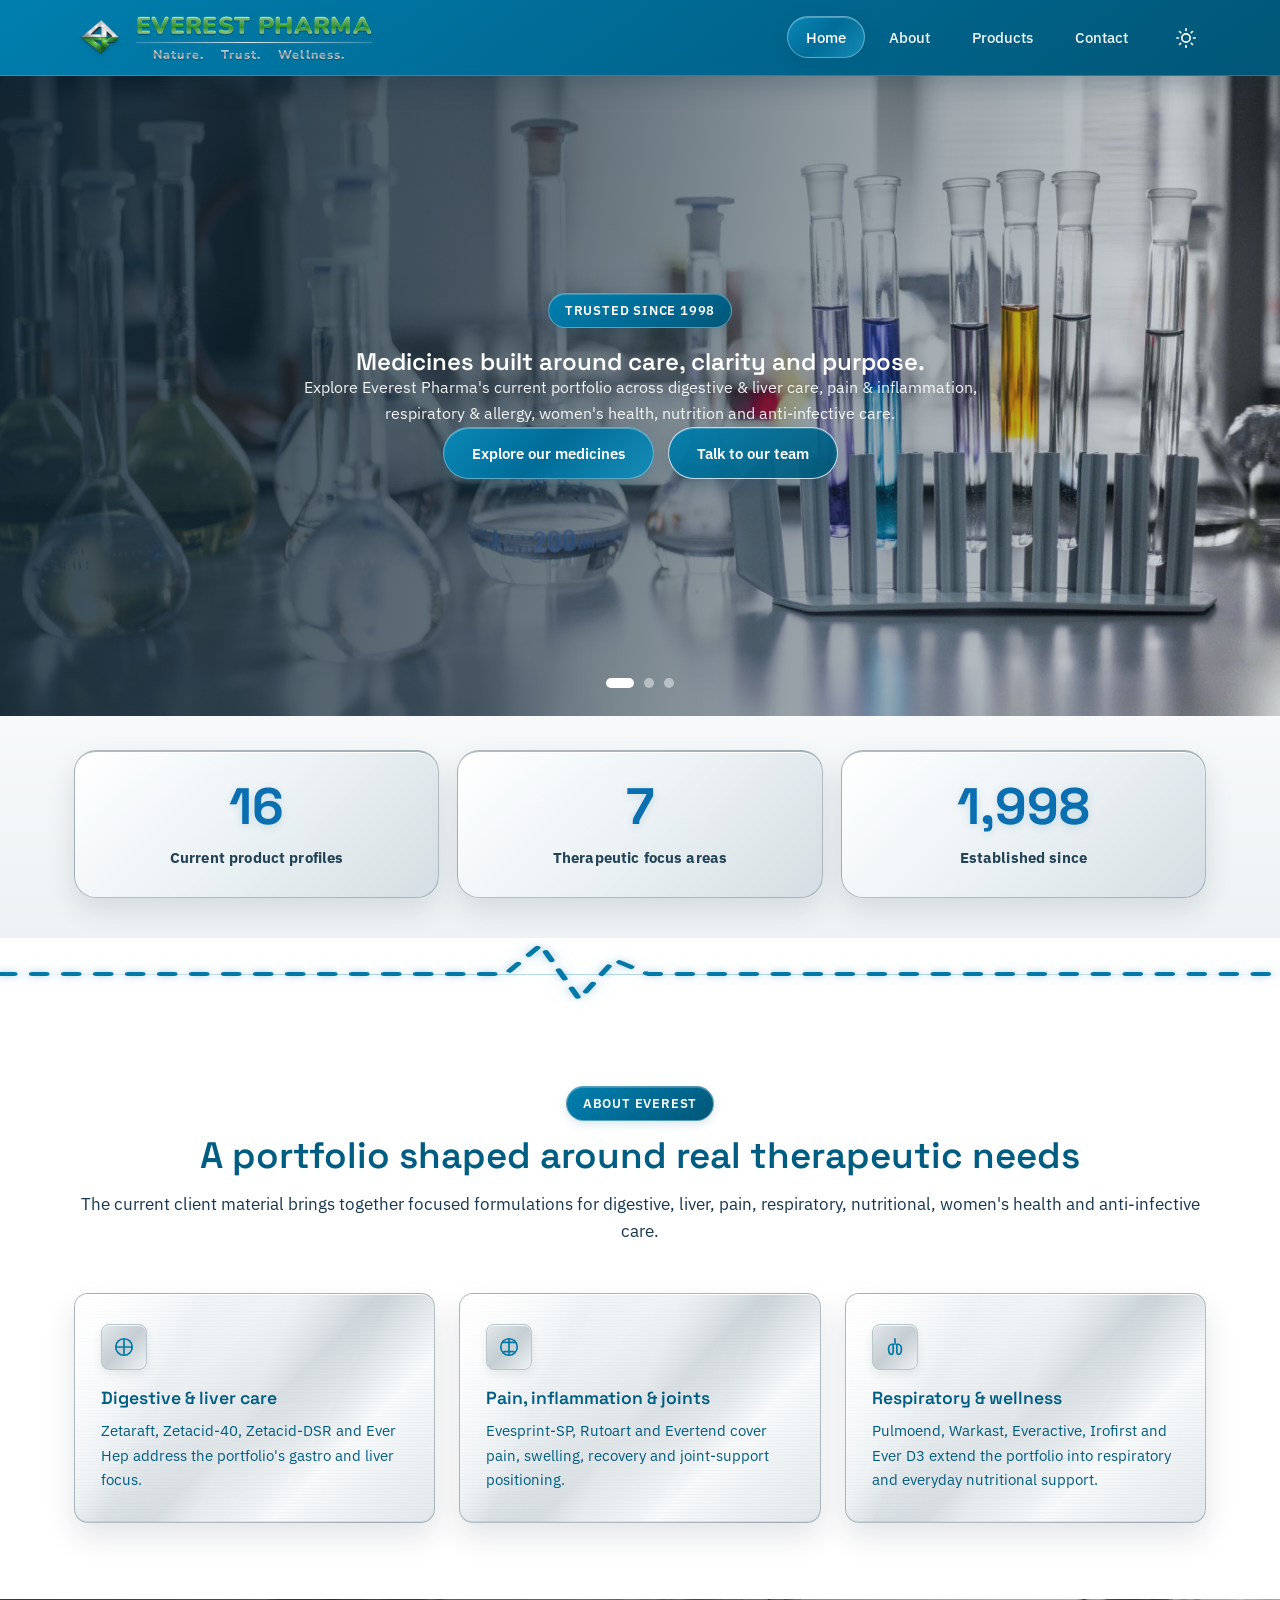
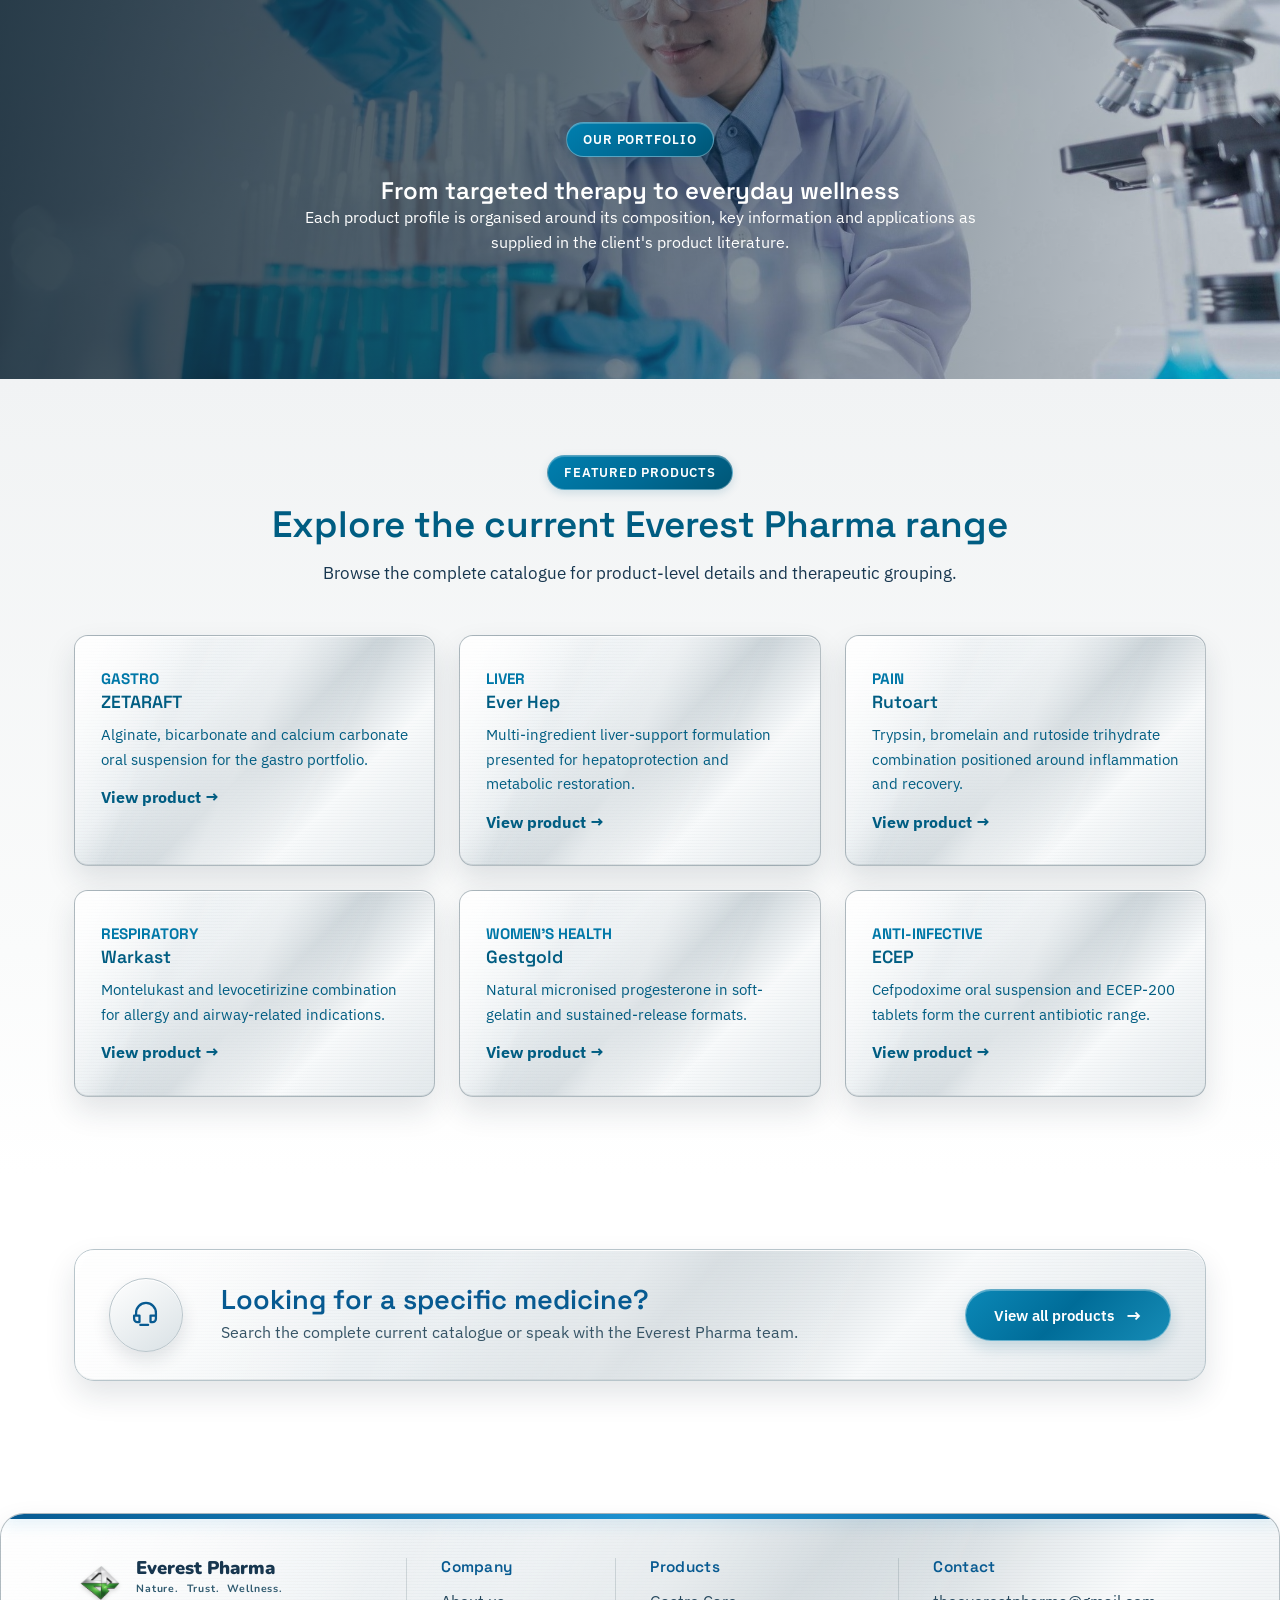
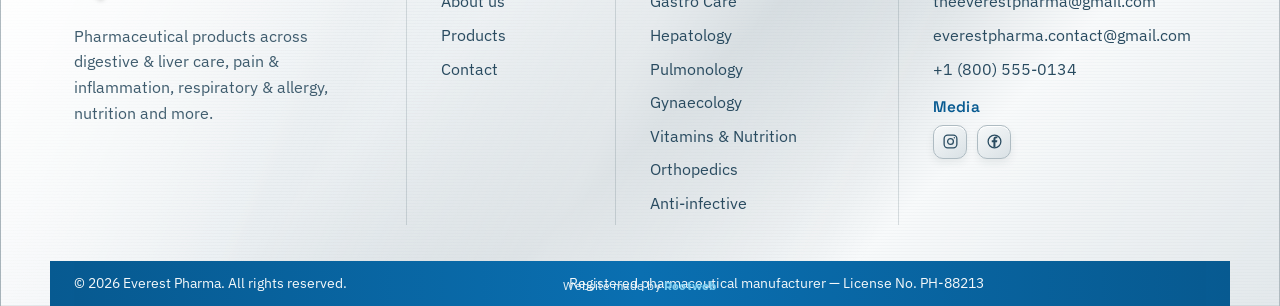
==== commit 51c41159: "Update index.html" ====
--- a/index.html
+++ b/index.html
@@ -10,11 +10,8 @@
 <meta name="theme-color" content="#0b5fa5">
 <meta name="application-name" content="Everest Pharma">
 <meta name="referrer" content="strict-origin-when-cross-origin">
-<link rel="canonical" href="https://everestpharma.net/">
+<link rel="canonical" href="https://theeverestpharma.com/">
 <link rel="icon" type="image/x-icon" href="favicon.ico">
-<link rel="icon" type="image/png" sizes="32x32" href="favicon-32x32.png">
-<link rel="icon" type="image/png" sizes="16x16" href="favicon-16x16.png">
-<link rel="apple-touch-icon" sizes="180x180" href="apple-touch-icon.png">
 <link rel="manifest" href="site.webmanifest">
 <meta property="og:locale" content="en_IN">
 <meta property="og:site_name" content="Everest Pharma">
@@ -22,12 +19,12 @@
 <meta property="og:description" content="Discover Everest Pharma medicines and healthcare products across key therapeutic categories.">
 <meta property="og:type" content="website">
 <meta property="og:url" content="https://theeverestpharma.com/">
-<meta property="og:image" content="https://www.theeverestpharma.com/images/image%205.jpg">
+<meta property="og:image" content="https://theeverestpharma.com/images/image%205.jpg">
 <meta property="og:image:alt" content="Everest Pharma logo">
 <meta name="twitter:card" content="summary">
 <meta name="twitter:title" content="Everest Pharma | Pharmaceutical Products & Healthcare Solutions">
 <meta name="twitter:description" content="Discover Everest Pharma medicines and healthcare products across key therapeutic categories.">
-<meta name="twitter:image" content="https://www.theeverestpharma.com/images/image%205.jpg">
+<meta name="twitter:image" content="https://theeverestpharma.com/images/image%205.jpg">
 <meta name="twitter:image:alt" content="Everest Pharma logo">
 
 <link rel="preconnect" href="https://fonts.googleapis.com">
@@ -220,7 +217,7 @@
       <div class="footer-column"><h4>Products</h4><ul><li><a href="products.html">Gastro Care</a></li><li><a href="products.html">Hepatology</a></li><li><a href="products.html">Pulmonology</a></li><li><a href="products.html">Gynaecology</a></li><li><a href="products.html">Vitamins &amp; Nutrition</a></li><li><a href="products.html">Orthopedics</a></li><li><a href="products.html">Anti-infective</a></li></ul></div>
       <div class="footer-column footer-contact"><h4>Contact</h4><ul><li><a href="mailto:theeverestpharma@gmail.com">theeverestpharma@gmail.com</a></li><li><a href="mailto:everestpharma.contact@gmail.com">everestpharma.contact@gmail.com</a></li><li><a href="tel:+18005550134">+1 (800) 555-0134</a></li></ul><h4 class="media-heading">Media</h4><div class="contact-socials" aria-label="Everest Pharma social media"><a href="https://www.instagram.com/theeverestpharma/" target="_blank" rel="noopener noreferrer" aria-label="Instagram" title="Instagram"><svg viewBox="0 0 24 24" fill="none"><rect x="3" y="3" width="18" height="18" rx="5" stroke="currentColor" stroke-width="1.8"/><circle cx="12" cy="12" r="4.1" stroke="currentColor" stroke-width="1.8"/><circle cx="17.4" cy="6.7" r="1" fill="currentColor"/></svg></a><a href="https://www.facebook.com/profile.php?id=61593332973833" target="_blank" rel="noopener noreferrer" aria-label="Facebook" title="Facebook"><svg viewBox="0 0 24 24" fill="none"><circle cx="12" cy="12" r="9" stroke="currentColor" stroke-width="1.8"/><path d="M13.3 20v-7h2.3l.35-2.6H13.3V8.75c0-.75.21-1.25 1.3-1.25h1.45V5.17c-.25-.03-1.1-.1-2.1-.1-2.08 0-3.5 1.27-3.5 3.61v1.72H8.1V13h2.35v7" fill="currentColor"/></svg></a></div></div>
     </div>
-    <div class="footer-bottom"><span>&copy; 2026 Everest Pharma. All rights reserved.</span><span>Registered pharmaceutical manufacturer — License No. PH-88213</span><div class="footer-credit">Website made by <a href="https://rootwebstudio.in/" target="_blank" rel="noopener noreferrer">Rootweb</a></div></div>
+    <div class="footer-bottom"><span>&copy; 2026 Everest Pharma. All rights reserved.</span><span>Registered pharmaceutical manufacturer — License No. PH-88213</span><br><div class="footer-credit">Website made by <a href="https://rootwebstudio.in/" target="_blank" rel="noopener noreferrer">Rootweb</a></div></div>
   </div>
 </footer>
 
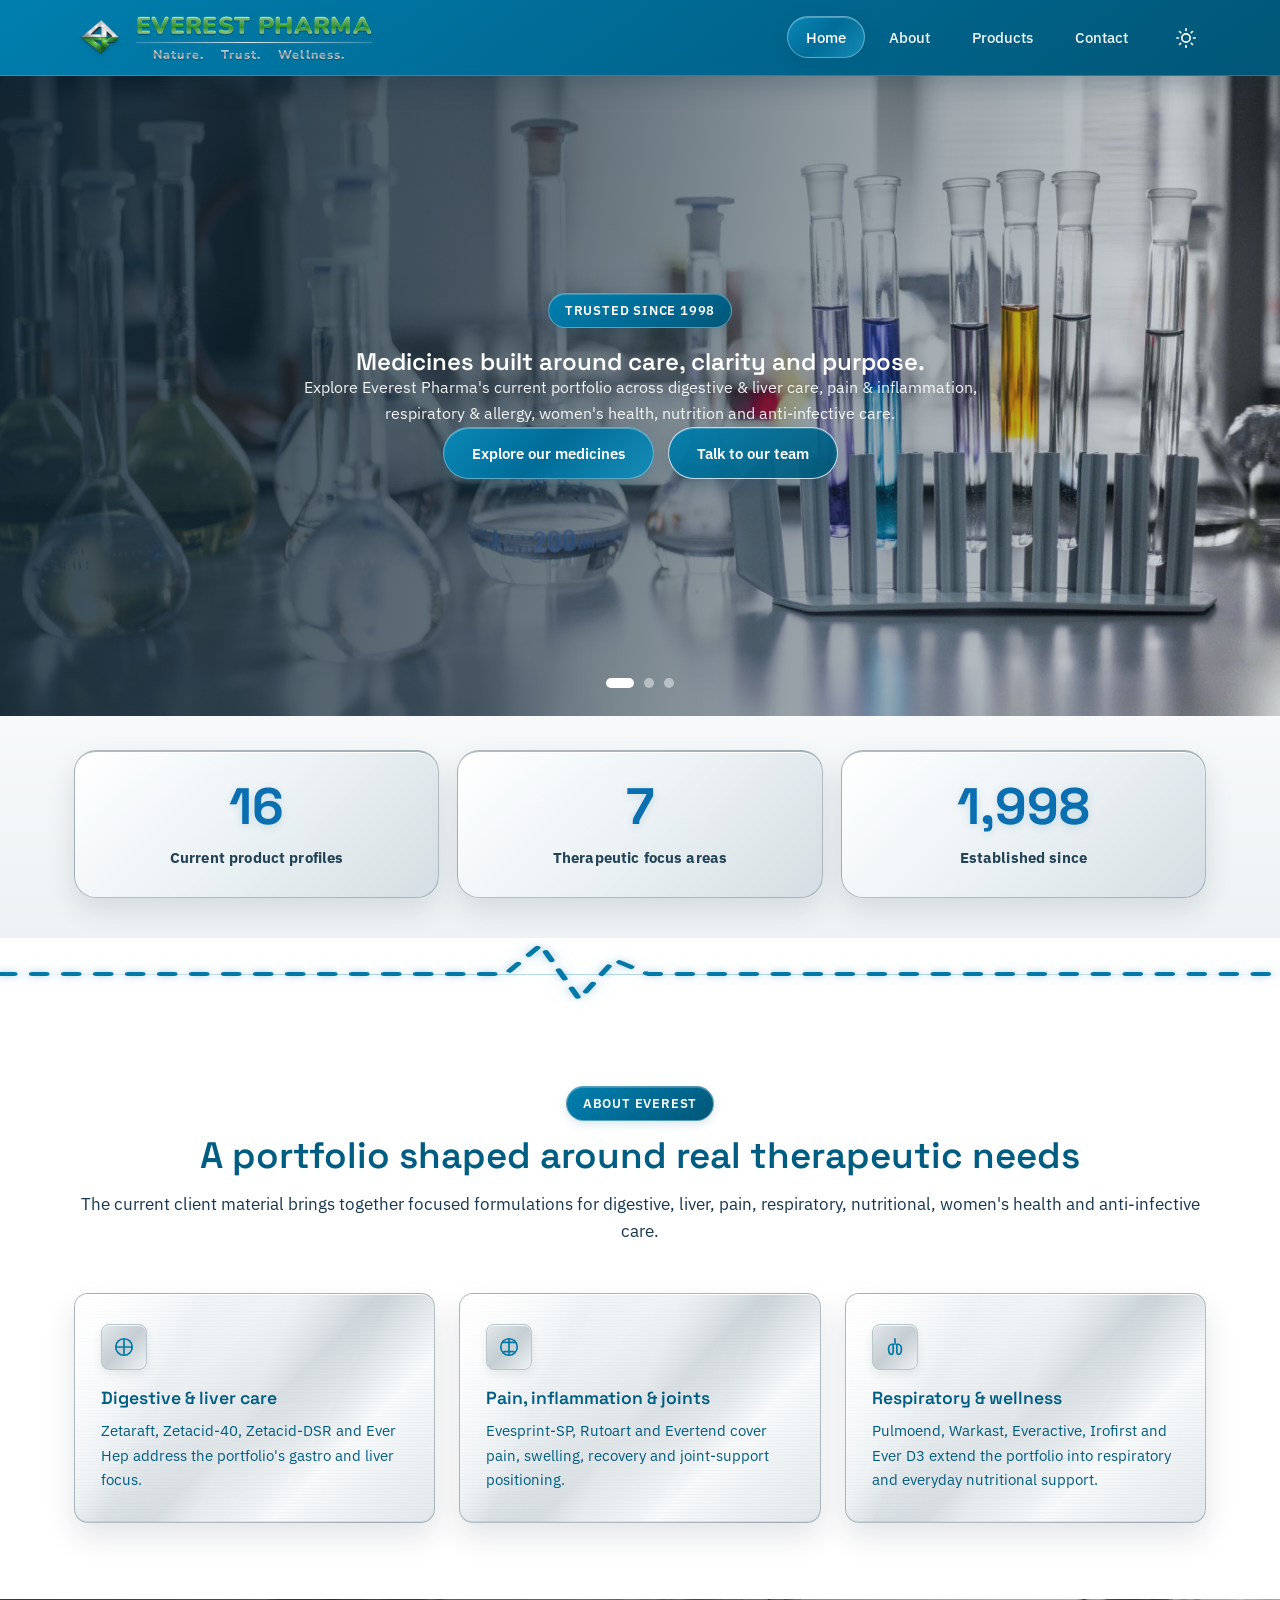
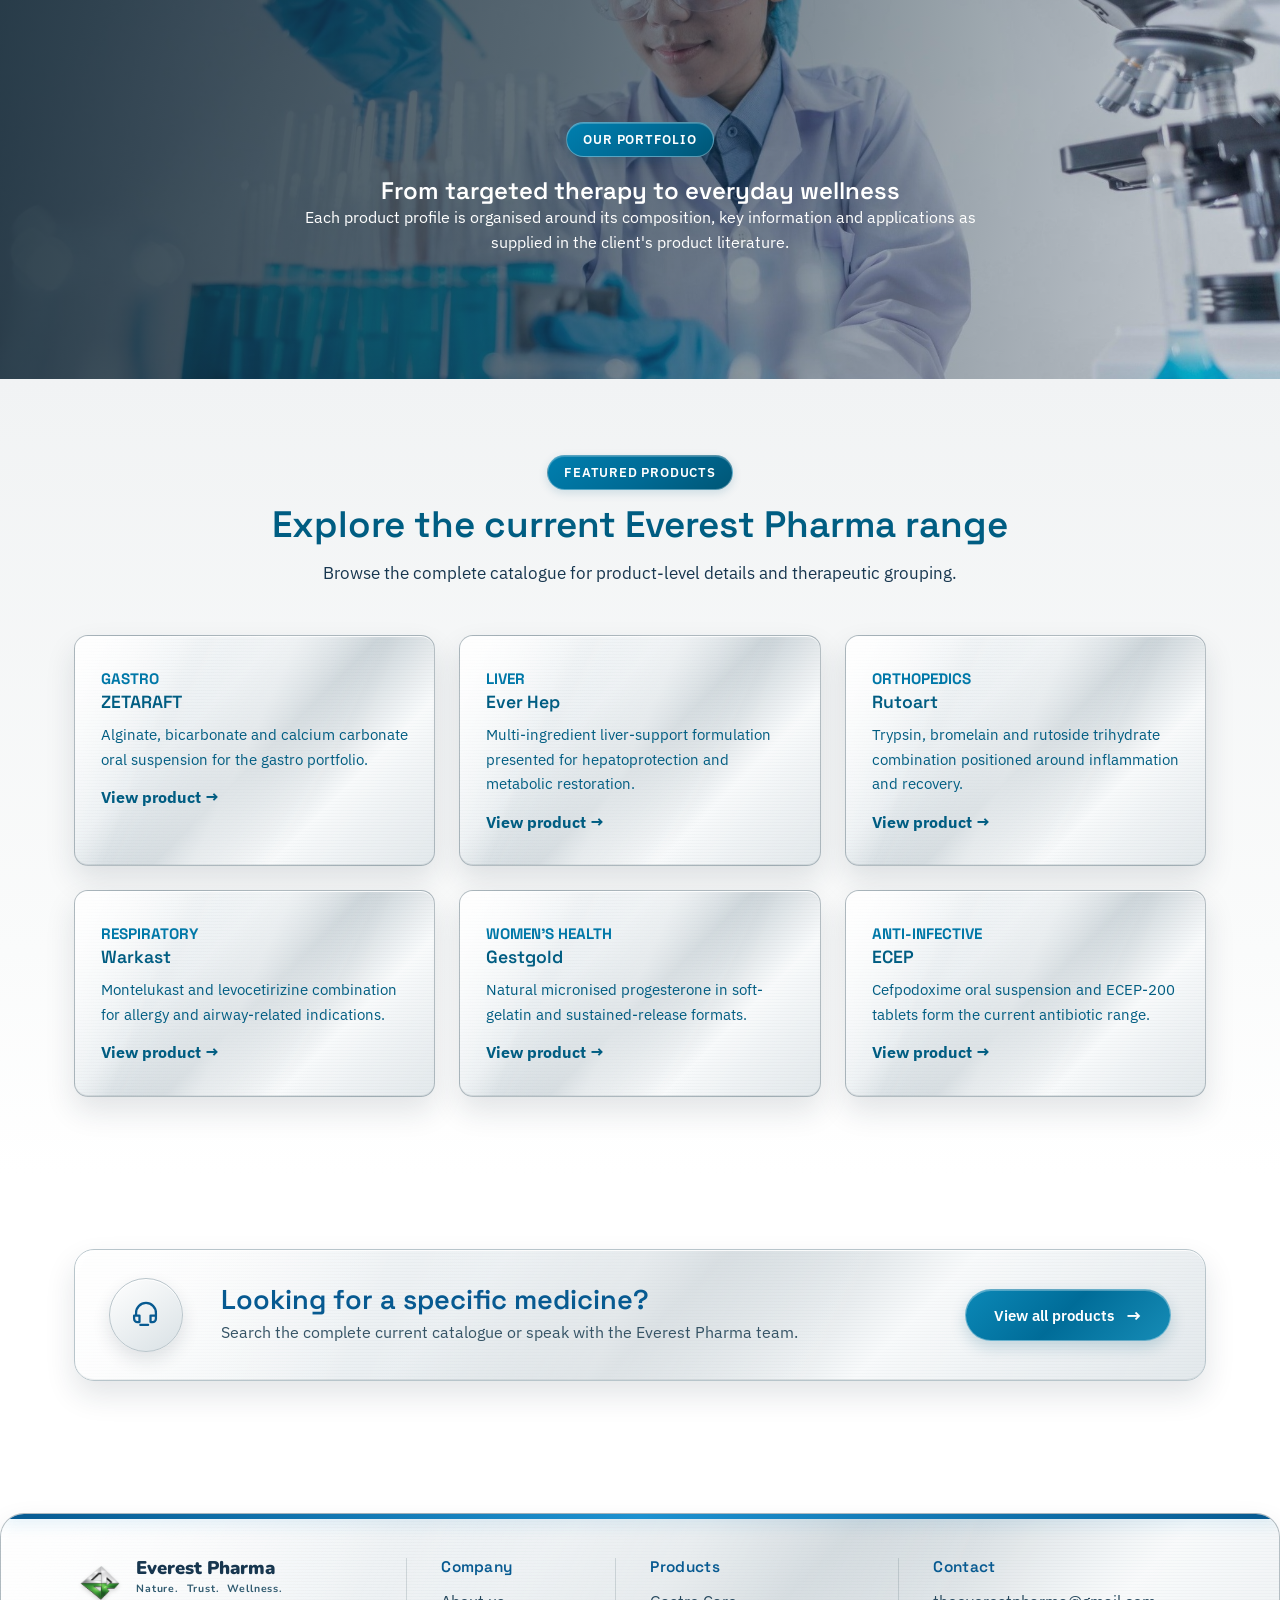
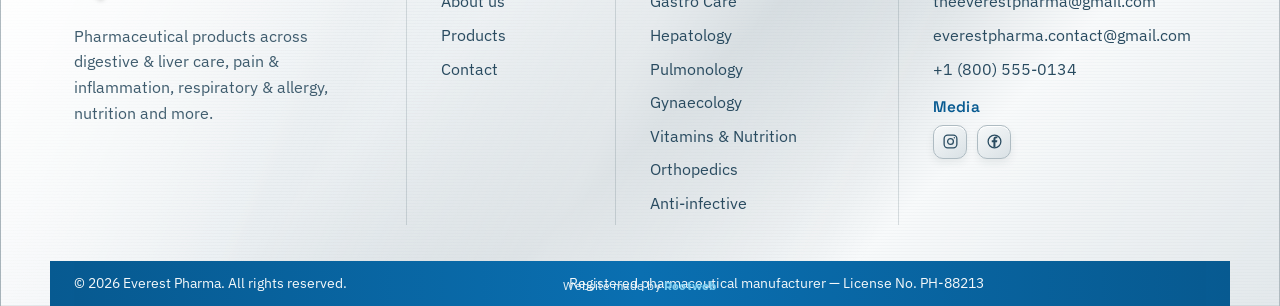
==== commit 90525edc: "Update index.html" ====
--- a/index.html
+++ b/index.html
@@ -187,7 +187,7 @@
       <div class="card-grid">
         <div class="pillar-card reveal"><span class="timeline-year">GASTRO</span><h3>ZETARAFT</h3><p>Alginate, bicarbonate and calcium carbonate oral suspension for the gastro portfolio.</p><a class="text-link" href="products.html">View product →</a></div>
         <div class="pillar-card reveal" style="--d:.1s"><span class="timeline-year">LIVER</span><h3>Ever Hep</h3><p>Multi-ingredient liver-support formulation presented for hepatoprotection and metabolic restoration.</p><a class="text-link" href="products.html">View product →</a></div>
-        <div class="pillar-card reveal" style="--d:.2s"><span class="timeline-year">PAIN</span><h3>Rutoart</h3><p>Trypsin, bromelain and rutoside trihydrate combination positioned around inflammation and recovery.</p><a class="text-link" href="products.html">View product →</a></div>
+        <div class="pillar-card reveal" style="--d:.2s"><span class="timeline-year">ORTHOPEDICS</span><h3>Rutoart</h3><p>Trypsin, bromelain and rutoside trihydrate combination positioned around inflammation and recovery.</p><a class="text-link" href="products.html">View product →</a></div>
         <div class="pillar-card reveal"><span class="timeline-year">RESPIRATORY</span><h3>Warkast</h3><p>Montelukast and levocetirizine combination for allergy and airway-related indications.</p><a class="text-link" href="products.html">View product →</a></div>
         <div class="pillar-card reveal" style="--d:.1s"><span class="timeline-year">WOMEN'S HEALTH</span><h3>Gestgold</h3><p>Natural micronised progesterone in soft-gelatin and sustained-release formats.</p><a class="text-link" href="products.html">View product →</a></div>
         <div class="pillar-card reveal" style="--d:.2s"><span class="timeline-year">ANTI-INFECTIVE</span><h3>ECEP</h3><p>Cefpodoxime oral suspension and ECEP-200 tablets form the current antibiotic range.</p><a class="text-link" href="products.html">View product →</a></div>
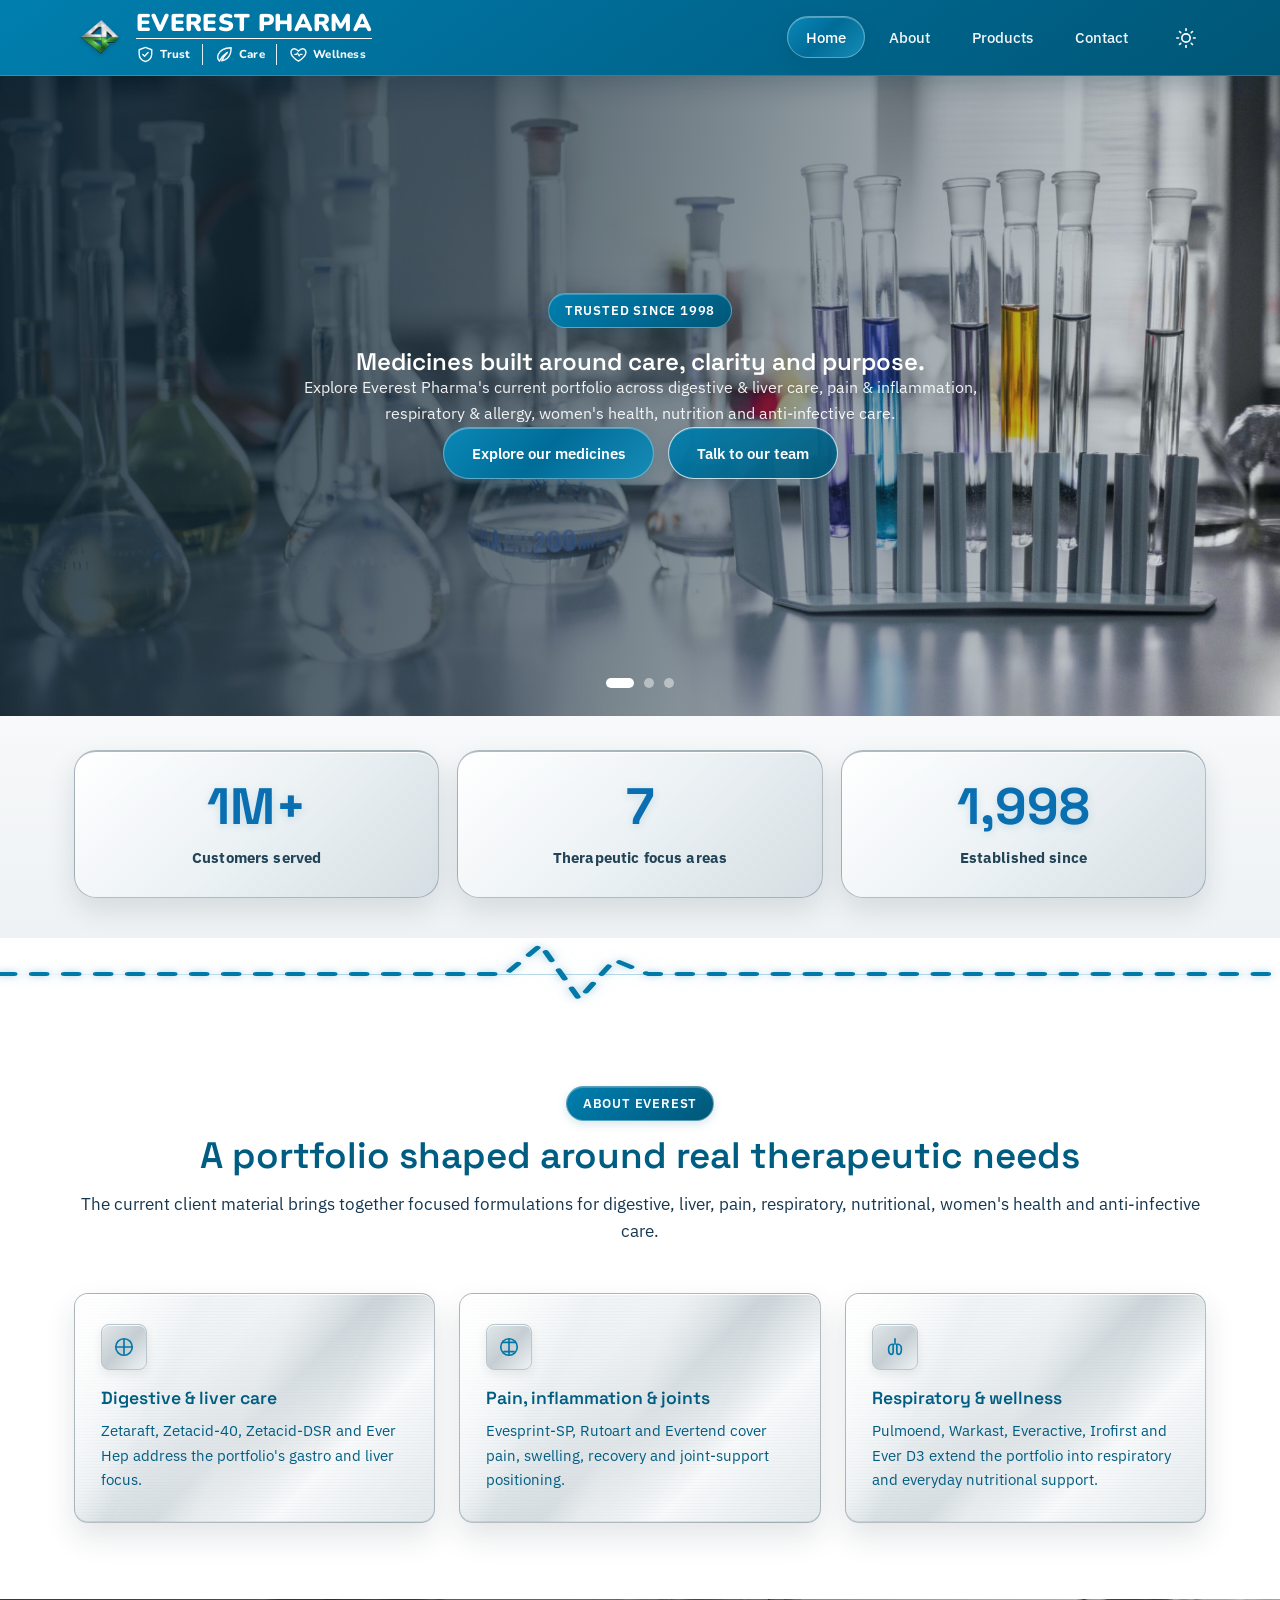
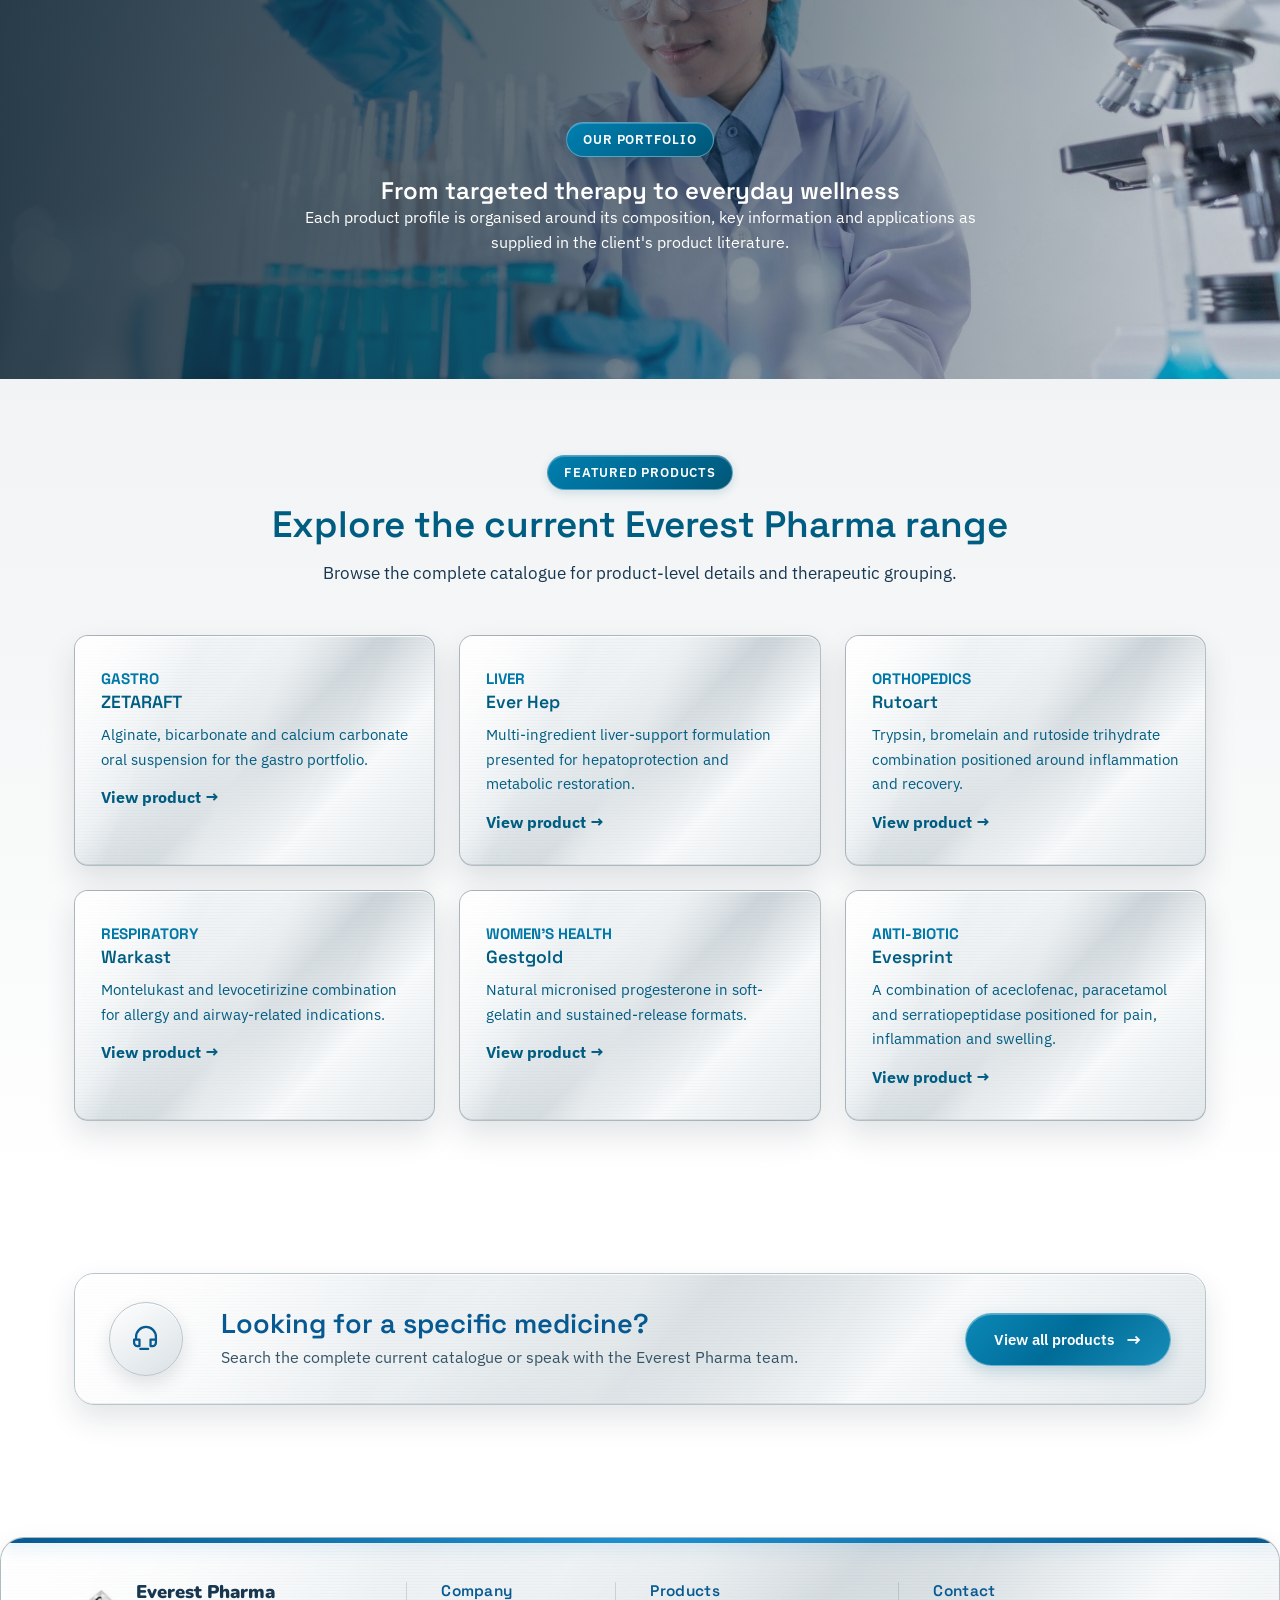
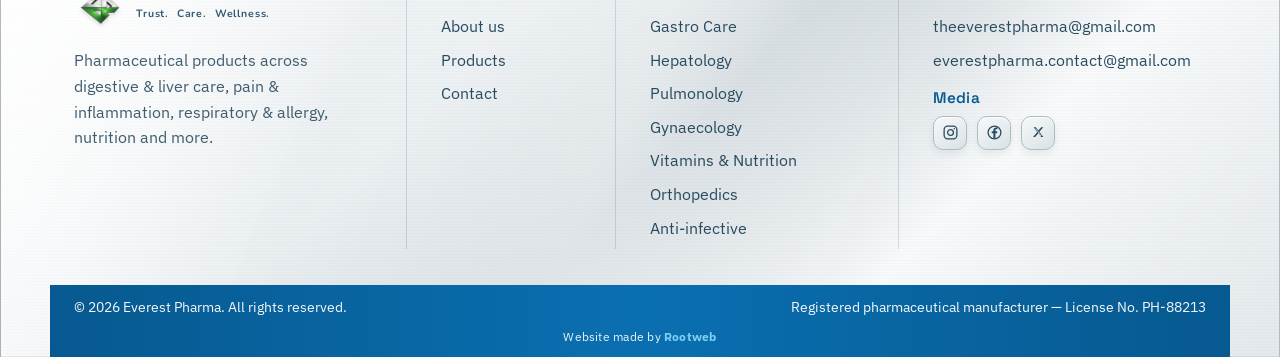
==== commit 709fcf5f: "Add files via upload" ====
--- a/index.html
+++ b/index.html
@@ -20,12 +20,12 @@
 <meta property="og:type" content="website">
 <meta property="og:url" content="https://theeverestpharma.com/">
 <meta property="og:image" content="https://theeverestpharma.com/images/image%205.jpg">
-<meta property="og:image:alt" content="Everest Pharma logo">
+<meta property="og:image:alt" content="Everest Pharma pharmaceutical products">
 <meta name="twitter:card" content="summary">
 <meta name="twitter:title" content="Everest Pharma | Pharmaceutical Products & Healthcare Solutions">
 <meta name="twitter:description" content="Discover Everest Pharma medicines and healthcare products across key therapeutic categories.">
 <meta name="twitter:image" content="https://theeverestpharma.com/images/image%205.jpg">
-<meta name="twitter:image:alt" content="Everest Pharma logo">
+<meta name="twitter:image:alt" content="Everest Pharma pharmaceutical products">
 
 <link rel="preconnect" href="https://fonts.googleapis.com">
 <link href="https://fonts.googleapis.com/css2?family=Nunito:wght@600;700;800&family=Sora:wght@600;700;800&family=Space+Grotesk:wght@500;600;700&family=IBM+Plex+Sans:wght@400;500;600&display=swap" rel="stylesheet">
@@ -39,11 +39,12 @@
   "@id": "https://theeverestpharma.com/#organization",
   "name": "Everest Pharma",
   "url": "https://theeverestpharma.com/",
-  "logo": "https://theeverestpharma.com/images/image 5.jpg",
+  "logo": "https://theeverestpharma.com/logo.png",
   "email": "theeverestpharma@gmail.com",
   "sameAs": [
     "https://www.instagram.com/theeverestpharma/",
-    "https://www.facebook.com/profile.php?id=61593332973833"
+    "https://www.facebook.com/profile.php?id=61593332973833",
+    "https://x.com/Everest_Pharma_"
   ]
 }
 </script>
@@ -82,7 +83,13 @@
   <nav class="nav container">
     <a href="index.html" class="brand">
       <img src="logo.png" alt="Everest Pharma logo" class="brand-mark">
-      <span class="brand-copy"><span class="brand-name">Everest Pharma</span><span class="brand-tagline">&nbsp;&nbsp;Nature.&nbsp;&nbsp;Trust.&nbsp;&nbsp;Wellness.</span></span>
+      <span class="brand-copy"><span class="brand-name">Everest Pharma</span><span class="brand-tagline" aria-label="Trust, Care, Wellness">
+          <span class="tagline-item"><svg class="tagline-icon" viewBox="0 0 24 24" aria-hidden="true"><path d="M12 3 20 6v5c0 5.1-3.3 8.7-8 10-4.7-1.3-8-4.9-8-10V6l8-3Z" fill="none" stroke="currentColor" stroke-width="1.8" stroke-linejoin="round"/><path d="m8.7 12 2.2 2.2 4.5-4.6" fill="none" stroke="currentColor" stroke-width="1.8" stroke-linecap="round" stroke-linejoin="round"/></svg><span>Trust</span></span>
+          <span class="tagline-divider" aria-hidden="true"></span>
+          <span class="tagline-item"><svg class="tagline-icon" viewBox="0 0 24 24" aria-hidden="true"><path d="M20.5 3.5C12.4 3.8 6.2 6.9 4.1 12.2c-1.2 3.1-.4 6.3 1.5 8.3 2.5-4.9 5.5-8.2 10.1-11.1-3.2 3.4-5.4 6.4-7.1 10.6 5.2-1.1 9.3-4.6 10.9-9.3.6-1.9.9-4.1 1-7.2Z" fill="none" stroke="currentColor" stroke-width="1.8" stroke-linecap="round" stroke-linejoin="round"/></svg><span>Care</span></span>
+          <span class="tagline-divider" aria-hidden="true"></span>
+          <span class="tagline-item"><svg class="tagline-icon" viewBox="0 0 24 24" aria-hidden="true"><path d="M12 20.5s-7.3-4.6-9.1-9.2C1.6 8 3.5 4.8 6.8 4.8c2 0 3.4 1.1 5.2 3 1.8-1.9 3.2-3 5.2-3 3.3 0 5.2 3.2 3.9 6.5-1.8 4.6-9.1 9.2-9.1 9.2Z" fill="none" stroke="currentColor" stroke-width="1.8" stroke-linejoin="round"/><path d="M7.4 12h2.3l1.1-2.1 2.1 4.2 1.2-2.1h2.5" fill="none" stroke="currentColor" stroke-width="1.5" stroke-linecap="round" stroke-linejoin="round"/></svg><span>Wellness</span></span>
+        </span></span>
     </a>
     <div class="nav-center">
       <ul class="nav-links" id="navLinks">
@@ -126,7 +133,7 @@
     <div class="container hero-stats">
       <div class="stat-card">
         <span class="stat-icon" aria-hidden="true"><svg viewBox="0 0 24 24" fill="none"><path d="M7 7.5 12 4l5 3.5v6L12 17l-5-3.5v-6Z" stroke="currentColor" stroke-width="1.7"/><path d="m7 7.5 5 3.2 5-3.2M12 10.7V17" stroke="currentColor" stroke-width="1.7" stroke-linejoin="round"/></svg></span>
-        <span class="stat-number" data-target="16">0</span><span class="stat-label">Current product profiles</span>
+        <span class="stat-number" data-target="1000000" data-final="1M+">0</span><span class="stat-label">Customers served</span>
       </div>
       <div class="stat-card">
         <span class="stat-icon" aria-hidden="true"><svg viewBox="0 0 24 24" fill="none"><path d="M9 3h6M10 3v5l-4.5 8.2A2.5 2.5 0 0 0 7.7 20h8.6a2.5 2.5 0 0 0 2.2-3.8L14 8V3" stroke="currentColor" stroke-width="1.7" stroke-linecap="round" stroke-linejoin="round"/><path d="M8.1 14h7.8" stroke="currentColor" stroke-width="1.7"/></svg></span>
@@ -190,7 +197,7 @@
         <div class="pillar-card reveal" style="--d:.2s"><span class="timeline-year">ORTHOPEDICS</span><h3>Rutoart</h3><p>Trypsin, bromelain and rutoside trihydrate combination positioned around inflammation and recovery.</p><a class="text-link" href="products.html">View product →</a></div>
         <div class="pillar-card reveal"><span class="timeline-year">RESPIRATORY</span><h3>Warkast</h3><p>Montelukast and levocetirizine combination for allergy and airway-related indications.</p><a class="text-link" href="products.html">View product →</a></div>
         <div class="pillar-card reveal" style="--d:.1s"><span class="timeline-year">WOMEN'S HEALTH</span><h3>Gestgold</h3><p>Natural micronised progesterone in soft-gelatin and sustained-release formats.</p><a class="text-link" href="products.html">View product →</a></div>
-        <div class="pillar-card reveal" style="--d:.2s"><span class="timeline-year">ANTI-INFECTIVE</span><h3>ECEP</h3><p>Cefpodoxime oral suspension and ECEP-200 tablets form the current antibiotic range.</p><a class="text-link" href="products.html">View product →</a></div>
+        <div class="pillar-card reveal" style="--d:.2s"><span class="timeline-year">ANTI-BIOTIC</span><h3>Evesprint</h3><p>A combination of aceclofenac, paracetamol and serratiopeptidase positioned for pain, inflammation and swelling.</p><a class="text-link" href="products.html">View product →</a></div>
       </div>
     </div>
   </section>
@@ -210,14 +217,14 @@
   <div class="container">
     <div class="footer-grid">
       <div class="footer-column footer-about">
-        <div class="footer-brand"><img src="logo.png" alt="Everest Pharma logo" class="brand-mark"><span class="footer-brand-copy"><span class="footer-brand-name">Everest Pharma</span><span class="footer-brand-tagline">Nature.&nbsp;&nbsp;Trust.&nbsp;&nbsp;Wellness.</span></span></div>
+        <div class="footer-brand"><img src="logo.png" alt="Everest Pharma logo" class="brand-mark"><span class="footer-brand-copy"><span class="footer-brand-name">Everest Pharma</span><span class="footer-brand-tagline">Trust.&nbsp;&nbsp;Care.&nbsp;&nbsp;Wellness.</span></span></div>
         <p>Pharmaceutical products across digestive &amp; liver care, pain &amp; inflammation, respiratory &amp; allergy, nutrition and more.</p>
       </div>
       <div class="footer-column"><h4>Company</h4><ul><li><a href="index.html#about">About us</a></li><li><a href="products.html">Products</a></li><li><a href="contact.html">Contact</a></li></ul></div>
       <div class="footer-column"><h4>Products</h4><ul><li><a href="products.html">Gastro Care</a></li><li><a href="products.html">Hepatology</a></li><li><a href="products.html">Pulmonology</a></li><li><a href="products.html">Gynaecology</a></li><li><a href="products.html">Vitamins &amp; Nutrition</a></li><li><a href="products.html">Orthopedics</a></li><li><a href="products.html">Anti-infective</a></li></ul></div>
-      <div class="footer-column footer-contact"><h4>Contact</h4><ul><li><a href="mailto:theeverestpharma@gmail.com">theeverestpharma@gmail.com</a></li><li><a href="mailto:everestpharma.contact@gmail.com">everestpharma.contact@gmail.com</a></li><li><a href="tel:+18005550134">+1 (800) 555-0134</a></li></ul><h4 class="media-heading">Media</h4><div class="contact-socials" aria-label="Everest Pharma social media"><a href="https://www.instagram.com/theeverestpharma/" target="_blank" rel="noopener noreferrer" aria-label="Instagram" title="Instagram"><svg viewBox="0 0 24 24" fill="none"><rect x="3" y="3" width="18" height="18" rx="5" stroke="currentColor" stroke-width="1.8"/><circle cx="12" cy="12" r="4.1" stroke="currentColor" stroke-width="1.8"/><circle cx="17.4" cy="6.7" r="1" fill="currentColor"/></svg></a><a href="https://www.facebook.com/profile.php?id=61593332973833" target="_blank" rel="noopener noreferrer" aria-label="Facebook" title="Facebook"><svg viewBox="0 0 24 24" fill="none"><circle cx="12" cy="12" r="9" stroke="currentColor" stroke-width="1.8"/><path d="M13.3 20v-7h2.3l.35-2.6H13.3V8.75c0-.75.21-1.25 1.3-1.25h1.45V5.17c-.25-.03-1.1-.1-2.1-.1-2.08 0-3.5 1.27-3.5 3.61v1.72H8.1V13h2.35v7" fill="currentColor"/></svg></a></div></div>
-    </div>
-    <div class="footer-bottom"><span>&copy; 2026 Everest Pharma. All rights reserved.</span><span>Registered pharmaceutical manufacturer — License No. PH-88213</span><br><div class="footer-credit">Website made by <a href="https://rootwebstudio.in/" target="_blank" rel="noopener noreferrer">Rootweb</a></div></div>
+      <div class="footer-column footer-contact"><h4>Contact</h4><ul><li><a href="mailto:theeverestpharma@gmail.com">theeverestpharma@gmail.com</a></li><li><a href="mailto:everestpharma.contact@gmail.com">everestpharma.contact@gmail.com</a></li></ul><h4 class="media-heading">Media</h4><div class="contact-socials" aria-label="Everest Pharma social media"><a href="https://www.instagram.com/theeverestpharma/" target="_blank" rel="noopener noreferrer" aria-label="Instagram" title="Instagram"><svg viewBox="0 0 24 24" fill="none"><rect x="3" y="3" width="18" height="18" rx="5" stroke="currentColor" stroke-width="1.8"/><circle cx="12" cy="12" r="4.1" stroke="currentColor" stroke-width="1.8"/><circle cx="17.4" cy="6.7" r="1" fill="currentColor"/></svg></a><a href="https://www.facebook.com/profile.php?id=61593332973833" target="_blank" rel="noopener noreferrer" aria-label="Facebook" title="Facebook"><svg viewBox="0 0 24 24" fill="none"><circle cx="12" cy="12" r="9" stroke="currentColor" stroke-width="1.8"/><path d="M13.3 20v-7h2.3l.35-2.6H13.3V8.75c0-.75.21-1.25 1.3-1.25h1.45V5.17c-.25-.03-1.1-.1-2.1-.1-2.08 0-3.5 1.27-3.5 3.61v1.72H8.1V13h2.35v7" fill="currentColor"/></svg></a><a href="https://x.com/Everest_Pharma_" target="_blank" rel="noopener noreferrer" aria-label="X" title="X"><svg viewBox="0 0 24 24" fill="none"><path d="M5.2 4.5h3.05l3.5 4.72L15.82 4.5h2.98l-5.58 6.32 5.58 7.68h-3.05l-3.92-5.39-4.58 5.39H4.27l5.87-6.99L5.2 4.5Zm2.01 1.7 7.98 10.6h1.15L8.35 6.2H7.21Z" fill="currentColor"/></svg></a></div></div>
+    </div>
+    <div class="footer-bottom"><span>&copy; 2026 Everest Pharma. All rights reserved.</span><span>Registered pharmaceutical manufacturer — License No. PH-88213</span><div class="footer-credit">Website made by <a href="https://rootwebstudio.in/" target="_blank" rel="noopener noreferrer">Rootweb</a></div></div>
   </div>
 </footer>
 
--- a/style.css
+++ b/style.css
@@ -3252,36 +3252,22 @@
   font-size: inherit;
   font-weight: inherit;
   letter-spacing: inherit;
-  background: linear-gradient(
-    180deg,
-    #D8FFD4 0%,
-    #9DF59A 20%,
-    #43C83E 46%,
-    #B9FFB3 64%,
-    #2D9E35 82%,
-    #8EEB88 100%
-  );
-  -webkit-background-clip: text;
-  background-clip: text;
-  -webkit-text-fill-color: transparent;
-  color: transparent;
-  text-shadow: 0 1px 1px rgba(0,0,0,.28), 0 0 10px rgba(67,200,62,.10);
+  background: none;
+  -webkit-background-clip: initial;
+  background-clip: initial;
+  -webkit-text-fill-color: #FFFFFF;
+  color: #FFFFFF;
+  text-shadow: none;
 }
 
 .brand:hover .brand-name,
 .brand:focus-visible .brand-name {
-  background: linear-gradient(
-    180deg,
-    #E1FFDE 0%,
-    #B6FFB0 28%,
-    #43C83E 50%,
-    #D1FFCC 70%,
-    #3AA63E 100%
-  );
-  -webkit-background-clip: text;
-  background-clip: text;
-  -webkit-text-fill-color: transparent;
-  color: transparent;
+  background: none;
+  -webkit-background-clip: initial;
+  background-clip: initial;
+  -webkit-text-fill-color: #FFFFFF;
+  color: #FFFFFF;
+  text-shadow: none;
 }
 
 /* =========================================================
@@ -3301,13 +3287,8 @@
   right: 0;
   bottom: 0;
   height: 1px;
-  background: linear-gradient(
-    90deg,
-    rgba(255,255,255,.18) 0%,
-    rgba(232,238,240,.92) 48%,
-    rgba(255,255,255,.18) 100%
-  );
-  box-shadow: 0 0 3px rgba(255,255,255,.16);
+  background: #FFFFFF;
+  box-shadow: none;
 }
 
 .brand-tagline {
@@ -3316,20 +3297,12 @@
   font-weight: 800;
   letter-spacing: 0.095em;
   line-height: 1.1;
-  background: linear-gradient(
-    180deg,
-    #FFFFFF 0%,
-    #DDE5E8 25%,
-    #9FB0B8 48%,
-    #F4F7F8 67%,
-    #A9BAC1 84%,
-    #E8EEF0 100%
-  );
-  -webkit-background-clip: text;
-  background-clip: text;
-  -webkit-text-fill-color: transparent;
-  color: transparent;
-  text-shadow: 0 1px 1px rgba(0,0,0,.22), 0 0 7px rgba(220,232,236,.08);
+  background: none;
+  -webkit-background-clip: initial;
+  background-clip: initial;
+  -webkit-text-fill-color: #FFFFFF;
+  color: #FFFFFF;
+  text-shadow: none;
 }
 
 .footer-brand-tagline {
@@ -3382,12 +3355,14 @@
 }
 
 
-/* Rootweb website credit — kept inside the existing footer-bottom row. */
+/* Rootweb website credit — placed on its own line below the footer details. */
 .footer-credit {
-  position: absolute;
-  left: 50%;
-  bottom: 12px;
-  transform: translateX(-50%);
+  position: static;
+  left: auto;
+  bottom: auto;
+  transform: none;
+  flex-basis: 100%;
+  width: 100%;
   margin: 0;
   padding: 0;
   text-align: center;
@@ -3418,7 +3393,67 @@
 
 @media (max-width: 680px) {
   .footer-credit {
-    bottom: 9px;
     font-size: 0.68rem;
   }
 }
+
+/* Reference-style navbar tagline: icon-led Trust | Care | Wellness lockup. */
+.brand-tagline {
+  display: inline-flex;
+  align-items: center;
+  gap: 0.72rem;
+  margin-top: 5px;
+  font-family: "Nunito", "Sora", "Segoe UI", sans-serif;
+  font-size: 0.72rem;
+  font-weight: 800;
+  line-height: 1;
+  letter-spacing: 0.02em;
+  color: #FFFFFF !important;
+  white-space: nowrap;
+  background: none !important;
+  -webkit-background-clip: initial !important;
+  background-clip: initial !important;
+  -webkit-text-fill-color: #FFFFFF !important;
+  text-shadow: none !important;
+}
+
+.tagline-item {
+  display: inline-flex;
+  align-items: center;
+  gap: 0.34rem;
+}
+
+.tagline-icon {
+  width: 1.18rem;
+  height: 1.18rem;
+  flex: 0 0 auto;
+  color: #FFFFFF;
+}
+
+.tagline-divider {
+  width: 1px;
+  height: 1.35rem;
+  background: rgba(255,255,255,.92);
+  flex: 0 0 auto;
+}
+
+@media (max-width: 680px) {
+  .brand-tagline {
+    gap: 0.48rem;
+    font-size: 0.60rem;
+    letter-spacing: 0.01em;
+  }
+
+  .tagline-item {
+    gap: 0.22rem;
+  }
+
+  .tagline-icon {
+    width: 0.9rem;
+    height: 0.9rem;
+  }
+
+  .tagline-divider {
+    height: 1rem;
+  }
+}
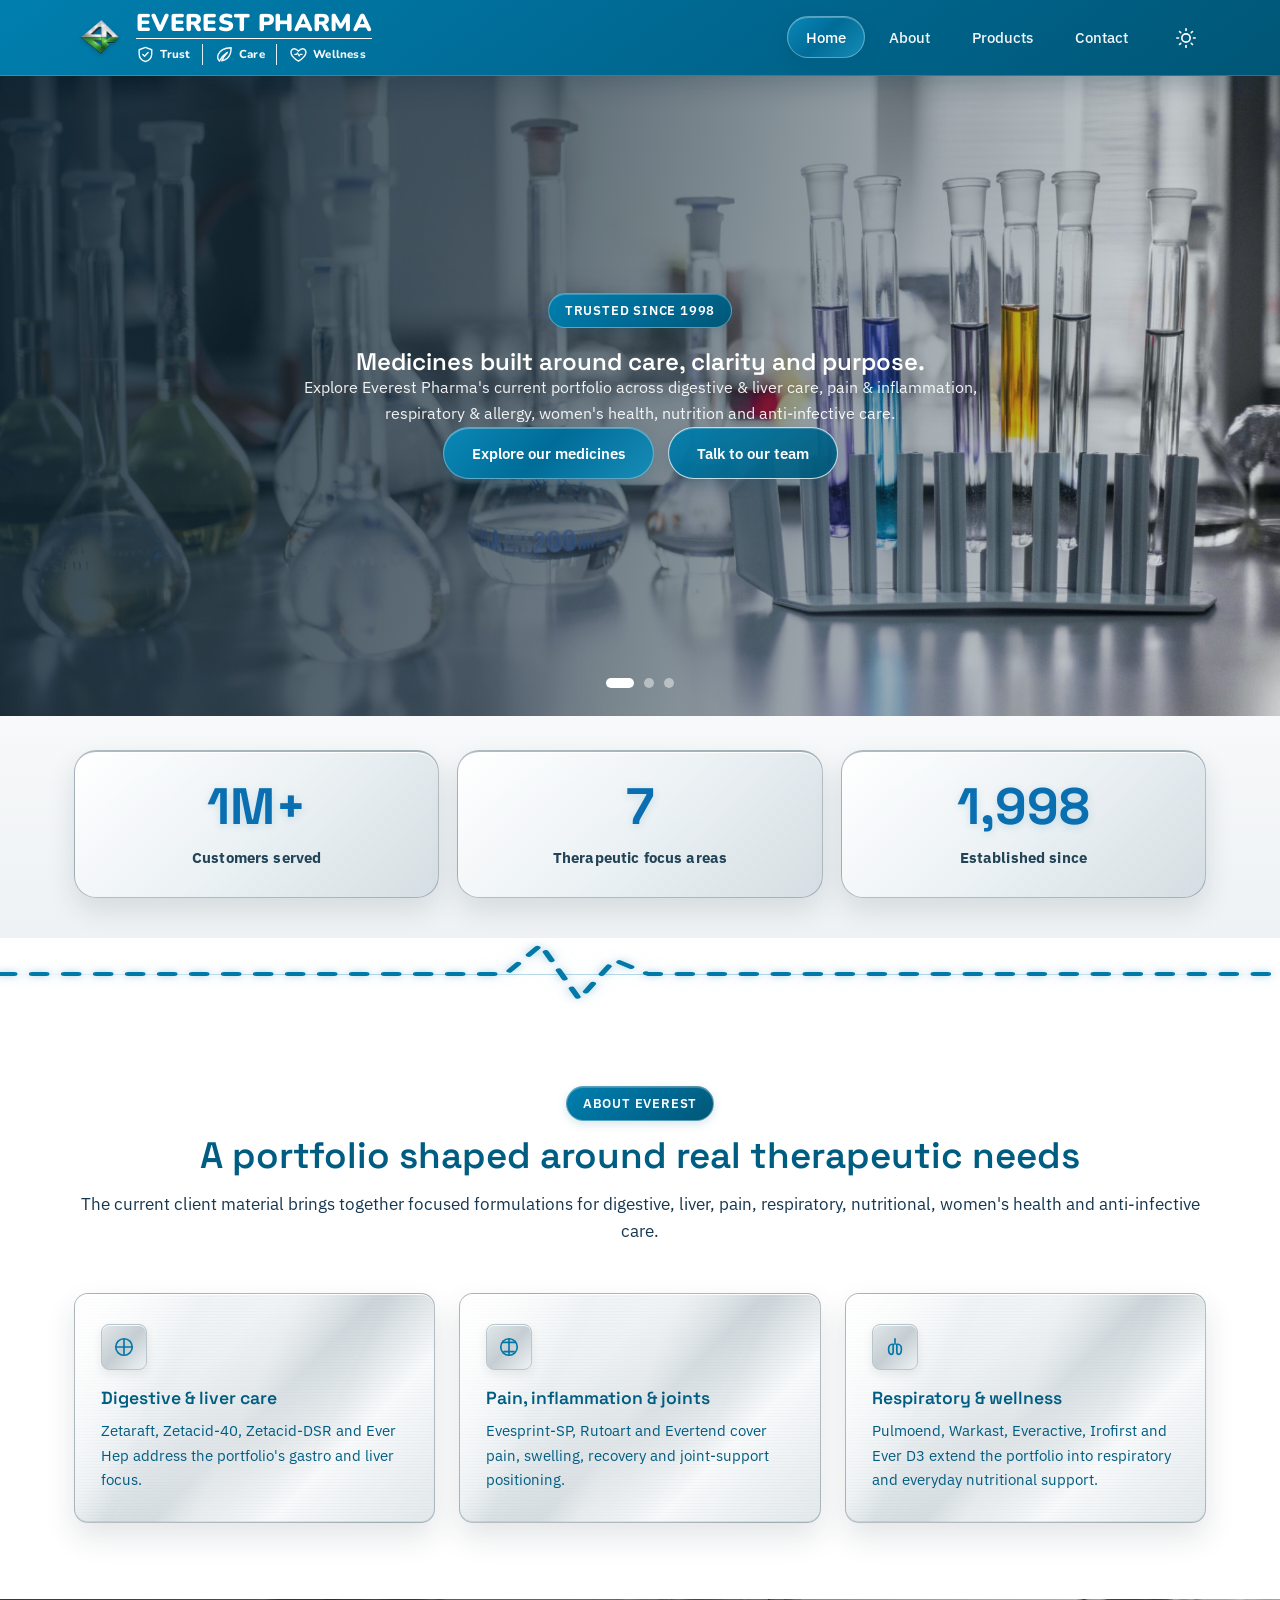
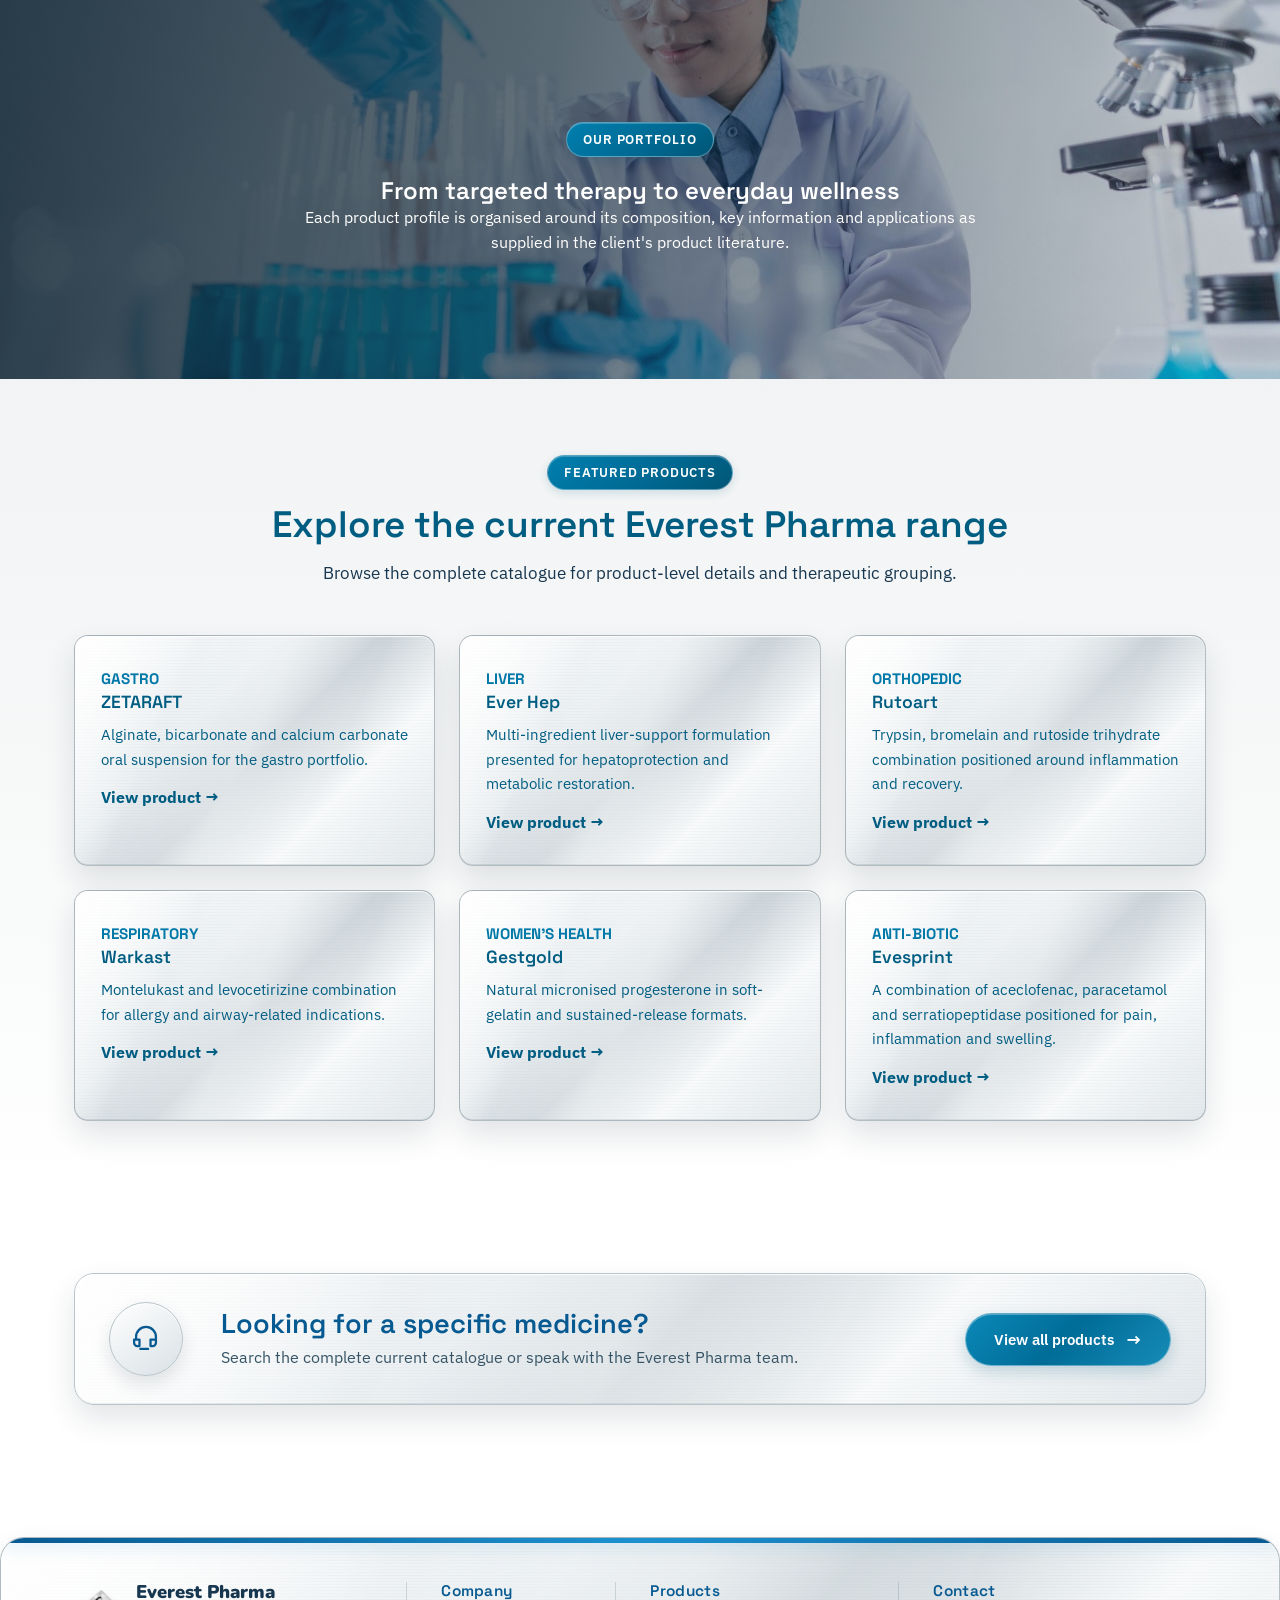
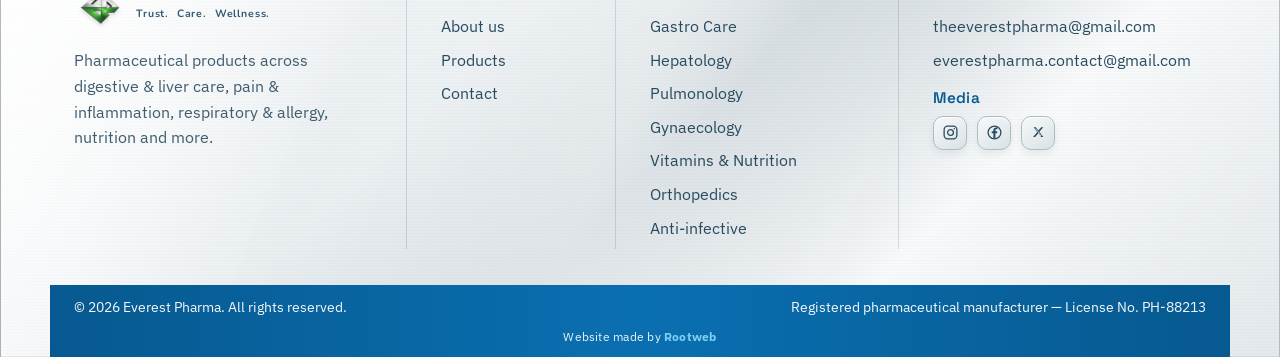
==== commit 00363f74: "Update index.html" ====
--- a/index.html
+++ b/index.html
@@ -194,7 +194,7 @@
       <div class="card-grid">
         <div class="pillar-card reveal"><span class="timeline-year">GASTRO</span><h3>ZETARAFT</h3><p>Alginate, bicarbonate and calcium carbonate oral suspension for the gastro portfolio.</p><a class="text-link" href="products.html">View product →</a></div>
         <div class="pillar-card reveal" style="--d:.1s"><span class="timeline-year">LIVER</span><h3>Ever Hep</h3><p>Multi-ingredient liver-support formulation presented for hepatoprotection and metabolic restoration.</p><a class="text-link" href="products.html">View product →</a></div>
-        <div class="pillar-card reveal" style="--d:.2s"><span class="timeline-year">ORTHOPEDICS</span><h3>Rutoart</h3><p>Trypsin, bromelain and rutoside trihydrate combination positioned around inflammation and recovery.</p><a class="text-link" href="products.html">View product →</a></div>
+        <div class="pillar-card reveal" style="--d:.2s"><span class="timeline-year">ORTHOPEDIC</span><h3>Rutoart</h3><p>Trypsin, bromelain and rutoside trihydrate combination positioned around inflammation and recovery.</p><a class="text-link" href="products.html">View product →</a></div>
         <div class="pillar-card reveal"><span class="timeline-year">RESPIRATORY</span><h3>Warkast</h3><p>Montelukast and levocetirizine combination for allergy and airway-related indications.</p><a class="text-link" href="products.html">View product →</a></div>
         <div class="pillar-card reveal" style="--d:.1s"><span class="timeline-year">WOMEN'S HEALTH</span><h3>Gestgold</h3><p>Natural micronised progesterone in soft-gelatin and sustained-release formats.</p><a class="text-link" href="products.html">View product →</a></div>
         <div class="pillar-card reveal" style="--d:.2s"><span class="timeline-year">ANTI-BIOTIC</span><h3>Evesprint</h3><p>A combination of aceclofenac, paracetamol and serratiopeptidase positioned for pain, inflammation and swelling.</p><a class="text-link" href="products.html">View product →</a></div>
